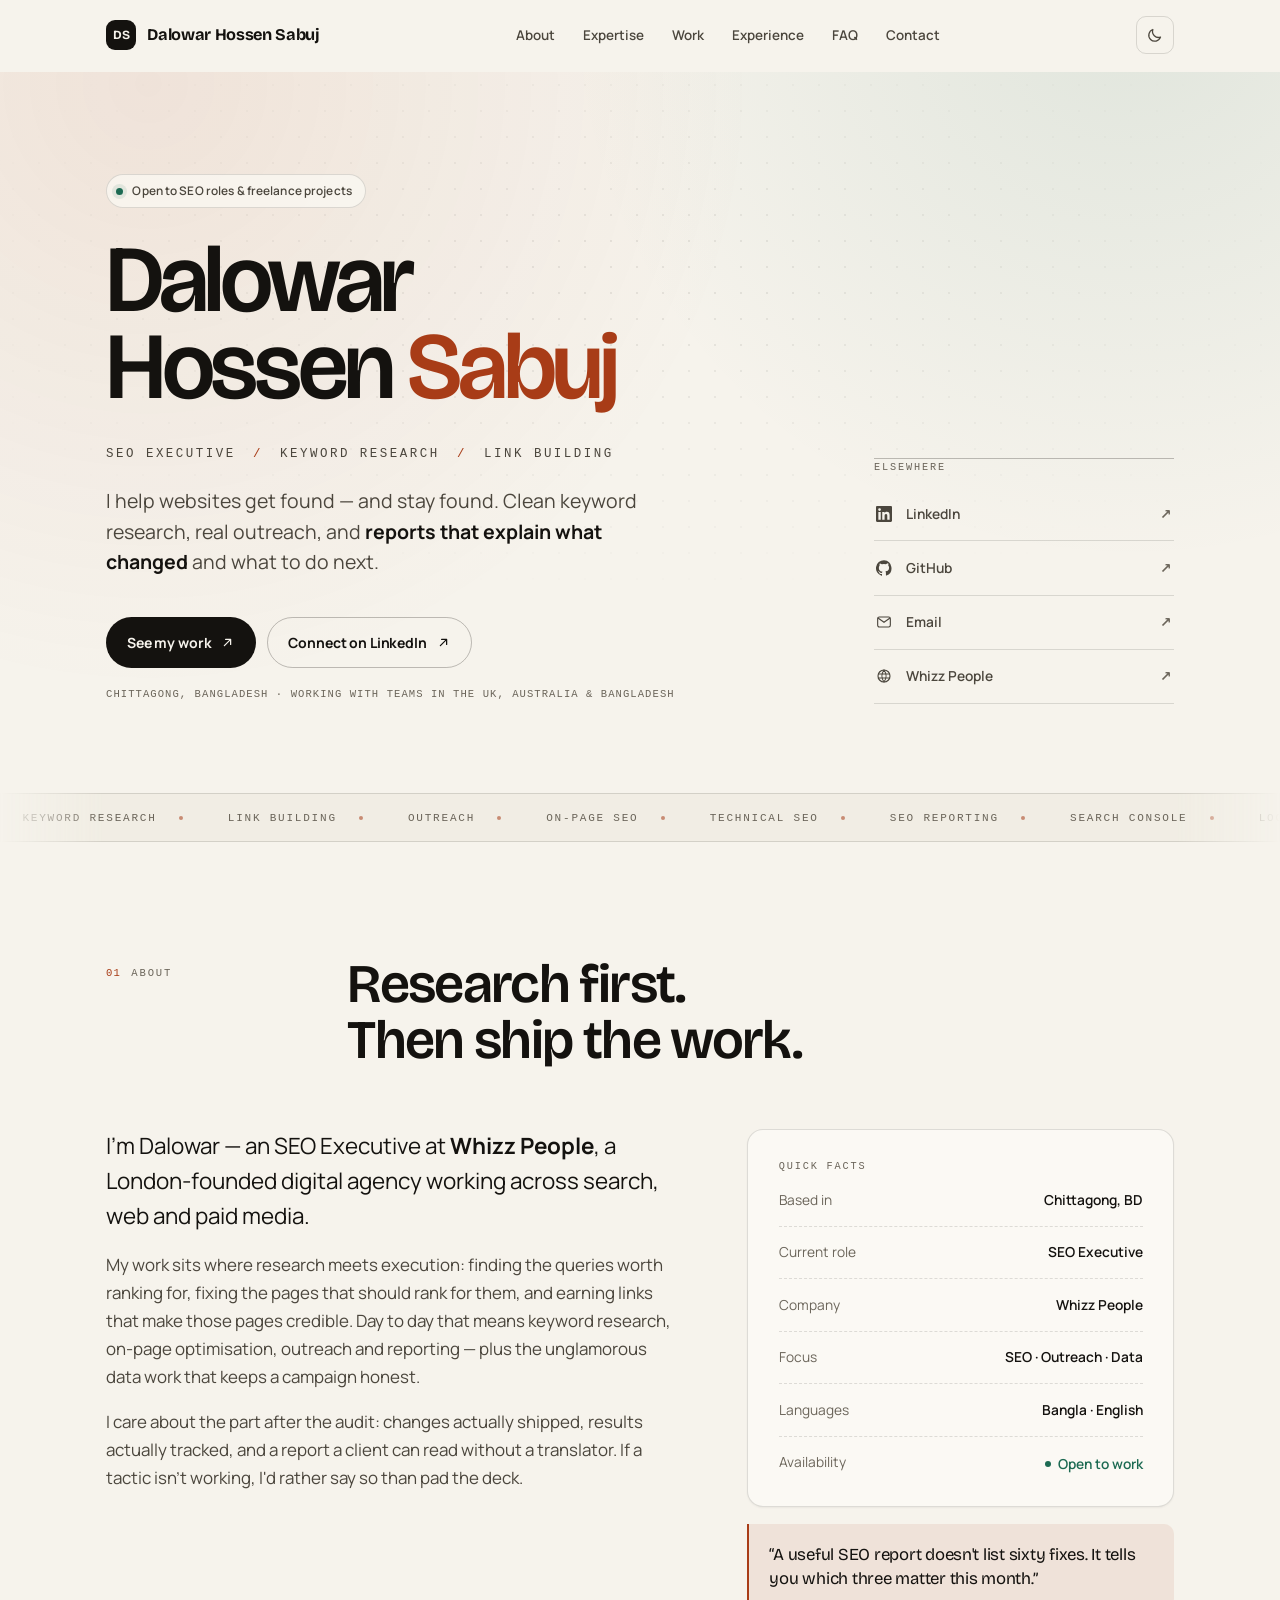
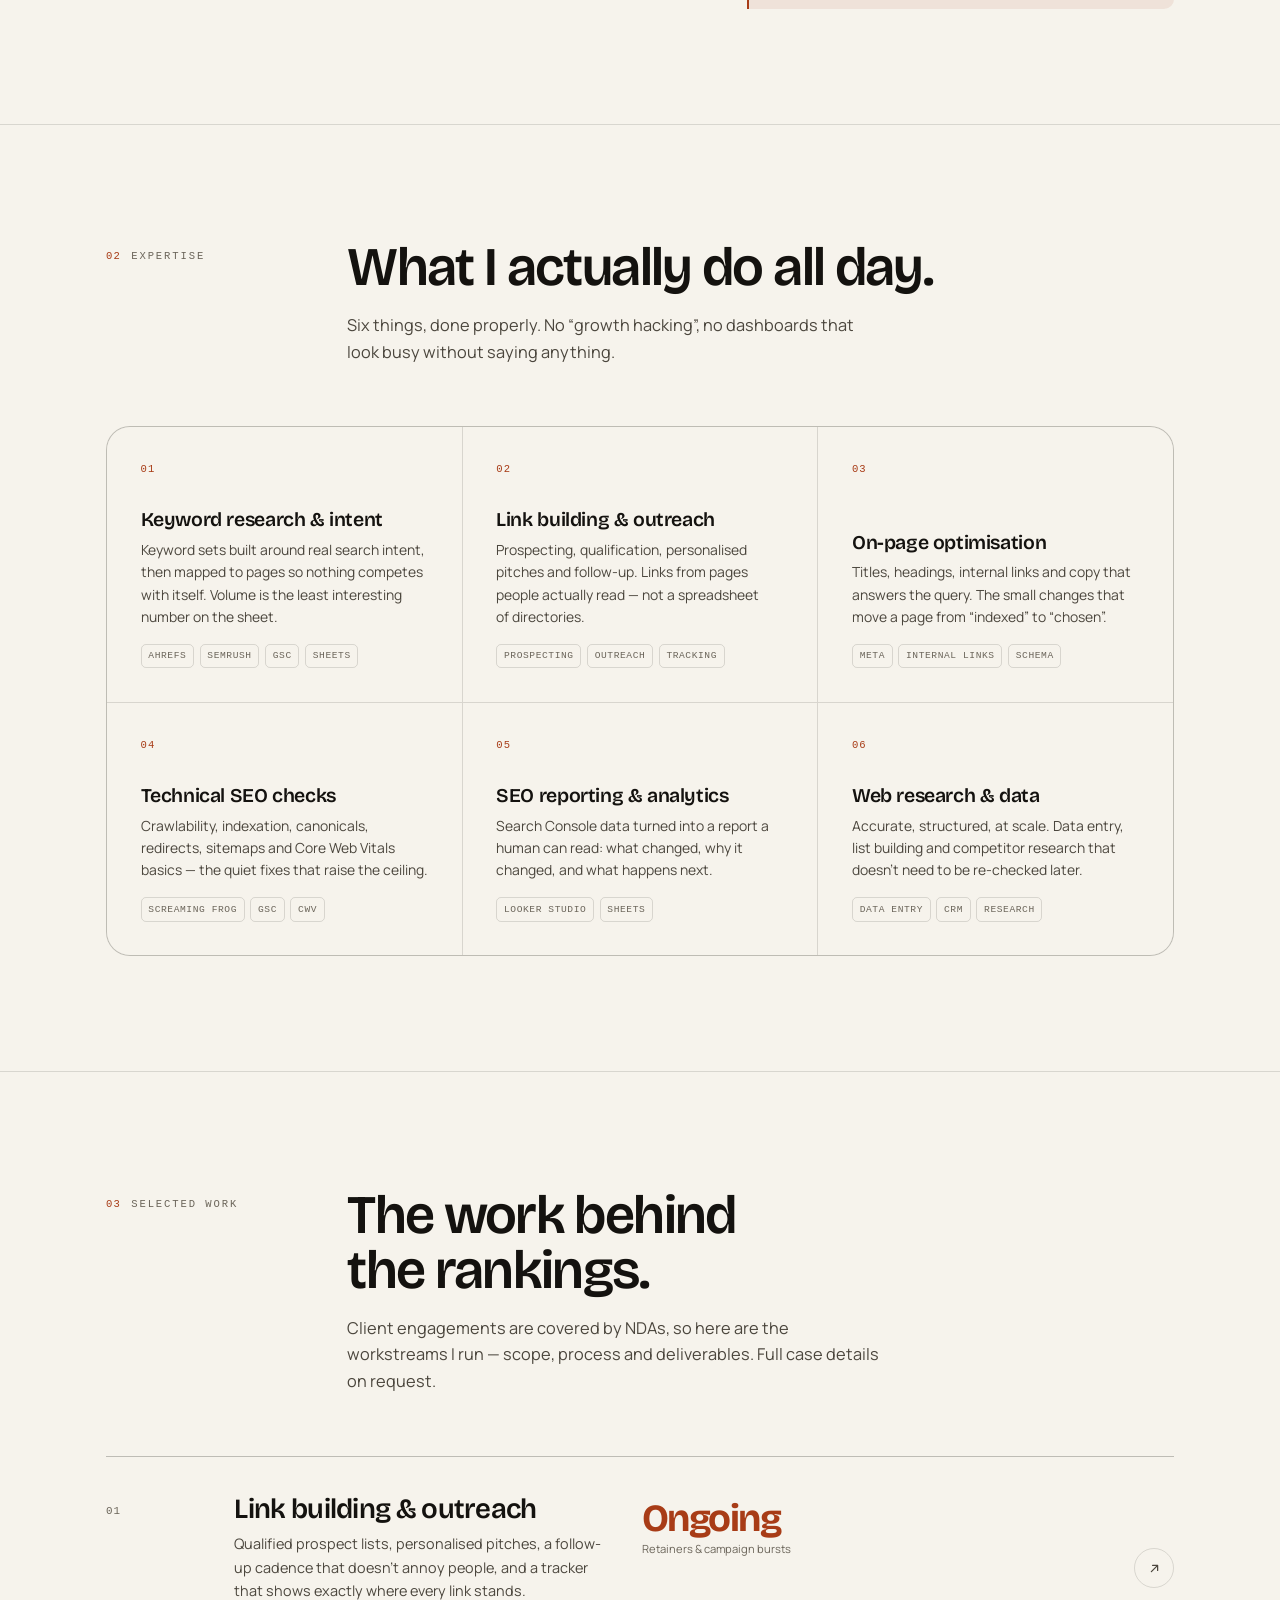
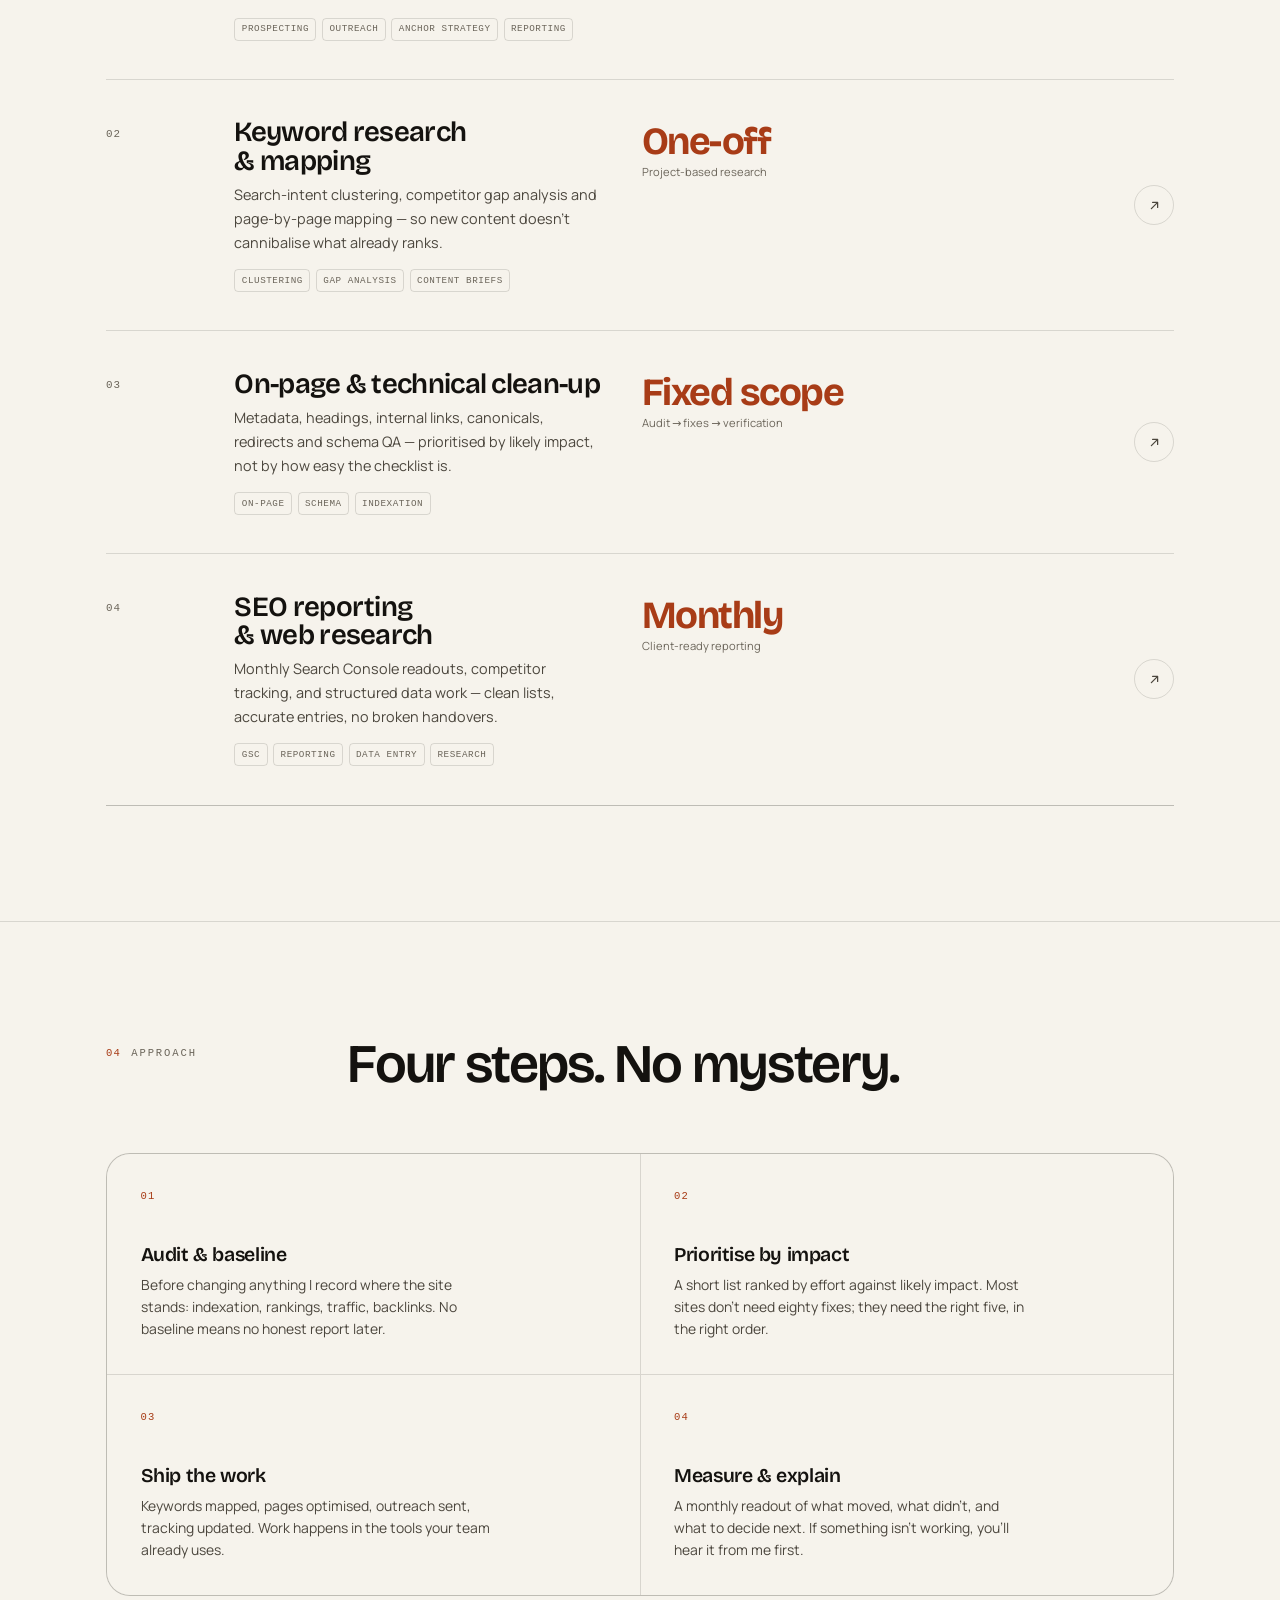
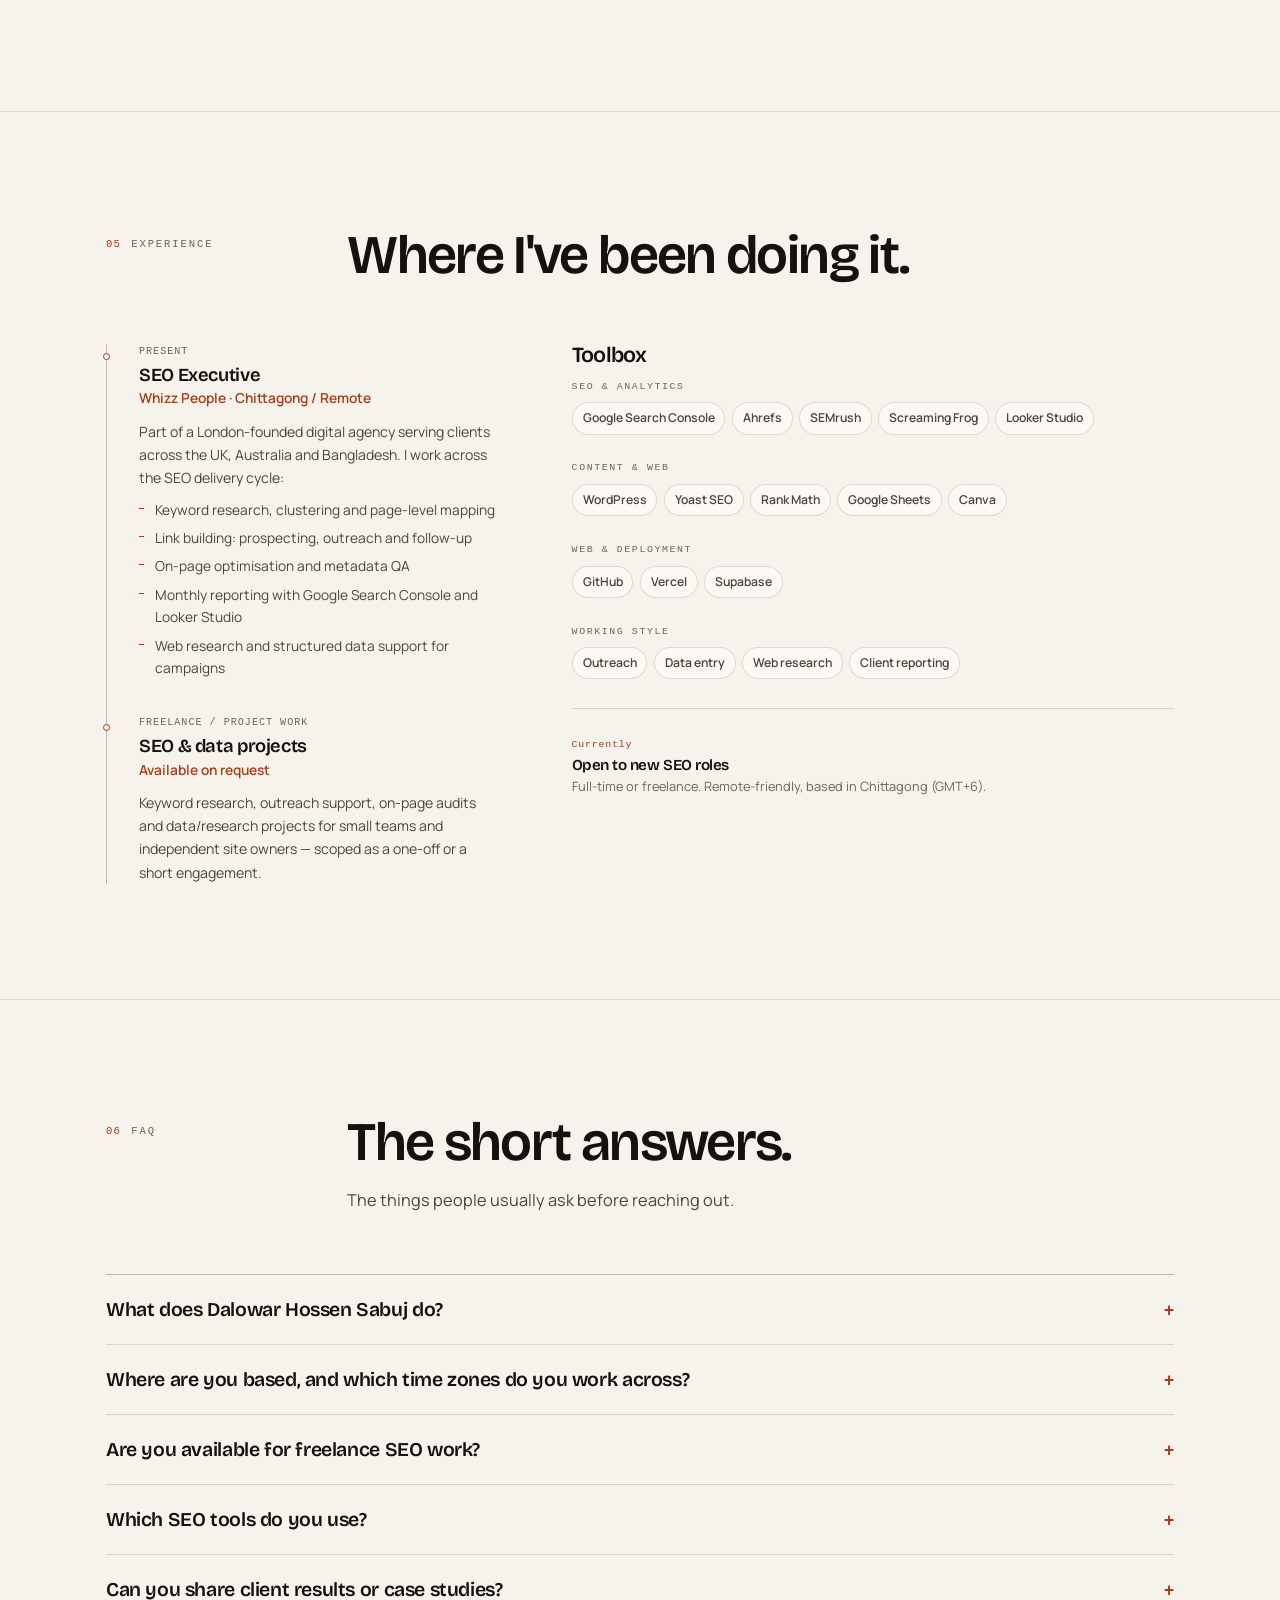
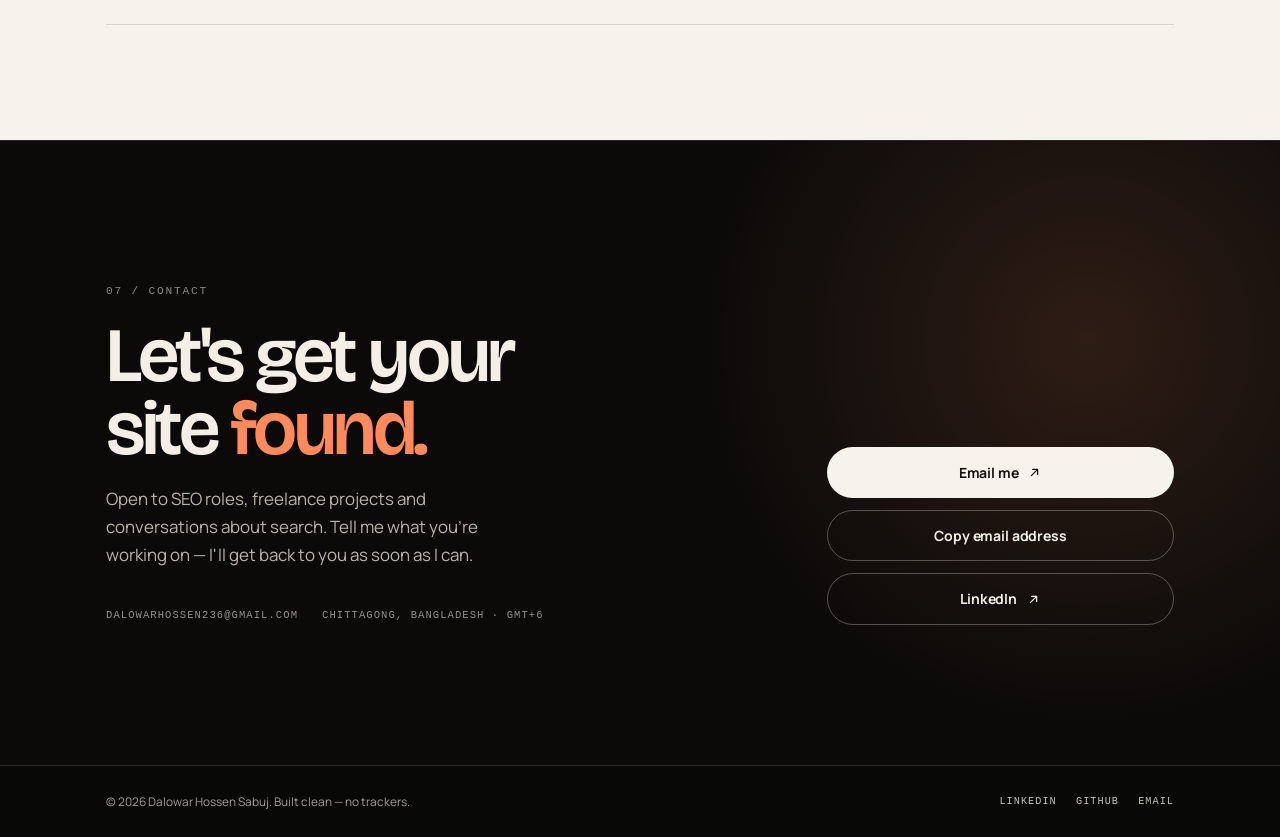
==== index.html @ e2a3232a "Use full name in header brand" ====
<!doctype html>
<html lang="en" data-theme="light">
  <head>
    <meta charset="utf-8" />
    <meta name="viewport" content="width=device-width, initial-scale=1" />

    <title>Dalowar Hossen Sabuj — SEO Executive</title>
    <meta
      name="description"
      content="Dalowar Hossen Sabuj — SEO Executive at Whizz People. Keyword research, link building, on-page SEO and reporting. Based in Chittagong, Bangladesh."
    />
    <meta name="author" content="Dalowar Hossen Sabuj" />
    <meta name="robots" content="index, follow, max-image-preview:large, max-snippet:-1" />
    <link rel="canonical" href="https://dalowarhossen.github.io/" />

    <!-- Google Search Console verification -->
    <!-- Paste the meta tag from Search Console here, then re-upload index.html. -->

    <!-- Icons & manifest -->
    <link rel="icon" href="assets/img/favicon.svg" type="image/svg+xml" />
    <link rel="icon" href="assets/img/favicon-32.png" sizes="32x32" type="image/png" />
    <link rel="apple-touch-icon" href="assets/img/apple-touch-icon.png" />
    <link rel="manifest" href="site.webmanifest" />
    <meta name="theme-color" content="#f6f3ec" />
    <meta name="color-scheme" content="light dark" />
    <link rel="alternate" type="text/plain" href="/llms.txt" title="llms.txt" />
    <link rel="sitemap" type="application/xml" href="/sitemap.xml" />

    <!-- Open Graph -->
    <meta property="og:type" content="profile" />
    <meta property="og:site_name" content="Dalowar Hossen Sabuj" />
    <meta property="og:title" content="Dalowar Hossen Sabuj — SEO Executive" />
    <meta
      property="og:description"
      content="SEO Executive at Whizz People. Keyword research, link building, on-page optimisation and reporting that explains what changed."
    />
    <meta property="og:url" content="https://dalowarhossen.github.io/" />
    <meta property="og:image" content="https://dalowarhossen.github.io/assets/img/og-image.png" />
    <meta property="og:image:width" content="1200" />
    <meta property="og:image:height" content="630" />
    <meta property="og:image:type" content="image/png" />
    <meta property="og:image:alt" content="Dalowar Hossen Sabuj, SEO Executive" />
    <meta property="og:locale" content="en_US" />
    <meta property="profile:first_name" content="Dalowar" />
    <meta property="profile:last_name" content="Hossen Sabuj" />
    <meta property="profile:username" content="sabuz236" />

    <!-- Twitter / X -->
    <meta name="twitter:card" content="summary_large_image" />
    <meta name="twitter:title" content="Dalowar Hossen Sabuj — SEO Executive" />
    <meta
      name="twitter:description"
      content="SEO Executive at Whizz People. Keyword research, link building, on-page optimisation and reporting."
    />
    <meta name="twitter:image" content="https://dalowarhossen.github.io/assets/img/og-image.png" />
    <meta name="twitter:image:alt" content="Dalowar Hossen Sabuj, SEO Executive" />

    <!-- Identity links (helps search engines connect the profiles) -->
    <link rel="me" href="https://www.linkedin.com/in/sabuz236/" />
    <link rel="me" href="https://github.com/dalowarhossen" />
    <link rel="me" href="mailto:dalowarhossen236@gmail.com" />

    <!-- Theme is applied before first paint to avoid a flash -->
    <script>
      (function () {
        try {
          var saved = localStorage.getItem("theme");
          var theme =
            saved ||
            (window.matchMedia("(prefers-color-scheme: dark)").matches ? "dark" : "light");
          document.documentElement.dataset.theme = theme;
        } catch (e) {}
      })();
    </script>

    <!-- Fonts -->
    <link
      rel="preload"
      href="assets/fonts/bricolage-latin.woff2"
      as="font"
      type="font/woff2"
      crossorigin
    />
    <link
      rel="preload"
      href="assets/fonts/manrope-latin.woff2"
      as="font"
      type="font/woff2"
      crossorigin
    />
    <link rel="stylesheet" href="assets/css/style.css" />

    <noscript>
      <style>
        .reveal { opacity: 1; transform: none; }
      </style>
    </noscript>

    <!-- Structured data: Person + ProfilePage + WebSite + FAQ -->
    <script type="application/ld+json">
      {
        "@context": "https://schema.org",
        "@graph": [
          {
            "@type": "Person",
            "@id": "https://dalowarhossen.github.io/#person",
            "name": "Dalowar Hossen Sabuj",
            "alternateName": ["Dalowar Hossen", "Sabuj"],
            "jobTitle": "SEO Executive",
            "description": "SEO Executive at Whizz People in Chittagong, Bangladesh, specialising in keyword research, link building, on-page optimisation, SEO reporting and web research.",
            "url": "https://dalowarhossen.github.io/",
            "mainEntityOfPage": "https://dalowarhossen.github.io/",
            "image": "https://dalowarhossen.github.io/assets/img/og-image.png",
            "email": "mailto:dalowarhossen236@gmail.com",
            "worksFor": {
              "@type": "Organization",
              "name": "Whizz People",
              "url": "https://whizzpeople.com/",
              "sameAs": ["https://www.linkedin.com/company/whizz-people/"]
            },
            "address": {
              "@type": "PostalAddress",
              "addressLocality": "Chittagong",
              "addressCountry": "BD"
            },
            "homeLocation": {
              "@type": "Place",
              "name": "Chittagong, Bangladesh"
            },
            "knowsLanguage": ["bn", "en"],
            "knowsAbout": [
              "Search engine optimisation",
              "Keyword research",
              "Link building",
              "Outreach",
              "On-page SEO",
              "Technical SEO",
              "SEO reporting",
              "Google Search Console",
              "Looker Studio",
              "Google Sheets",
              "Web research",
              "Data entry",
              "GitHub",
              "Vercel",
              "Supabase"
            ],
            "hasOccupation": {
              "@type": "Occupation",
              "name": "SEO Executive",
              "occupationLocation": {
                "@type": "City",
                "name": "Chittagong"
              },
              "skills": "Keyword research, link building, outreach, on-page optimisation, SEO reporting, web research"
            },
            "sameAs": [
              "https://www.linkedin.com/in/sabuz236/",
              "https://github.com/dalowarhossen"
            ]
          },
          {
            "@type": "WebSite",
            "@id": "https://dalowarhossen.github.io/#website",
            "url": "https://dalowarhossen.github.io/",
            "name": "Dalowar Hossen Sabuj — Portfolio",
            "inLanguage": "en",
            "publisher": { "@id": "https://dalowarhossen.github.io/#person" }
          },
          {
            "@type": "ProfilePage",
            "@id": "https://dalowarhossen.github.io/#profile",
            "url": "https://dalowarhossen.github.io/",
            "name": "Dalowar Hossen Sabuj — SEO Executive",
            "isPartOf": { "@id": "https://dalowarhossen.github.io/#website" },
            "mainEntity": { "@id": "https://dalowarhossen.github.io/#person" },
            "dateModified": "2026-10-19",
            "inLanguage": "en"
          },
          {
            "@type": "FAQPage",
            "@id": "https://dalowarhossen.github.io/#faq",
            "mainEntity": [
              {
                "@type": "Question",
                "name": "What does Dalowar Hossen Sabuj do?",
                "acceptedAnswer": {
                  "@type": "Answer",
                  "text": "Dalowar Hossen Sabuj is an SEO Executive at Whizz People, a London-founded digital agency. He works on keyword research, link building and outreach, on-page optimisation, SEO reporting with Google Search Console and Looker Studio, and web research."
                }
              },
              {
                "@type": "Question",
                "name": "Where is Dalowar Hossen Sabuj based?",
                "acceptedAnswer": {
                  "@type": "Answer",
                  "text": "He is based in Chittagong, Bangladesh, and works remotely with teams across the UK, Australia and Bangladesh."
                }
              },
              {
                "@type": "Question",
                "name": "Is Dalowar available for freelance SEO work?",
                "acceptedAnswer": {
                  "@type": "Answer",
                  "text": "Yes. He is open to freelance SEO projects and full-time roles covering keyword research, link building, on-page optimisation and reporting. The fastest way to reach him is by email at dalowarhossen236@gmail.com or on LinkedIn."
                }
              },
              {
                "@type": "Question",
                "name": "Which SEO tools does Dalowar use?",
                "acceptedAnswer": {
                  "@type": "Answer",
                  "text": "His day-to-day stack includes Google Search Console, Ahrefs, SEMrush, Screaming Frog, Looker Studio, Google Sheets and WordPress with Yoast or Rank Math. He also uses GitHub, Vercel and Supabase for publishing and small web builds."
                }
              }
            ]
          }
        ]
      }
    </script>
  </head>

  <body>
    <a class="skip-link" href="#main">Skip to content</a>

    <header class="site-header" data-header>
      <div class="wrap header-inner">
        <a class="brand" href="#top" aria-label="Dalowar Hossen Sabuj — home">
          <span class="brand-mark" aria-hidden="true">DS</span>
          <span class="brand-text">Dalowar Hossen Sabuj</span>
        </a>

        <nav class="nav" id="primary-nav" aria-label="Primary">
          <a href="#about">About</a>
          <a href="#expertise">Expertise</a>
          <a href="#work">Work</a>
          <a href="#experience">Experience</a>
          <a href="#faq">FAQ</a>
          <a href="#contact">Contact</a>
        </nav>

        <div class="header-actions">
          <button
            class="icon-btn theme-toggle"
            type="button"
            data-theme-toggle
            aria-label="Switch to dark theme"
            aria-pressed="false"
          >
            <svg class="sun" viewBox="0 0 24 24" fill="none" stroke="currentColor" stroke-width="1.8" stroke-linecap="round" aria-hidden="true">
              <circle cx="12" cy="12" r="4.2" />
              <path d="M12 2.5v2M12 19.5v2M2.5 12h2M19.5 12h2M5.3 5.3l1.4 1.4M17.3 17.3l1.4 1.4M18.7 5.3l-1.4 1.4M6.7 17.3l-1.4 1.4" />
            </svg>
            <svg class="moon" viewBox="0 0 24 24" fill="none" stroke="currentColor" stroke-width="1.8" stroke-linecap="round" stroke-linejoin="round" aria-hidden="true">
              <path d="M20.5 14.3A8.5 8.5 0 0 1 9.7 3.5a8.5 8.5 0 1 0 10.8 10.8Z" />
            </svg>
          </button>

          <button
            class="icon-btn menu-toggle"
            type="button"
            data-menu-toggle
            aria-expanded="false"
            aria-controls="primary-nav"
            aria-label="Toggle navigation"
          >
            <svg viewBox="0 0 24 24" fill="none" stroke="currentColor" stroke-width="1.8" stroke-linecap="round" aria-hidden="true">
              <path d="M4 7h16M4 12h16M4 17h16" />
            </svg>
          </button>
        </div>
      </div>
      <span class="progress" data-progress aria-hidden="true"></span>
    </header>

    <main id="main">
      <!-- ================================================================
           HERO
           ================================================================ -->
      <section class="hero" id="top" aria-labelledby="hero-title">
        <div class="wrap hero-grid">
          <div>
            <p class="eyebrow">
              <span class="dot" aria-hidden="true"></span>
              Open to SEO roles &amp; freelance projects
            </p>

            <h1 id="hero-title">
              <span class="line">Dalowar</span>
              <span class="line">Hossen <em>Sabuj</em></span>
            </h1>

            <p class="hero-role">
              SEO Executive <span class="sep">/</span> Keyword Research
              <span class="sep">/</span> Link Building
            </p>

            <p class="hero-lede">
              I help websites get found — and stay found. Clean keyword research,
              real outreach, and <strong>reports that explain what changed</strong>
              and what to do next.
            </p>

            <div class="hero-cta">
              <a class="btn" href="#work">
                See my work
                <svg viewBox="0 0 24 24" fill="none" stroke="currentColor" stroke-width="2" stroke-linecap="round" stroke-linejoin="round" aria-hidden="true">
                  <path d="M7 17 17 7M9 7h8v8" />
                </svg>
              </a>
              <a class="btn btn--ghost" href="https://www.linkedin.com/in/sabuz236/" rel="me">
                Connect on LinkedIn
                <svg viewBox="0 0 24 24" fill="none" stroke="currentColor" stroke-width="2" stroke-linecap="round" stroke-linejoin="round" aria-hidden="true">
                  <path d="M7 17 17 7M9 7h8v8" />
                </svg>
              </a>
            </div>

            <p class="hero-note">
              Chittagong, Bangladesh · Working with teams in the UK, Australia &amp; Bangladesh
            </p>
          </div>

          <nav class="social-rail" aria-label="Profiles and contact">
            <p class="rail-title">Elsewhere</p>

            <a class="social-link" href="https://www.linkedin.com/in/sabuz236/" rel="me">
              <svg viewBox="0 0 24 24" fill="currentColor" aria-hidden="true">
                <path d="M20.45 20.45h-3.55v-5.57c0-1.33-.03-3.04-1.85-3.04-1.86 0-2.14 1.45-2.14 2.94v5.67H9.35V9h3.41v1.56h.05c.48-.9 1.64-1.85 3.37-1.85 3.6 0 4.27 2.37 4.27 5.46v6.28zM5.34 7.43a2.06 2.06 0 1 1 0-4.12 2.06 2.06 0 0 1 0 4.12zm1.78 13.02H3.55V9h3.57v11.45zM22.22 0H1.77C.79 0 0 .77 0 1.73v20.54C0 23.23.79 24 1.77 24h20.45c.98 0 1.78-.77 1.78-1.73V1.73C24 .77 23.2 0 22.22 0z" />
              </svg>
              <span>LinkedIn</span>
              <span class="arrow" aria-hidden="true">↗</span>
            </a>

            <a class="social-link" href="https://github.com/dalowarhossen" rel="me">
              <svg viewBox="0 0 24 24" fill="currentColor" aria-hidden="true">
                <path d="M12 .3a12 12 0 0 0-3.8 23.4c.6.1.8-.3.8-.6v-2.1c-3.3.7-4-1.6-4-1.6-.6-1.4-1.4-1.8-1.4-1.8-1.1-.7.1-.7.1-.7 1.2.1 1.8 1.2 1.8 1.2 1.1 1.8 2.8 1.3 3.5 1 .1-.8.4-1.3.8-1.6-2.7-.3-5.5-1.3-5.5-5.9 0-1.3.5-2.4 1.2-3.2-.1-.3-.5-1.5.1-3.2 0 0 1-.3 3.3 1.2a11.5 11.5 0 0 1 6 0C17.3 4.7 18.3 5 18.3 5c.6 1.7.2 2.9.1 3.2.8.8 1.2 1.9 1.2 3.2 0 4.6-2.8 5.6-5.5 5.9.4.4.8 1.1.8 2.2v3.3c0 .3.2.7.8.6A12 12 0 0 0 12 .3z" />
              </svg>
              <span>GitHub</span>
              <span class="arrow" aria-hidden="true">↗</span>
            </a>

            <a class="social-link" href="mailto:dalowarhossen236@gmail.com">
              <svg viewBox="0 0 24 24" fill="none" stroke="currentColor" stroke-width="1.7" stroke-linecap="round" stroke-linejoin="round" aria-hidden="true">
                <rect x="2.5" y="4.5" width="19" height="15" rx="2.5" />
                <path d="m3.5 6.5 8.5 6 8.5-6" />
              </svg>
              <span>Email</span>
              <span class="arrow" aria-hidden="true">↗</span>
            </a>

            <a class="social-link" href="https://whizzpeople.com/" rel="noopener">
              <svg viewBox="0 0 24 24" fill="none" stroke="currentColor" stroke-width="1.7" stroke-linecap="round" stroke-linejoin="round" aria-hidden="true">
                <circle cx="12" cy="12" r="9" />
                <path d="M3.5 9h17M3.5 15h17M12 3a15 15 0 0 1 0 18M12 3a15 15 0 0 0 0 18" />
              </svg>
              <span>Whizz People</span>
              <span class="arrow" aria-hidden="true">↗</span>
            </a>
          </nav>
        </div>
      </section>

      <!-- ================================================================
           MARQUEE
           ================================================================ -->
      <div class="marquee" aria-hidden="true">
        <div class="marquee-track">
          <div class="marquee-group">
            <span>Keyword research</span><span>Link building</span><span>Outreach</span>
            <span>On-page SEO</span><span>Technical SEO</span><span>SEO reporting</span>
            <span>Search Console</span><span>Looker Studio</span><span>Content briefs</span>
            <span>Web research</span><span>Data entry</span><span>Local SEO</span>
          </div>
          <div class="marquee-group">
            <span>Keyword research</span><span>Link building</span><span>Outreach</span>
            <span>On-page SEO</span><span>Technical SEO</span><span>SEO reporting</span>
            <span>Search Console</span><span>Looker Studio</span><span>Content briefs</span>
            <span>Web research</span><span>Data entry</span><span>Local SEO</span>
          </div>
        </div>
      </div>

      <!-- ================================================================
           01 — ABOUT
           ================================================================ -->
      <section class="section" id="about" aria-labelledby="about-title">
        <div class="wrap">
          <div class="section-head reveal">
            <p class="label"><span class="num">01</span><span class="txt">About</span></p>
            <div>
              <h2 class="section-title" id="about-title">Research first. Then ship the work.</h2>
            </div>
          </div>

          <div class="about-grid">
            <div class="prose reveal">
              <p>
                I'm Dalowar — an SEO Executive at
                <strong>Whizz People</strong>, a London-founded digital agency
                working across search, web and paid media.
              </p>
              <p>
                My work sits where research meets execution: finding the queries
                worth ranking for, fixing the pages that should rank for them, and
                earning links that make those pages credible. Day to day that means
                keyword research, on-page optimisation, outreach and reporting —
                plus the unglamorous data work that keeps a campaign honest.
              </p>
              <p>
                I care about the part after the audit: changes actually shipped,
                results actually tracked, and a report a client can read without a
                translator. If a tactic isn't working, I'd rather say so than pad
                the deck.
              </p>
            </div>

            <div class="reveal" style="--d: 90ms">
              <div class="fact-card">
                <h3>Quick facts</h3>
                <ul class="facts">
                  <li><span class="k">Based in</span><span class="v">Chittagong, BD</span></li>
                  <li><span class="k">Current role</span><span class="v">SEO Executive</span></li>
                  <li><span class="k">Company</span><span class="v">Whizz People</span></li>
                  <li><span class="k">Focus</span><span class="v">SEO · Outreach · Data</span></li>
                  <li><span class="k">Languages</span><span class="v">Bangla · English</span></li>
                  <li>
                    <span class="k">Availability</span>
                    <span class="v available">Open to work</span>
                  </li>
                </ul>
              </div>

              <blockquote class="pullquote">
                <p>
                  “A useful SEO report doesn't list sixty fixes. It tells you which
                  three matter this month.”
                </p>
              </blockquote>
            </div>
          </div>
        </div>
      </section>

      <!-- ================================================================
           02 — EXPERTISE
           ================================================================ -->
      <section class="section" id="expertise" aria-labelledby="expertise-title">
        <div class="wrap">
          <div class="section-head reveal">
            <p class="label"><span class="num">02</span><span class="txt">Expertise</span></p>
            <div>
              <h2 class="section-title" id="expertise-title">
                What I actually do all day.
              </h2>
              <p class="section-intro">
                Six things, done properly. No “growth hacking”, no dashboards that
                look busy without saying anything.
              </p>
            </div>
          </div>

          <div class="cards">
            <article class="card reveal">
              <span class="num">01</span>
              <h3>Keyword research &amp; intent</h3>
              <p>
                Keyword sets built around real search intent, then mapped to pages
                so nothing competes with itself. Volume is the least interesting
                number on the sheet.
              </p>
              <div class="tags">
                <span>Ahrefs</span><span>SEMrush</span><span>GSC</span><span>Sheets</span>
              </div>
            </article>

            <article class="card reveal" style="--d: 60ms">
              <span class="num">02</span>
              <h3>Link building &amp; outreach</h3>
              <p>
                Prospecting, qualification, personalised pitches and follow-up.
                Links from pages people actually read — not a spreadsheet of
                directories.
              </p>
              <div class="tags">
                <span>Prospecting</span><span>Outreach</span><span>Tracking</span>
              </div>
            </article>

            <article class="card reveal" style="--d: 120ms">
              <span class="num">03</span>
              <h3>On-page optimisation</h3>
              <p>
                Titles, headings, internal links and copy that answers the query.
                The small changes that move a page from “indexed” to “chosen”.
              </p>
              <div class="tags">
                <span>Meta</span><span>Internal links</span><span>Schema</span>
              </div>
            </article>

            <article class="card reveal">
              <span class="num">04</span>
              <h3>Technical SEO checks</h3>
              <p>
                Crawlability, indexation, canonicals, redirects, sitemaps and Core
                Web Vitals basics — the quiet fixes that raise the ceiling.
              </p>
              <div class="tags">
                <span>Screaming Frog</span><span>GSC</span><span>CWV</span>
              </div>
            </article>

            <article class="card reveal" style="--d: 60ms">
              <span class="num">05</span>
              <h3>SEO reporting &amp; analytics</h3>
              <p>
                Search Console data turned into a report a human can read: what
                changed, why it changed, and what happens next.
              </p>
              <div class="tags">
                <span>Looker Studio</span><span>Sheets</span>
              </div>
            </article>

            <article class="card reveal" style="--d: 120ms">
              <span class="num">06</span>
              <h3>Web research &amp; data</h3>
              <p>
                Accurate, structured, at scale. Data entry, list building and
                competitor research that doesn't need to be re-checked later.
              </p>
              <div class="tags">
                <span>Data entry</span><span>CRM</span><span>Research</span>
              </div>
            </article>
          </div>
        </div>
      </section>

      <!-- ================================================================
           03 — WORK
           ================================================================ -->
      <section class="section" id="work" aria-labelledby="work-title">
        <div class="wrap">
          <div class="section-head reveal">
            <p class="label"><span class="num">03</span><span class="txt">Selected work</span></p>
            <div>
              <h2 class="section-title" id="work-title">
                The work behind the rankings.
              </h2>
              <p class="section-intro">
                Client engagements are covered by NDAs, so here are the workstreams
                I run — scope, process and deliverables. Full case details on
                request.
              </p>
            </div>
          </div>

          <div class="work-list">
            <article class="work reveal">
              <span class="index">01</span>
              <div>
                <h3>
                  <a href="#contact">Link building &amp; outreach</a>
                </h3>
                <p class="desc">
                  Qualified prospect lists, personalised pitches, a follow-up
                  cadence that doesn't annoy people, and a tracker that shows
                  exactly where every link stands.
                </p>
                <div class="tags">
                  <span>Prospecting</span><span>Outreach</span><span>Anchor strategy</span><span>Reporting</span>
                </div>
              </div>
              <div class="result">
                <span class="big">Ongoing</span>
                <span class="cap">Retainers &amp; campaign bursts</span>
              </div>
              <span class="go" aria-hidden="true">
                <svg viewBox="0 0 24 24" fill="none" stroke="currentColor" stroke-width="2" stroke-linecap="round" stroke-linejoin="round">
                  <path d="M7 17 17 7M9 7h8v8" />
                </svg>
              </span>
            </article>

            <article class="work reveal">
              <span class="index">02</span>
              <div>
                <h3>
                  <a href="#contact">Keyword research &amp; mapping</a>
                </h3>
                <p class="desc">
                  Search-intent clustering, competitor gap analysis and page-by-page
                  mapping — so new content doesn't cannibalise what already ranks.
                </p>
                <div class="tags">
                  <span>Clustering</span><span>Gap analysis</span><span>Content briefs</span>
                </div>
              </div>
              <div class="result">
                <span class="big">One-off</span>
                <span class="cap">Project-based research</span>
              </div>
              <span class="go" aria-hidden="true">
                <svg viewBox="0 0 24 24" fill="none" stroke="currentColor" stroke-width="2" stroke-linecap="round" stroke-linejoin="round">
                  <path d="M7 17 17 7M9 7h8v8" />
                </svg>
              </span>
            </article>

            <article class="work reveal">
              <span class="index">03</span>
              <div>
                <h3>
                  <a href="#contact">On-page &amp; technical clean-up</a>
                </h3>
                <p class="desc">
                  Metadata, headings, internal links, canonicals, redirects and
                  schema QA — prioritised by likely impact, not by how easy the
                  checklist is.
                </p>
                <div class="tags">
                  <span>On-page</span><span>Schema</span><span>Indexation</span>
                </div>
              </div>
              <div class="result">
                <span class="big">Fixed scope</span>
                <span class="cap">Audit → fixes → verification</span>
              </div>
              <span class="go" aria-hidden="true">
                <svg viewBox="0 0 24 24" fill="none" stroke="currentColor" stroke-width="2" stroke-linecap="round" stroke-linejoin="round">
                  <path d="M7 17 17 7M9 7h8v8" />
                </svg>
              </span>
            </article>

            <article class="work reveal">
              <span class="index">04</span>
              <div>
                <h3>
                  <a href="#contact">SEO reporting &amp; web research</a>
                </h3>
                <p class="desc">
                  Monthly Search Console readouts, competitor tracking, and structured
                  data work — clean lists, accurate entries, no broken handovers.
                </p>
                <div class="tags">
                  <span>GSC</span><span>Reporting</span><span>Data entry</span><span>Research</span>
                </div>
              </div>
              <div class="result">
                <span class="big">Monthly</span>
                <span class="cap">Client-ready reporting</span>
              </div>
              <span class="go" aria-hidden="true">
                <svg viewBox="0 0 24 24" fill="none" stroke="currentColor" stroke-width="2" stroke-linecap="round" stroke-linejoin="round">
                  <path d="M7 17 17 7M9 7h8v8" />
                </svg>
              </span>
            </article>
          </div>
        </div>
      </section>

      <!-- ================================================================
           04 — APPROACH
           ================================================================ -->
      <section class="section" id="approach" aria-labelledby="approach-title">
        <div class="wrap">
          <div class="section-head reveal">
            <p class="label"><span class="num">04</span><span class="txt">Approach</span></p>
            <div>
              <h2 class="section-title" id="approach-title">
                Four steps. No mystery.
              </h2>
            </div>
          </div>

          <div class="cards cards--four">
            <article class="card reveal">
              <span class="num">01</span>
              <h3>Audit &amp; baseline</h3>
              <p>
                Before changing anything I record where the site stands:
                indexation, rankings, traffic, backlinks. No baseline means no
                honest report later.
              </p>
            </article>
            <article class="card reveal" style="--d: 60ms">
              <span class="num">02</span>
              <h3>Prioritise by impact</h3>
              <p>
                A short list ranked by effort against likely impact. Most sites
                don't need eighty fixes; they need the right five, in the right
                order.
              </p>
            </article>
            <article class="card reveal" style="--d: 120ms">
              <span class="num">03</span>
              <h3>Ship the work</h3>
              <p>
                Keywords mapped, pages optimised, outreach sent, tracking updated.
                Work happens in the tools your team already uses.
              </p>
            </article>
            <article class="card reveal" style="--d: 180ms">
              <span class="num">04</span>
              <h3>Measure &amp; explain</h3>
              <p>
                A monthly readout of what moved, what didn't, and what to decide
                next. If something isn't working, you'll hear it from me first.
              </p>
            </article>
          </div>
        </div>
      </section>

      <!-- ================================================================
           05 — EXPERIENCE
           ================================================================ -->
      <section class="section" id="experience" aria-labelledby="experience-title">
        <div class="wrap">
          <div class="section-head reveal">
            <p class="label"><span class="num">05</span><span class="txt">Experience</span></p>
            <div>
              <h2 class="section-title" id="experience-title">
                Where I've been doing it.
              </h2>
            </div>
          </div>

          <div class="exp-grid">
            <div class="reveal">
              <div class="timeline">
                <article class="job">
                  <p class="when">Present</p>
                  <h3>SEO Executive</h3>
                  <p class="at">Whizz People · Chittagong / Remote</p>
                  <p>
                    Part of a London-founded digital agency serving clients across
                    the UK, Australia and Bangladesh. I work across the SEO
                    delivery cycle:
                  </p>
                  <ul>
                    <li>Keyword research, clustering and page-level mapping</li>
                    <li>Link building: prospecting, outreach and follow-up</li>
                    <li>On-page optimisation and metadata QA</li>
                    <li>Monthly reporting with Google Search Console and Looker Studio</li>
                    <li>Web research and structured data support for campaigns</li>
                  </ul>
                </article>

                <article class="job">
                  <p class="when">Freelance / project work</p>
                  <h3>SEO &amp; data projects</h3>
                  <p class="at">Available on request</p>
                  <p>
                    Keyword research, outreach support, on-page audits and
                    data/research projects for small teams and independent site
                    owners — scoped as a one-off or a short engagement.
                  </p>
                </article>
              </div>
            </div>

            <div class="exp-side reveal" style="--d: 90ms">
              <h3>Toolbox</h3>

              <div class="chip-group">
                <h4>SEO &amp; analytics</h4>
                <div class="chips">
                  <span class="chip">Google Search Console</span>
                  <span class="chip">Ahrefs</span>
                  <span class="chip">SEMrush</span>
                  <span class="chip">Screaming Frog</span>
                  <span class="chip">Looker Studio</span>
                </div>
              </div>

              <div class="chip-group">
                <h4>Content &amp; web</h4>
                <div class="chips">
                  <span class="chip">WordPress</span>
                  <span class="chip">Yoast SEO</span>
                  <span class="chip">Rank Math</span>
                  <span class="chip">Google Sheets</span>
                  <span class="chip">Canva</span>
                </div>
              </div>

              <div class="chip-group">
                <h4>Web &amp; deployment</h4>
                <div class="chips">
                  <span class="chip">GitHub</span>
                  <span class="chip">Vercel</span>
                  <span class="chip">Supabase</span>
                </div>
              </div>

              <div class="chip-group">
                <h4>Working style</h4>
                <div class="chips">
                  <span class="chip">Outreach</span>
                  <span class="chip">Data entry</span>
                  <span class="chip">Web research</span>
                  <span class="chip">Client reporting</span>
                </div>
              </div>

              <div class="credential">
                <span class="year">Currently</span>
                <h4>Open to new SEO roles</h4>
                <p>
                  Full-time or freelance. Remote-friendly, based in Chittagong
                  (GMT+6).
                </p>
              </div>
            </div>
          </div>
        </div>
      </section>

      <!-- ================================================================
           06 — FAQ
           ================================================================ -->
      <section class="section" id="faq" aria-labelledby="faq-title">
        <div class="wrap">
          <div class="section-head reveal">
            <p class="label"><span class="num">06</span><span class="txt">FAQ</span></p>
            <div>
              <h2 class="section-title" id="faq-title">The short answers.</h2>
              <p class="section-intro">
                The things people usually ask before reaching out.
              </p>
            </div>
          </div>

          <div class="faq reveal">
            <details>
              <summary>What does Dalowar Hossen Sabuj do?</summary>
              <p>
                I'm an SEO Executive at Whizz People, a London-founded digital
                agency. I work on keyword research, link building and outreach,
                on-page optimisation, SEO reporting with Google Search Console and
                Looker Studio, and web research.
              </p>
            </details>

            <details>
              <summary>Where are you based, and which time zones do you work across?</summary>
              <p>
                Chittagong, Bangladesh (GMT+6). I work remotely with teams in the
                UK, Australia and Bangladesh, so there's usually a useful overlap
                with European mornings and Australian afternoons.
              </p>
            </details>

            <details>
              <summary>Are you available for freelance SEO work?</summary>
              <p>
                Yes — freelance projects and full-time roles. Keyword research,
                link building, on-page work and reporting are the usual starting
                points. Email
                <a href="mailto:dalowarhossen236@gmail.com">dalowarhossen236@gmail.com</a>
                or message me on
                <a href="https://www.linkedin.com/in/sabuz236/">LinkedIn</a>.
              </p>
            </details>

            <details>
              <summary>Which SEO tools do you use?</summary>
              <p>
                Google Search Console, Ahrefs, SEMrush, Screaming Frog, Looker
                Studio, Google Sheets, and WordPress with Yoast or Rank Math. For
                publishing and small web builds I use GitHub, Vercel and Supabase. I
                pick the tool for the job — the report matters more than the logo
                on it.
              </p>
            </details>

            <details>
              <summary>Can you share client results or case studies?</summary>
              <p>
                Some client work is covered by NDAs, so I share specifics on a
                call: the starting baseline, what was changed, and what moved. No
                invented numbers on this site.
              </p>
            </details>
          </div>
        </div>
      </section>

      <!-- ================================================================
           07 — CONTACT
           ================================================================ -->
      <section class="contact" id="contact" aria-labelledby="contact-title">
        <div class="wrap">
          <div class="contact-inner">
            <div class="reveal">
              <p class="mono" style="margin-bottom: 1.2rem">07 / Contact</p>
              <h2 id="contact-title">
                Let's get your<br />site <em>found.</em>
              </h2>
              <p>
                Open to SEO roles, freelance projects and conversations about
                search. Tell me what you're working on — I'll get back to you as
                soon as I can.
              </p>

              <div class="contact-meta">
                <a href="mailto:dalowarhossen236@gmail.com">dalowarhossen236@gmail.com</a>
                <span>Chittagong, Bangladesh · GMT+6</span>
              </div>
            </div>

            <div class="contact-actions reveal" style="--d: 100ms">
              <a class="btn" href="mailto:dalowarhossen236@gmail.com?subject=SEO%20project%20enquiry">
                Email me
                <svg viewBox="0 0 24 24" fill="none" stroke="currentColor" stroke-width="2" stroke-linecap="round" stroke-linejoin="round" aria-hidden="true">
                  <path d="M7 17 17 7M9 7h8v8" />
                </svg>
              </a>
              <button class="btn btn--ghost" type="button" data-copy="dalowarhossen236@gmail.com">
                Copy email address
              </button>
              <a class="btn btn--ghost" href="https://www.linkedin.com/in/sabuz236/">
                LinkedIn
                <svg viewBox="0 0 24 24" fill="none" stroke="currentColor" stroke-width="2" stroke-linecap="round" stroke-linejoin="round" aria-hidden="true">
                  <path d="M7 17 17 7M9 7h8v8" />
                </svg>
              </a>
            </div>
          </div>
        </div>
      </section>
    </main>

    <footer class="site-footer">
      <div class="wrap footer-inner">
        <p>© <span data-year>2026</span> Dalowar Hossen Sabuj. Built clean — no trackers.</p>
        <div class="footer-links">
          <a href="https://www.linkedin.com/in/sabuz236/">LinkedIn</a>
          <a href="https://github.com/dalowarhossen">GitHub</a>
          <a href="mailto:dalowarhossen236@gmail.com">Email</a>
        </div>
      </div>
    </footer>

    <script src="assets/js/main.js" defer></script>
  </body>
</html>
---- assets/css/style.css ----
/* ==========================================================================
   Personal portfolio — design system
   Fonts: Bricolage Grotesque (display) + Manrope (text), self-hosted.
   No frameworks. Everything below is hand-tuned for this site.
   ========================================================================== */

/* ---------- Fonts ---------- */
@font-face {
  font-family: "Bricolage Grotesque";
  src: url("../fonts/bricolage-latin.woff2") format("woff2");
  font-weight: 400 800;
  font-style: normal;
  font-display: swap;
  unicode-range: U+0000-00FF, U+0131, U+0152-0153, U+02BB-02BC, U+02C6, U+02DA,
    U+02DC, U+0304, U+0308, U+0329, U+2000-206F, U+20AC, U+2122, U+2191, U+2193,
    U+2212, U+2215, U+FEFF, U+FFFD;
}
@font-face {
  font-family: "Bricolage Grotesque";
  src: url("../fonts/bricolage-latin-ext.woff2") format("woff2");
  font-weight: 400 800;
  font-style: normal;
  font-display: swap;
  unicode-range: U+0100-02BA, U+02BD-02C5, U+02C7-02CC, U+02CE-02D7, U+02DD-02FF,
    U+0304, U+0308, U+0329, U+1D00-1DBF, U+1E00-1E9F, U+1EF2-1EFF, U+2020,
    U+20A0-20AB, U+20AD-20C4, U+2113, U+2C60-2C7F, U+A720-A7FF;
}
@font-face {
  font-family: "Manrope";
  src: url("../fonts/manrope-latin.woff2") format("woff2");
  font-weight: 400 800;
  font-style: normal;
  font-display: swap;
  unicode-range: U+0000-00FF, U+0131, U+0152-0153, U+02BB-02BC, U+02C6, U+02DA,
    U+02DC, U+0304, U+0308, U+0329, U+2000-206F, U+20AC, U+2122, U+2191, U+2193,
    U+2212, U+2215, U+FEFF, U+FFFD;
}
@font-face {
  font-family: "Manrope";
  src: url("../fonts/manrope-latin-ext.woff2") format("woff2");
  font-weight: 400 800;
  font-style: normal;
  font-display: swap;
  unicode-range: U+0100-02BA, U+02BD-02C5, U+02C7-02CC, U+02CE-02D7, U+02DD-02FF,
    U+0304, U+0308, U+0329, U+1D00-1DBF, U+1E00-1E9F, U+1EF2-1EFF, U+2020,
    U+20A0-20AB, U+20AD-20C4, U+2113, U+2C60-2C7F, U+A720-A7FF;
}

/* ---------- Tokens ---------- */
:root {
  --paper: #f6f3ec;
  --paper-raised: #fbf9f4;
  --paper-sunk: #ece7dc;
  --ink: #14120f;
  --ink-soft: #4b463d;
  --ink-faint: #6b655a;
  --line: rgba(20, 18, 15, 0.13);
  --line-strong: rgba(20, 18, 15, 0.26);
  --accent: #a83c17;
  --accent-ink: #fff8f2;
  --accent-soft: rgba(168, 60, 23, 0.09);
  --good: #1c6a52;
  --good-soft: rgba(28, 106, 82, 0.1);
  --shadow-sm: 0 1px 2px rgba(20, 18, 15, 0.05);
  --shadow-md: 0 18px 40px -24px rgba(20, 18, 15, 0.4);
  --shadow-lg: 0 40px 80px -40px rgba(20, 18, 15, 0.45);

  --font-display: "Bricolage Grotesque", "Segoe UI", system-ui, sans-serif;
  --font-body: "Manrope", "Segoe UI", system-ui, sans-serif;
  --font-mono: ui-monospace, "SFMono-Regular", "Cascadia Mono", Consolas,
    "Liberation Mono", monospace;

  --wrap: 1180px;
  --gutter: clamp(1.25rem, 5vw, 3.5rem);
  --radius-sm: 10px;
  --radius: 16px;
  --radius-lg: 24px;

  --ease: cubic-bezier(0.22, 1, 0.36, 1);
  --dur: 0.55s;

  --header-h: 72px;
  color-scheme: light;
}

html[data-theme="dark"] {
  --paper: #100f0d;
  --paper-raised: #171613;
  --paper-sunk: #0b0a09;
  --ink: #f3efe6;
  --ink-soft: #bdb6a9;
  --ink-faint: #8e8779;
  --line: rgba(243, 239, 230, 0.14);
  --line-strong: rgba(243, 239, 230, 0.28);
  --accent: #ff8a5b;
  --accent-ink: #1a0d06;
  --accent-soft: rgba(255, 138, 91, 0.12);
  --good: #6fd8b0;
  --good-soft: rgba(111, 216, 176, 0.12);
  --shadow-sm: 0 1px 2px rgba(0, 0, 0, 0.4);
  --shadow-md: 0 18px 40px -24px rgba(0, 0, 0, 0.7);
  --shadow-lg: 0 40px 90px -40px rgba(0, 0, 0, 0.85);
  color-scheme: dark;
}

/* ---------- Reset ---------- */
*,
*::before,
*::after {
  box-sizing: border-box;
}
* {
  margin: 0;
}
html {
  -webkit-text-size-adjust: 100%;
  scroll-behavior: smooth;
  scroll-padding-top: calc(var(--header-h) + 24px);
}
body {
  background: var(--paper);
  color: var(--ink);
  font-family: var(--font-body);
  font-size: clamp(0.98rem, 0.94rem + 0.18vw, 1.06rem);
  line-height: 1.65;
  -webkit-font-smoothing: antialiased;
  text-rendering: optimizeLegibility;
  overflow-x: hidden;
  transition: background-color 0.4s var(--ease), color 0.4s var(--ease);
}
img,
svg,
video {
  display: block;
  max-width: 100%;
}
input,
button,
textarea,
select {
  font: inherit;
  color: inherit;
}
button {
  cursor: pointer;
  background: none;
  border: 0;
}
a {
  color: inherit;
  text-decoration: none;
}
ul,
ol {
  list-style: none;
  padding: 0;
}
h1,
h2,
h3,
h4 {
  font-family: var(--font-display);
  font-weight: 600;
  line-height: 1.02;
  letter-spacing: -0.03em;
  text-wrap: balance;
}
p {
  text-wrap: pretty;
}
::selection {
  background: var(--accent);
  color: var(--accent-ink);
}
:focus-visible {
  outline: 2px solid var(--accent);
  outline-offset: 3px;
  border-radius: 4px;
}

/* ---------- Utilities ---------- */
.wrap {
  width: 100%;
  max-width: var(--wrap);
  margin-inline: auto;
  padding-inline: var(--gutter);
}
.skip-link {
  position: absolute;
  left: 1rem;
  top: -100px;
  z-index: 200;
  background: var(--ink);
  color: var(--paper);
  padding: 0.7rem 1.1rem;
  border-radius: 6px;
  font-weight: 700;
  transition: top 0.2s var(--ease);
}
.skip-link:focus {
  top: 1rem;
}
.visually-hidden {
  position: absolute !important;
  width: 1px;
  height: 1px;
  padding: 0;
  margin: -1px;
  overflow: hidden;
  clip: rect(0 0 0 0);
  white-space: nowrap;
  border: 0;
}
.mono {
  font-family: var(--font-mono);
  font-size: 0.7rem;
  letter-spacing: 0.16em;
  text-transform: uppercase;
  color: var(--ink-faint);
}
.accent {
  color: var(--accent);
}

/* ---------- Header ---------- */
.site-header {
  position: sticky;
  top: 0;
  z-index: 100;
  height: var(--header-h);
  display: flex;
  align-items: center;
  border-bottom: 1px solid transparent;
  transition: background-color 0.35s var(--ease), border-color 0.35s var(--ease),
    backdrop-filter 0.35s var(--ease);
}
.site-header.is-stuck {
  background: color-mix(in srgb, var(--paper) 82%, transparent);
  border-bottom-color: var(--line);
  backdrop-filter: saturate(1.5) blur(14px);
  -webkit-backdrop-filter: saturate(1.5) blur(14px);
}
.header-inner {
  display: flex;
  align-items: center;
  justify-content: space-between;
  gap: 1.5rem;
  width: 100%;
}
.brand {
  display: inline-flex;
  align-items: center;
  gap: 0.7rem;
  font-family: var(--font-display);
  font-weight: 700;
  font-size: 1.02rem;
  letter-spacing: -0.02em;
  white-space: nowrap;
}
.brand-mark {
  width: 30px;
  height: 30px;
  flex: 0 0 auto;
  display: grid;
  place-items: center;
  border-radius: 9px;
  background: var(--ink);
  color: var(--paper);
  font-size: 0.78rem;
  font-weight: 700;
  letter-spacing: 0;
}
.brand:hover .brand-mark {
  background: var(--accent);
  color: var(--accent-ink);
  transition: background-color 0.3s var(--ease), color 0.3s var(--ease);
}
.nav {
  display: flex;
  align-items: center;
  gap: 0.25rem;
}
.nav a {
  position: relative;
  padding: 0.5rem 0.75rem;
  font-size: 0.84rem;
  font-weight: 600;
  color: var(--ink-soft);
  border-radius: 8px;
  transition: color 0.2s var(--ease), background-color 0.2s var(--ease);
}
.nav a:hover {
  color: var(--ink);
  background: var(--accent-soft);
}
.nav a[aria-current="true"] {
  color: var(--ink);
}
.nav a[aria-current="true"]::after {
  content: "";
  position: absolute;
  left: 0.75rem;
  right: 0.75rem;
  bottom: 0.18rem;
  height: 1.5px;
  background: var(--accent);
}
.header-actions {
  display: flex;
  align-items: center;
  gap: 0.5rem;
}
.icon-btn {
  width: 38px;
  height: 38px;
  display: grid;
  place-items: center;
  border: 1px solid var(--line);
  border-radius: 10px;
  color: var(--ink-soft);
  transition: border-color 0.2s var(--ease), color 0.2s var(--ease),
    background-color 0.2s var(--ease), transform 0.2s var(--ease);
}
.icon-btn:hover {
  color: var(--ink);
  border-color: var(--line-strong);
  background: var(--paper-raised);
}
.icon-btn:active {
  transform: scale(0.95);
}
.icon-btn svg {
  width: 17px;
  height: 17px;
}
.theme-toggle .sun {
  display: none;
}
html[data-theme="dark"] .theme-toggle .sun {
  display: block;
}
html[data-theme="dark"] .theme-toggle .moon {
  display: none;
}
.menu-toggle {
  display: none;
}

/* ---------- Buttons ---------- */
.btn {
  --btn-bg: var(--ink);
  --btn-fg: var(--paper);
  display: inline-flex;
  align-items: center;
  justify-content: center;
  gap: 0.55rem;
  padding: 0.82rem 1.25rem;
  border-radius: 999px;
  border: 1px solid transparent;
  background: var(--btn-bg);
  color: var(--btn-fg);
  font-size: 0.875rem;
  font-weight: 700;
  letter-spacing: -0.01em;
  white-space: nowrap;
  transition: transform 0.25s var(--ease), box-shadow 0.25s var(--ease),
    background-color 0.25s var(--ease), border-color 0.25s var(--ease),
    color 0.25s var(--ease);
}
.btn:hover {
  transform: translateY(-2px);
  box-shadow: var(--shadow-md);
}
.btn:active {
  transform: translateY(0);
}
.btn svg {
  width: 15px;
  height: 15px;
  transition: transform 0.25s var(--ease);
}
.btn:hover svg {
  transform: translate(2px, -2px);
}
.btn--ghost {
  --btn-bg: transparent;
  --btn-fg: var(--ink);
  border-color: var(--line-strong);
}
.btn--ghost:hover {
  --btn-bg: var(--paper-raised);
}
.btn--sm {
  padding: 0.6rem 1rem;
  font-size: 0.8rem;
}

/* ---------- Hero ---------- */
.hero {
  position: relative;
  padding-block: clamp(3rem, 8vw, 6.5rem) clamp(3.5rem, 7vw, 6rem);
  overflow: clip;
}
.hero::before {
  content: "";
  position: absolute;
  inset: -20% -10% auto -10%;
  height: 120%;
  background-image: radial-gradient(
      circle at 18% 18%,
      var(--accent-soft),
      transparent 42%
    ),
    radial-gradient(
      circle at 82% 8%,
      color-mix(in srgb, var(--good) 10%, transparent),
      transparent 38%
    );
  pointer-events: none;
  z-index: -2;
}
.hero::after {
  content: "";
  position: absolute;
  inset: 0;
  background-image: radial-gradient(var(--line) 1px, transparent 1px);
  background-size: 26px 26px;
  mask-image: radial-gradient(ellipse 80% 60% at 50% 30%, #000 10%, transparent 75%);
  -webkit-mask-image: radial-gradient(
    ellipse 80% 60% at 50% 30%,
    #000 10%,
    transparent 75%
  );
  pointer-events: none;
  z-index: -1;
  opacity: 0.6;
}
.hero-grid {
  display: grid;
  grid-template-columns: minmax(0, 1fr) 300px;
  gap: clamp(2rem, 5vw, 4.5rem);
  align-items: end;
}
.eyebrow {
  display: inline-flex;
  align-items: center;
  gap: 0.6rem;
  padding: 0.38rem 0.8rem 0.38rem 0.55rem;
  border: 1px solid var(--line);
  border-radius: 999px;
  background: color-mix(in srgb, var(--paper-raised) 70%, transparent);
  font-size: 0.74rem;
  font-weight: 600;
  color: var(--ink-soft);
  letter-spacing: 0.01em;
  margin-bottom: clamp(1.2rem, 3vw, 1.8rem);
}
.eyebrow .dot {
  width: 7px;
  height: 7px;
  border-radius: 50%;
  background: var(--good);
  box-shadow: 0 0 0 4px var(--good-soft);
  flex: 0 0 auto;
  animation: pulse 2.8s infinite;
}
@keyframes pulse {
  0%,
  100% {
    box-shadow: 0 0 0 3px var(--good-soft);
  }
  50% {
    box-shadow: 0 0 0 7px transparent;
  }
}
.hero h1 {
  font-size: clamp(2.9rem, 7.4vw, 6.4rem);
  font-weight: 600;
  letter-spacing: -0.045em;
  line-height: 0.92;
  margin-bottom: 0.35em;
}
.hero h1 .line {
  display: block;
}
.hero h1 em {
  font-style: normal;
  color: var(--accent);
}
.hero-role {
  font-family: var(--font-mono);
  font-size: clamp(0.66rem, 0.6rem + 0.3vw, 0.78rem);
  letter-spacing: 0.2em;
  text-transform: uppercase;
  color: var(--ink-soft);
  margin-bottom: 1.3rem;
}
.hero-role .sep {
  color: var(--accent);
  padding-inline: 0.45rem;
}
.hero-lede {
  max-width: 46ch;
  font-size: clamp(1.02rem, 0.95rem + 0.35vw, 1.22rem);
  line-height: 1.58;
  color: var(--ink-soft);
}
.hero-lede strong {
  color: var(--ink);
  font-weight: 700;
}
.hero-cta {
  display: flex;
  flex-wrap: wrap;
  align-items: center;
  gap: 0.7rem;
  margin-top: clamp(1.7rem, 4vw, 2.4rem);
}
.hero-note {
  font-family: var(--font-mono);
  font-size: 0.66rem;
  letter-spacing: 0.1em;
  text-transform: uppercase;
  color: var(--ink-faint);
  margin-top: 1.15rem;
}

/* social rail in hero */
.social-rail {
  display: flex;
  flex-direction: column;
  border-top: 1px solid var(--line-strong);
}
.social-link {
  display: flex;
  align-items: center;
  gap: 0.85rem;
  padding: 0.95rem 0.15rem;
  border-bottom: 1px solid var(--line);
  font-size: 0.86rem;
  font-weight: 600;
  color: var(--ink-soft);
  transition: color 0.22s var(--ease), padding-left 0.22s var(--ease);
}
.social-link svg {
  width: 16px;
  height: 16px;
  flex: 0 0 auto;
}
.social-link .arrow {
  margin-left: auto;
  color: var(--ink-faint);
  transition: transform 0.22s var(--ease), color 0.22s var(--ease);
}
.social-link:hover {
  color: var(--ink);
  padding-left: 0.4rem;
}
.social-link:hover .arrow {
  color: var(--accent);
  transform: translate(2px, -2px);
}
.rail-title {
  font-family: var(--font-mono);
  font-size: 0.64rem;
  letter-spacing: 0.18em;
  text-transform: uppercase;
  color: var(--ink-faint);
  margin-bottom: 0.7rem;
}

/* ---------- Marquee ---------- */
.marquee {
  border-block: 1px solid var(--line);
  padding-block: 0.9rem;
  overflow: hidden;
  background: color-mix(in srgb, var(--paper-sunk) 50%, transparent);
  mask-image: linear-gradient(90deg, transparent, #000 8%, #000 92%, transparent);
  -webkit-mask-image: linear-gradient(
    90deg,
    transparent,
    #000 8%,
    #000 92%,
    transparent
  );
}
.marquee-track {
  display: flex;
  width: max-content;
  animation: marquee 42s linear infinite;
}
.marquee:hover .marquee-track {
  animation-play-state: paused;
}
.marquee-group {
  display: flex;
  align-items: center;
  flex: 0 0 auto;
}
.marquee-group span {
  display: inline-flex;
  align-items: center;
  gap: 1.4rem;
  padding-inline: 1.4rem;
  font-family: var(--font-mono);
  font-size: 0.69rem;
  letter-spacing: 0.16em;
  text-transform: uppercase;
  color: var(--ink-faint);
  white-space: nowrap;
}
.marquee-group span::after {
  content: "";
  width: 4px;
  height: 4px;
  border-radius: 50%;
  background: var(--accent);
  opacity: 0.55;
}
@keyframes marquee {
  to {
    transform: translateX(-50%);
  }
}

/* ---------- Sections ---------- */
.section {
  padding-block: clamp(4.5rem, 9vw, 8rem);
  position: relative;
}
.section + .section {
  border-top: 1px solid var(--line);
}
.section-head {
  display: grid;
  grid-template-columns: 190px minmax(0, 1fr);
  gap: clamp(1.5rem, 4vw, 3.5rem);
  margin-bottom: clamp(2.4rem, 5vw, 3.8rem);
  align-items: start;
}
.section-head .label {
  display: flex;
  align-items: baseline;
  gap: 0.65rem;
  padding-top: 0.5rem;
}
.section-head .label .num {
  font-family: var(--font-mono);
  font-size: 0.66rem;
  letter-spacing: 0.1em;
  color: var(--accent);
}
.section-head .label .txt {
  font-family: var(--font-mono);
  font-size: 0.66rem;
  letter-spacing: 0.18em;
  text-transform: uppercase;
  color: var(--ink-faint);
}
.section-title {
  font-size: clamp(2rem, 1.4rem + 2.6vw, 3.4rem);
  font-weight: 600;
  max-width: 18ch;
}
.section-intro {
  max-width: 54ch;
  margin-top: 1rem;
  color: var(--ink-soft);
  font-size: 1.02rem;
}

/* ---------- About ---------- */
.about-grid {
  display: grid;
  grid-template-columns: minmax(0, 1.15fr) minmax(0, 0.85fr);
  gap: clamp(2rem, 5vw, 4.5rem);
  align-items: start;
}
.prose p {
  color: var(--ink-soft);
  margin-bottom: 1.1rem;
  max-width: 60ch;
}
.prose p:first-child {
  font-size: clamp(1.12rem, 1rem + 0.5vw, 1.4rem);
  line-height: 1.55;
  color: var(--ink);
}
.prose p:last-child {
  margin-bottom: 0;
}
.prose strong {
  color: var(--ink);
}
.fact-card {
  border: 1px solid var(--line);
  border-radius: var(--radius);
  background: var(--paper-raised);
  padding: clamp(1.4rem, 3vw, 1.9rem);
  box-shadow: var(--shadow-sm);
}
.fact-card h3 {
  font-family: var(--font-mono);
  font-size: 0.64rem;
  letter-spacing: 0.18em;
  text-transform: uppercase;
  color: var(--ink-faint);
  font-weight: 500;
  margin-bottom: 1.1rem;
}
.facts {
  display: grid;
  gap: 0.9rem;
}
.facts li {
  display: flex;
  justify-content: space-between;
  align-items: baseline;
  gap: 1rem;
  padding-bottom: 0.9rem;
  border-bottom: 1px dashed var(--line);
  font-size: 0.86rem;
}
.facts li:last-child {
  border-bottom: 0;
  padding-bottom: 0;
}
.facts .k {
  color: var(--ink-faint);
  flex: 0 0 auto;
}
.facts .v {
  text-align: right;
  font-weight: 600;
}
.facts .v.available {
  color: var(--good);
  display: inline-flex;
  align-items: center;
  gap: 0.4rem;
}
.facts .v.available::before {
  content: "";
  width: 6px;
  height: 6px;
  border-radius: 50%;
  background: currentColor;
}
.stat-row {
  display: grid;
  grid-template-columns: repeat(3, minmax(0, 1fr));
  gap: 1px;
  margin-top: 1.5rem;
  background: var(--line);
  border: 1px solid var(--line);
  border-radius: var(--radius);
  overflow: hidden;
}
.stat {
  background: var(--paper-raised);
  padding: 1.1rem 1rem;
}
.stat .n {
  display: block;
  font-family: var(--font-display);
  font-size: clamp(1.5rem, 1.1rem + 1.2vw, 2rem);
  font-weight: 700;
  letter-spacing: -0.03em;
  line-height: 1;
  margin-bottom: 0.35rem;
}
.stat .l {
  font-size: 0.68rem;
  line-height: 1.35;
  color: var(--ink-faint);
  letter-spacing: 0.02em;
}

/* ---------- Pull quote ---------- */
.pullquote {
  margin-top: 1.1rem;
  padding: 1.15rem 1.25rem;
  border-left: 2px solid var(--accent);
  background: var(--accent-soft);
  border-radius: 0 var(--radius-sm) var(--radius-sm) 0;
}
.pullquote p {
  font-family: var(--font-display);
  font-size: 1.05rem;
  line-height: 1.42;
  letter-spacing: -0.015em;
  color: var(--ink);
  text-wrap: pretty;
}

/* ---------- Expertise ---------- */
.cards {
  display: grid;
  grid-template-columns: repeat(3, minmax(0, 1fr));
  gap: 1px;
  background: var(--line);
  border: 1px solid var(--line);
  border-radius: var(--radius-lg);
  overflow: hidden;
}
.cards--four {
  grid-template-columns: repeat(2, minmax(0, 1fr));
}
.cards--four .card p {
  max-width: 44ch;
}
.card {
  position: relative;
  background: var(--paper);
  padding: clamp(1.5rem, 3vw, 2.1rem);
  min-height: 220px;
  display: flex;
  flex-direction: column;
  transition: background-color 0.35s var(--ease);
  overflow: hidden;
}
.card::after {
  content: "";
  position: absolute;
  inset: auto auto -60% -20%;
  width: 70%;
  aspect-ratio: 1;
  border-radius: 50%;
  background: var(--accent-soft);
  filter: blur(30px);
  opacity: 0;
  transition: opacity 0.45s var(--ease);
  pointer-events: none;
}
.card:hover {
  background: var(--paper-raised);
}
.card:hover::after {
  opacity: 1;
}
.card .num {
  font-family: var(--font-mono);
  font-size: 0.66rem;
  color: var(--accent);
  letter-spacing: 0.1em;
  margin-bottom: auto;
  padding-bottom: 2rem;
}
.card h3 {
  font-size: 1.22rem;
  font-weight: 600;
  letter-spacing: -0.02em;
  margin-bottom: 0.55rem;
}
.card p {
  font-size: 0.87rem;
  color: var(--ink-soft);
  line-height: 1.6;
}
.card .tags {
  display: flex;
  flex-wrap: wrap;
  gap: 0.35rem;
  margin-top: 1rem;
}
.card .tags span {
  font-family: var(--font-mono);
  font-size: 0.6rem;
  letter-spacing: 0.06em;
  text-transform: uppercase;
  color: var(--ink-faint);
  border: 1px solid var(--line);
  border-radius: 5px;
  padding: 0.2rem 0.42rem;
}

/* ---------- Work / case studies ---------- */
.work-list {
  display: grid;
  gap: 1px;
  background: var(--line);
  border-block: 1px solid var(--line);
}
.work {
  display: grid;
  grid-template-columns: 90px minmax(0, 1fr) minmax(0, 0.85fr) 180px;
  gap: clamp(1rem, 3vw, 2.5rem);
  align-items: start;
  padding-block: clamp(1.6rem, 3.5vw, 2.4rem);
  background: var(--paper);
  transition: background-color 0.3s var(--ease);
  position: relative;
}
.work:hover {
  background: var(--paper-raised);
}
.work .index {
  font-family: var(--font-mono);
  font-size: 0.68rem;
  letter-spacing: 0.1em;
  color: var(--ink-faint);
  padding-top: 0.45rem;
}
.work h3 {
  font-size: clamp(1.35rem, 1.1rem + 0.8vw, 1.8rem);
  letter-spacing: -0.025em;
  margin-bottom: 0.5rem;
}
.work h3 a::after {
  content: "";
  position: absolute;
  inset: 0;
}
.work .desc {
  font-size: 0.9rem;
  color: var(--ink-soft);
  max-width: 42ch;
}
.work .tags {
  display: flex;
  flex-wrap: wrap;
  gap: 0.35rem;
  margin-top: 0.9rem;
}
.work .tags span {
  font-family: var(--font-mono);
  font-size: 0.58rem;
  letter-spacing: 0.06em;
  text-transform: uppercase;
  color: var(--ink-faint);
  border: 1px solid var(--line);
  border-radius: 4px;
  padding: 0.18rem 0.4rem;
}
.work .result {
  display: flex;
  flex-direction: column;
  gap: 0.25rem;
  padding-top: 0.2rem;
}
.work .result .big {
  font-family: var(--font-display);
  font-size: clamp(1.7rem, 1.3rem + 1.4vw, 2.4rem);
  font-weight: 700;
  letter-spacing: -0.04em;
  line-height: 1;
  color: var(--accent);
}
.work .result .cap {
  font-size: 0.7rem;
  line-height: 1.4;
  color: var(--ink-faint);
  max-width: 22ch;
}
.work .go {
  justify-self: end;
  align-self: center;
  width: 40px;
  height: 40px;
  border: 1px solid var(--line);
  border-radius: 50%;
  display: grid;
  place-items: center;
  color: var(--ink-soft);
  transition: background-color 0.25s var(--ease), color 0.25s var(--ease),
    border-color 0.25s var(--ease), transform 0.25s var(--ease);
}
.work:hover .go {
  background: var(--ink);
  color: var(--paper);
  border-color: var(--ink);
  transform: rotate(45deg);
}
.work .go svg {
  width: 15px;
  height: 15px;
}

/* ---------- Experience ---------- */
.exp-grid {
  display: grid;
  grid-template-columns: minmax(0, 0.8fr) minmax(0, 1.2fr);
  gap: clamp(2rem, 5vw, 4.5rem);
  align-items: start;
}
.timeline {
  border-left: 1px solid var(--line-strong);
  padding-left: clamp(1.3rem, 3vw, 2rem);
  display: grid;
  gap: 2.2rem;
}
.job {
  position: relative;
}
.job::before {
  content: "";
  position: absolute;
  left: calc(-1 * clamp(1.3rem, 3vw, 2rem) - 4px);
  top: 0.55rem;
  width: 7px;
  height: 7px;
  border-radius: 50%;
  background: var(--paper);
  border: 1.5px solid var(--accent);
}
.job .when {
  font-family: var(--font-mono);
  font-size: 0.63rem;
  letter-spacing: 0.1em;
  text-transform: uppercase;
  color: var(--ink-faint);
  margin-bottom: 0.35rem;
}
.job h3 {
  font-size: 1.15rem;
  letter-spacing: -0.02em;
  margin-bottom: 0.15rem;
}
.job .at {
  font-size: 0.86rem;
  color: var(--accent);
  font-weight: 600;
  margin-bottom: 0.6rem;
}
.job p {
  font-size: 0.88rem;
  color: var(--ink-soft);
  max-width: 46ch;
}
.job ul {
  display: grid;
  gap: 0.35rem;
  margin-top: 0.6rem;
}
.job ul li {
  font-size: 0.86rem;
  color: var(--ink-soft);
  padding-left: 1rem;
  position: relative;
}
.job ul li::before {
  content: "";
  position: absolute;
  left: 0;
  top: 0.65em;
  width: 5px;
  height: 1px;
  background: var(--accent);
}
.exp-side h3 {
  font-size: 1.35rem;
  margin-bottom: 1rem;
}
.chip-group {
  margin-bottom: 1.8rem;
}
.chip-group h4 {
  font-family: var(--font-mono);
  font-size: 0.62rem;
  letter-spacing: 0.16em;
  text-transform: uppercase;
  color: var(--ink-faint);
  font-weight: 500;
  margin-bottom: 0.65rem;
}
.chips {
  display: flex;
  flex-wrap: wrap;
  gap: 0.4rem;
}
.chip {
  font-size: 0.76rem;
  font-weight: 600;
  padding: 0.32rem 0.62rem;
  border: 1px solid var(--line);
  border-radius: 999px;
  background: var(--paper-raised);
  color: var(--ink-soft);
  transition: border-color 0.2s var(--ease), color 0.2s var(--ease),
    transform 0.2s var(--ease);
}
.chip:hover {
  border-color: var(--line-strong);
  color: var(--ink);
  transform: translateY(-1px);
}
.credential {
  border-top: 1px solid var(--line);
  padding-top: 1.1rem;
  margin-top: 1.1rem;
}
.credential .year {
  font-family: var(--font-mono);
  font-size: 0.62rem;
  color: var(--accent);
  letter-spacing: 0.08em;
}
.credential h4 {
  font-size: 0.95rem;
  margin: 0.2rem 0 0.15rem;
}
.credential p {
  font-size: 0.8rem;
  color: var(--ink-faint);
}

/* ---------- FAQ ---------- */
.faq {
  border-top: 1px solid var(--line-strong);
}
.faq details {
  border-bottom: 1px solid var(--line);
}
.faq summary {
  display: flex;
  align-items: baseline;
  justify-content: space-between;
  gap: 1.5rem;
  padding-block: 1.15rem;
  cursor: pointer;
  list-style: none;
  font-family: var(--font-display);
  font-size: clamp(1.02rem, 0.95rem + 0.35vw, 1.22rem);
  font-weight: 600;
  letter-spacing: -0.02em;
  transition: color 0.2s var(--ease);
}
.faq summary::-webkit-details-marker {
  display: none;
}
.faq summary::after {
  content: "+";
  font-family: var(--font-mono);
  font-size: 1.1rem;
  line-height: 1;
  color: var(--accent);
  flex: 0 0 auto;
  transition: transform 0.25s var(--ease);
}
.faq details[open] summary::after {
  transform: rotate(45deg);
}
.faq summary:hover {
  color: var(--accent);
}
.faq details > p {
  padding-bottom: 1.25rem;
  max-width: 68ch;
  color: var(--ink-soft);
  font-size: 0.94rem;
}
.faq details a {
  color: var(--ink);
  text-decoration: underline;
  text-decoration-color: var(--accent);
  text-underline-offset: 3px;
}
.faq details a:hover {
  color: var(--accent);
}

/* ---------- Contact ---------- */
.contact {
  position: relative;
  overflow: clip;
  padding-block: clamp(5rem, 11vw, 9rem);
  background: #0b0a09;
  color: #f3efe6;
  border-top: 1px solid rgba(243, 239, 230, 0.12);
}
.contact::before {
  content: "";
  position: absolute;
  inset: -40% -20% auto auto;
  width: 70%;
  aspect-ratio: 1;
  background: radial-gradient(circle, rgba(255, 138, 91, 0.16), transparent 62%);
  opacity: 0.9;
  pointer-events: none;
}
.contact .mono {
  color: rgba(243, 239, 230, 0.55);
}
.contact-inner {
  position: relative;
  display: grid;
  grid-template-columns: minmax(0, 1.3fr) minmax(0, 0.7fr);
  gap: clamp(2rem, 6vw, 5rem);
  align-items: end;
}
.contact h2 {
  font-size: clamp(2.4rem, 1.6rem + 4vw, 5rem);
  font-weight: 600;
  letter-spacing: -0.045em;
  line-height: 0.95;
  margin-bottom: 1.2rem;
}
.contact h2 em {
  font-style: normal;
  color: #ff8a5b;
}
.contact p {
  max-width: 42ch;
  color: rgba(243, 239, 230, 0.74);
}
.contact-actions {
  display: flex;
  flex-direction: column;
  gap: 0.75rem;
}
.contact .btn {
  --btn-bg: #f6f3ec;
  --btn-fg: #14120f;
  width: 100%;
}
.contact .btn--ghost {
  --btn-bg: transparent;
  --btn-fg: #f3efe6;
  border-color: rgba(243, 239, 230, 0.3);
}
.contact .btn--ghost:hover {
  --btn-bg: rgba(243, 239, 230, 0.1);
}
.contact-meta {
  display: flex;
  flex-wrap: wrap;
  gap: 1.5rem;
  margin-top: 2.4rem;
  font-family: var(--font-mono);
  font-size: 0.66rem;
  letter-spacing: 0.1em;
  text-transform: uppercase;
  color: rgba(243, 239, 230, 0.58);
}
.contact-meta a:hover {
  color: #f3efe6;
}

/* ---------- Footer ---------- */
.site-footer {
  background: #080807;
  color: rgba(243, 239, 230, 0.66);
  border-top: 1px solid rgba(243, 239, 230, 0.14);
  padding-block: 1.6rem;
}
.footer-inner {
  display: flex;
  flex-wrap: wrap;
  align-items: center;
  justify-content: space-between;
  gap: 1rem;
  font-size: 0.74rem;
}
.footer-inner a {
  color: rgba(243, 239, 230, 0.8);
}
.footer-inner a:hover {
  color: #ffffff;
}
.footer-links {
  display: flex;
  gap: 1.2rem;
  font-family: var(--font-mono);
  font-size: 0.64rem;
  letter-spacing: 0.1em;
  text-transform: uppercase;
}

/* ---------- Reading progress ---------- */
.progress {
  position: absolute;
  left: 0;
  right: 0;
  bottom: -1px;
  height: 2px;
  background: var(--accent);
  transform: scaleX(0);
  transform-origin: 0 50%;
  opacity: 0;
  transition: opacity 0.3s var(--ease);
  pointer-events: none;
}
.site-header.is-stuck .progress {
  opacity: 1;
}

/* ---------- Toast ---------- */
.toast {
  position: fixed;
  left: 50%;
  bottom: 1.5rem;
  z-index: 300;
  transform: translate(-50%, 12px);
  opacity: 0;
  pointer-events: none;
  background: var(--ink);
  color: var(--paper);
  padding: 0.7rem 1.1rem;
  border-radius: 999px;
  font-size: 0.8rem;
  font-weight: 600;
  box-shadow: var(--shadow-lg);
  transition: opacity 0.25s var(--ease), transform 0.25s var(--ease);
}
.toast.is-visible {
  opacity: 1;
  transform: translate(-50%, 0);
}

/* ---------- Reveal animation ---------- */
.reveal {
  opacity: 0;
  transform: translateY(18px);
  transition: opacity 0.7s var(--ease), transform 0.7s var(--ease);
  transition-delay: var(--d, 0ms);
}
.reveal.is-in {
  opacity: 1;
  transform: none;
}

/* ---------- Responsive ---------- */
@media (max-width: 960px) {
  .cards {
    grid-template-columns: repeat(2, minmax(0, 1fr));
  }
  .hero-grid {
    grid-template-columns: 1fr;
    align-items: start;
  }
  .social-rail {
    display: grid;
    grid-template-columns: 1fr 1fr;
    border-top: 0;
    margin-top: 0.5rem;
  }
  .rail-title {
    grid-column: 1 / -1;
  }
  .social-link {
    border-bottom: 1px solid var(--line);
    border-top: 1px solid var(--line-strong);
  }
  .social-link:nth-child(even) {
    padding-left: 1.2rem;
    border-left: 1px solid var(--line);
  }
  .about-grid,
  .exp-grid,
  .contact-inner {
    grid-template-columns: 1fr;
  }
  .section-head {
    grid-template-columns: 1fr;
    gap: 1rem;
  }
  .work {
    grid-template-columns: 50px minmax(0, 1fr) 140px;
  }
  .work .result {
    grid-column: 2;
    flex-direction: row;
    align-items: baseline;
    gap: 0.6rem;
    margin-top: 0.5rem;
  }
  .work .go {
    grid-row: 1;
    grid-column: 3;
    align-self: start;
  }
  .contact-inner {
    align-items: start;
  }
  .contact-actions {
    max-width: 380px;
  }
}
@media (max-width: 720px) {
  :root {
    --header-h: 64px;
  }
  .cards,
  .cards--four {
    grid-template-columns: 1fr;
  }
  .nav {
    position: fixed;
    inset: var(--header-h) 0 auto 0;
    flex-direction: column;
    align-items: stretch;
    gap: 0;
    padding: 0.6rem var(--gutter) 1.2rem;
    background: var(--paper);
    border-bottom: 1px solid var(--line);
    box-shadow: var(--shadow-md);
    transform: translateY(-8px);
    opacity: 0;
    visibility: hidden;
    transition: opacity 0.25s var(--ease), transform 0.25s var(--ease),
      visibility 0.25s;
  }
  .nav.is-open {
    opacity: 1;
    visibility: visible;
    transform: none;
  }
  .nav a {
    padding: 0.9rem 0.2rem;
    border-bottom: 1px solid var(--line);
    border-radius: 0;
    font-size: 0.95rem;
  }
  .nav a[aria-current="true"]::after {
    display: none;
  }
  .nav a[aria-current="true"] {
    color: var(--accent);
  }
  .menu-toggle {
    display: grid;
  }
  .brand span.brand-text {
    font-size: 0.95rem;
  }
  .work {
    grid-template-columns: minmax(0, 1fr) 44px;
    gap: 0.8rem;
    padding-block: 1.5rem;
  }
  .work .index {
    display: none;
  }
  .work .result {
    grid-column: 1;
    flex-direction: row;
    align-items: baseline;
    gap: 0.6rem;
  }
  .work .go {
    grid-column: 2;
    grid-row: 1;
  }
  .work .desc {
    font-size: 0.86rem;
  }
  .stat-row {
    grid-template-columns: 1fr 1fr;
  }
  .stat:last-child {
    grid-column: 1 / -1;
  }
  .hero h1 {
    font-size: clamp(2.75rem, 12vw, 4.2rem);
  }
  .social-rail {
    grid-template-columns: 1fr;
  }
  .social-link:nth-child(even) {
    padding-left: 0.15rem;
    border-left: 0;
  }
  .footer-inner {
    flex-direction: column;
    align-items: flex-start;
  }
}
@media (max-width: 440px) {
  .hero-cta {
    flex-direction: column;
    align-items: stretch;
  }
  .hero-cta .btn {
    width: 100%;
  }
}

/* ---------- Motion / print ---------- */
@media (prefers-reduced-motion: reduce) {
  html {
    scroll-behavior: auto;
  }
  *,
  *::before,
  *::after {
    animation-duration: 0.001ms !important;
    animation-iteration-count: 1 !important;
    transition-duration: 0.001ms !important;
  }
  .reveal {
    opacity: 1;
    transform: none;
  }
  .marquee-track {
    animation: none;
  }
}
@media print {
  .site-header,
  .marquee,
  .contact-actions,
  .go,
  .theme-toggle {
    display: none !important;
  }
  body {
    background: #fff;
    color: #000;
  }
  .section {
    padding-block: 1.5rem;
  }
  .reveal {
    opacity: 1;
    transform: none;
  }
  .contact {
    background: #fff;
    color: #000;
  }
}
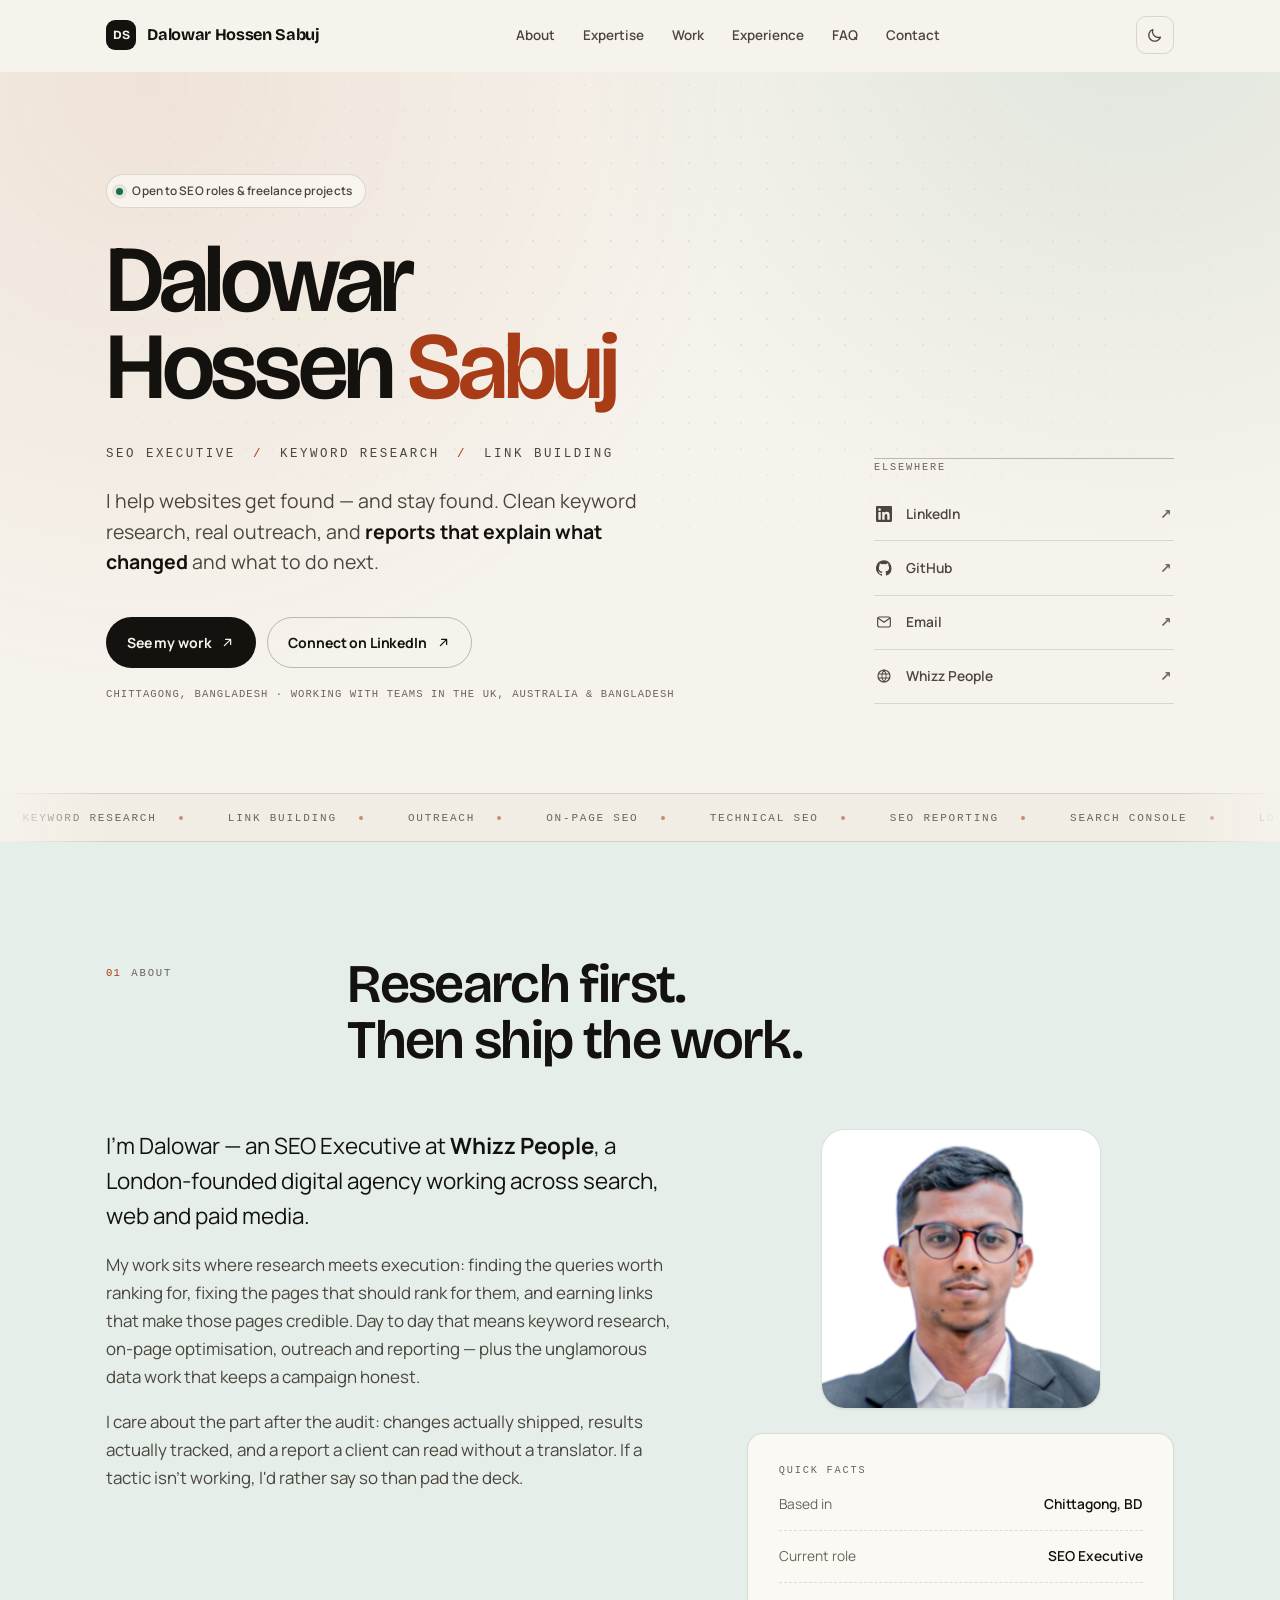
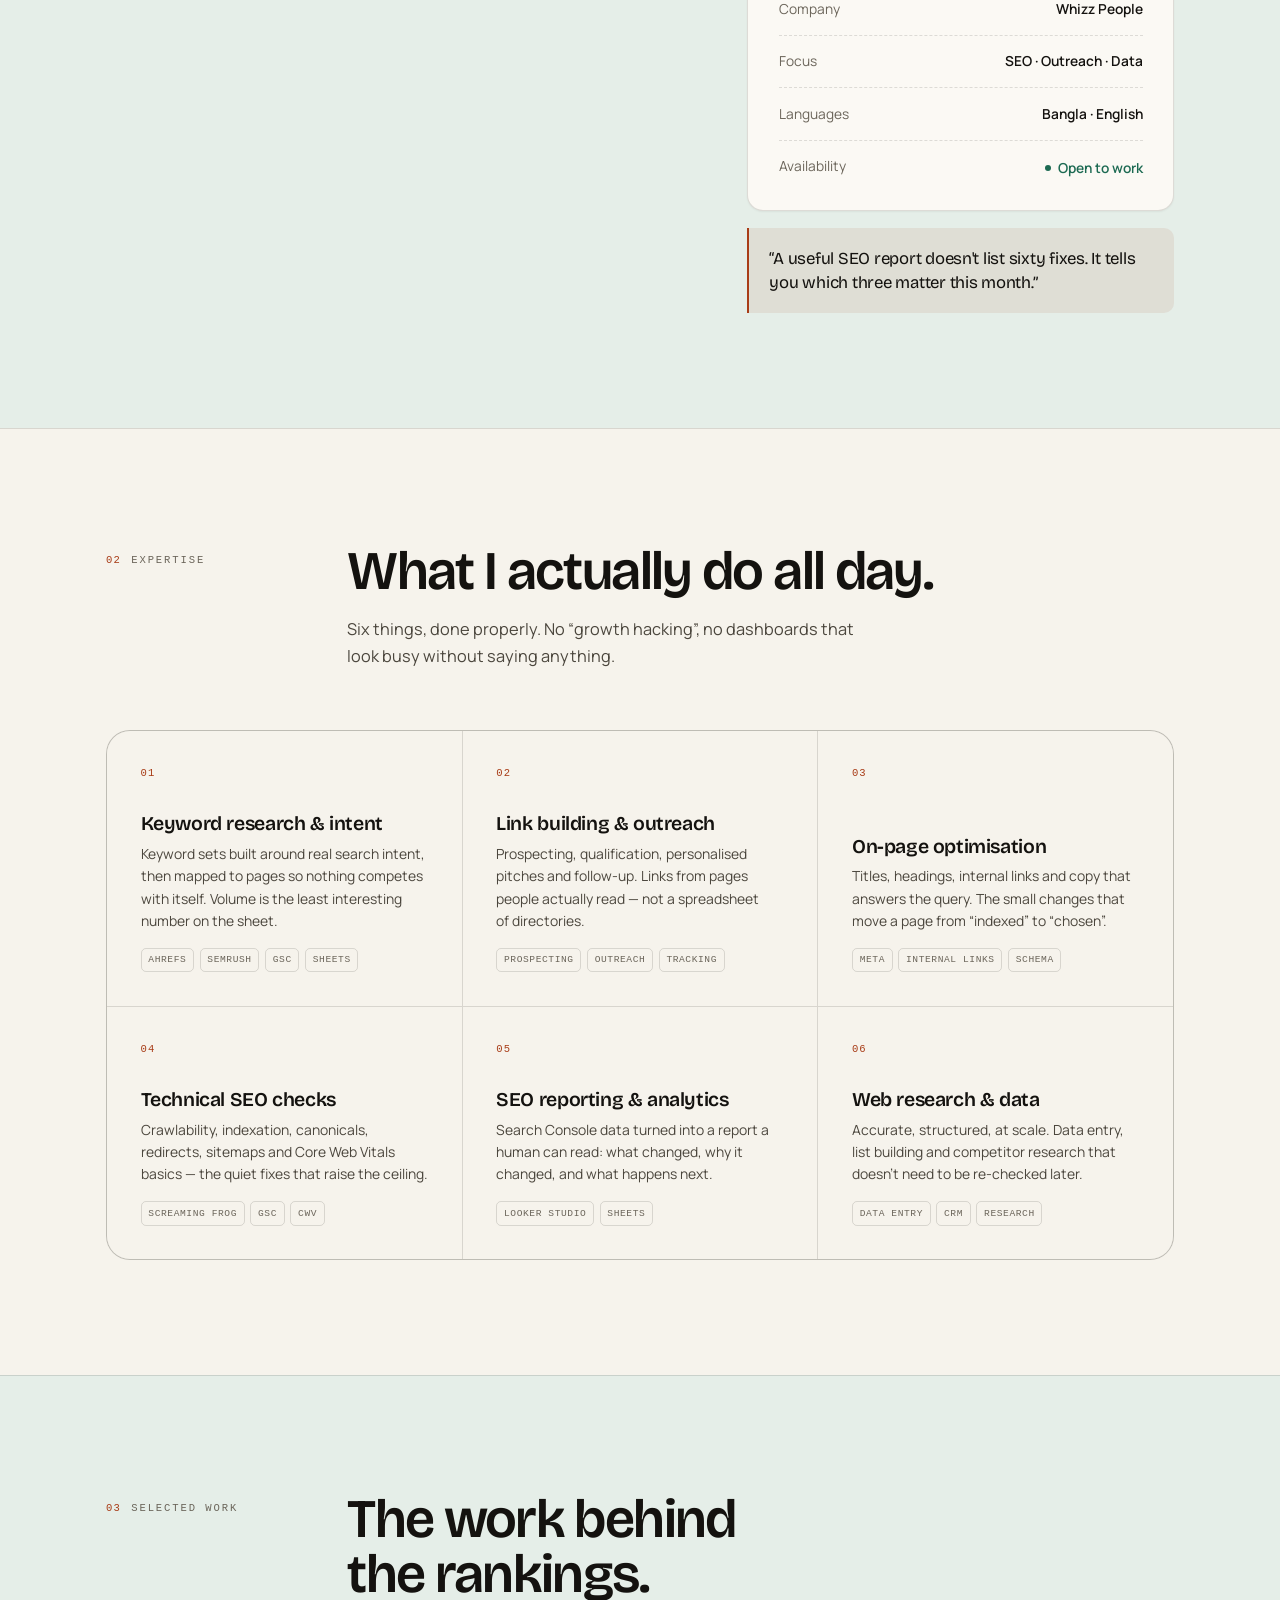
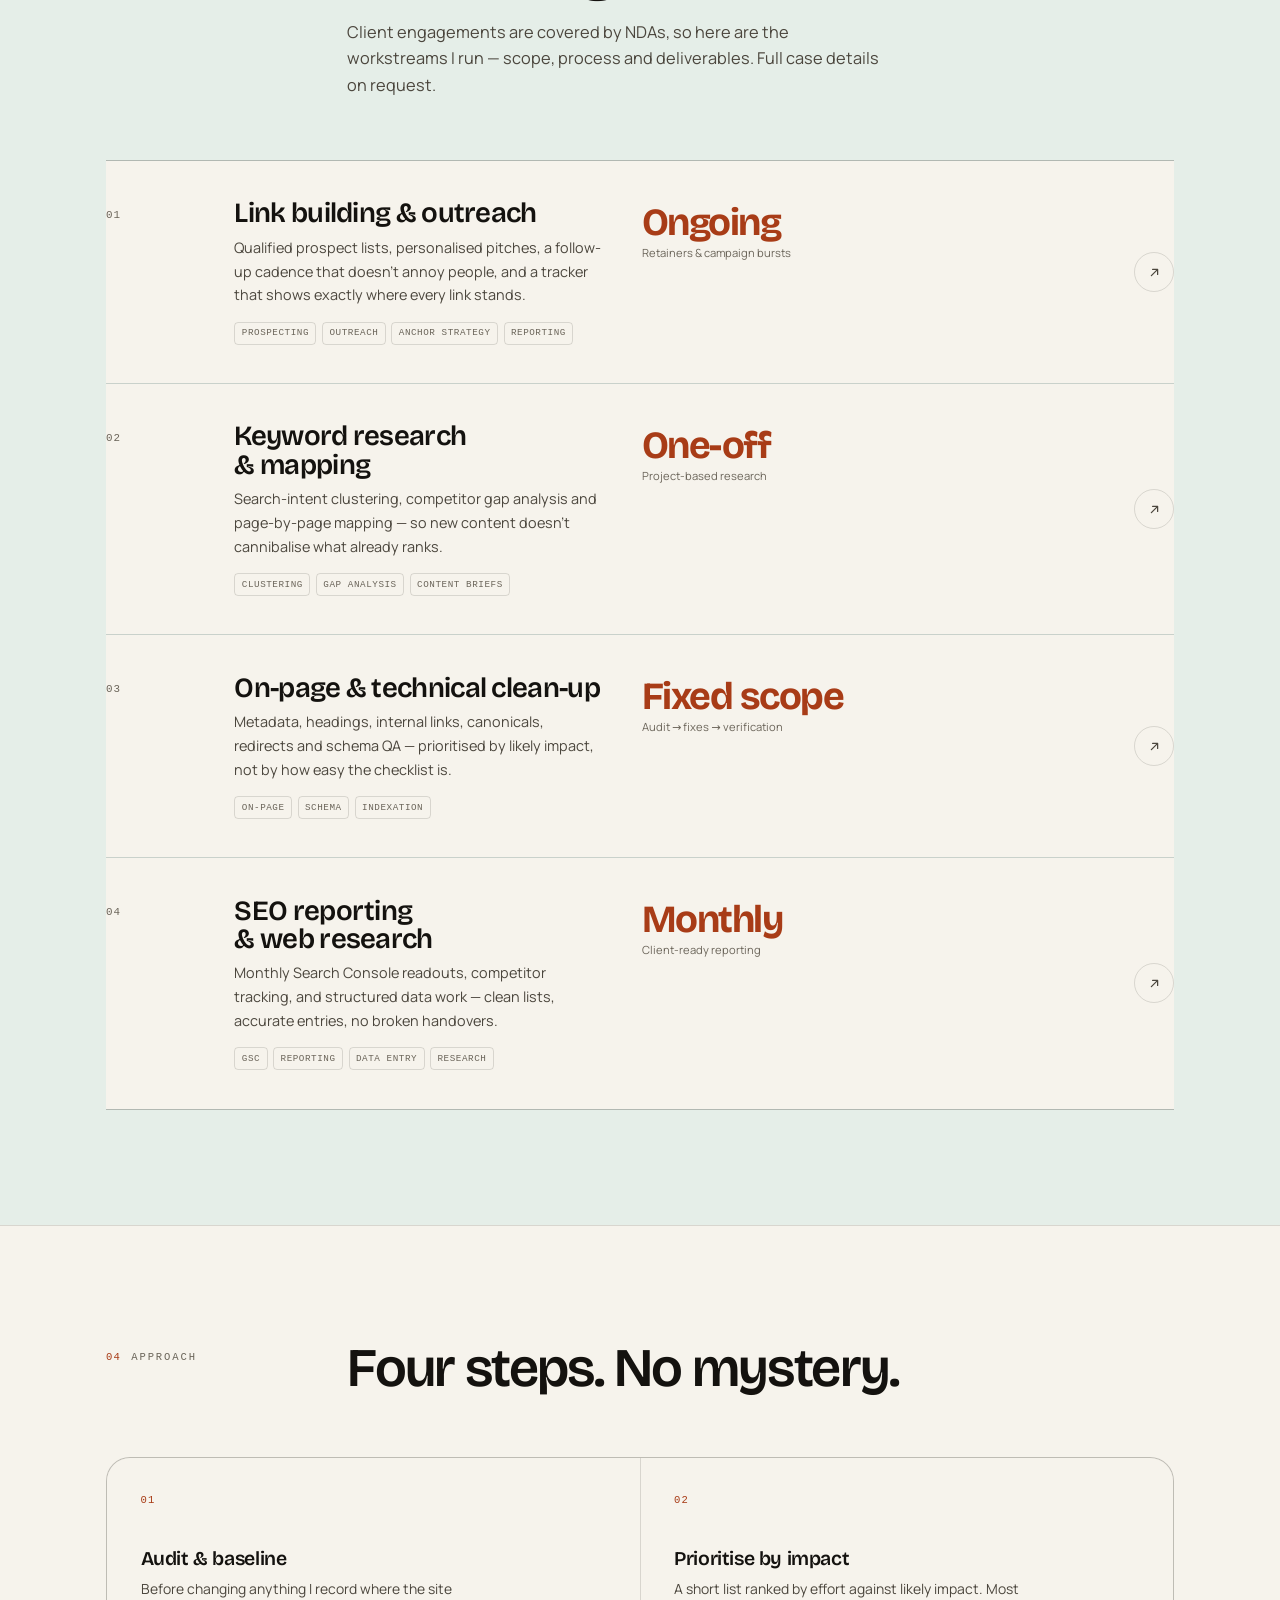
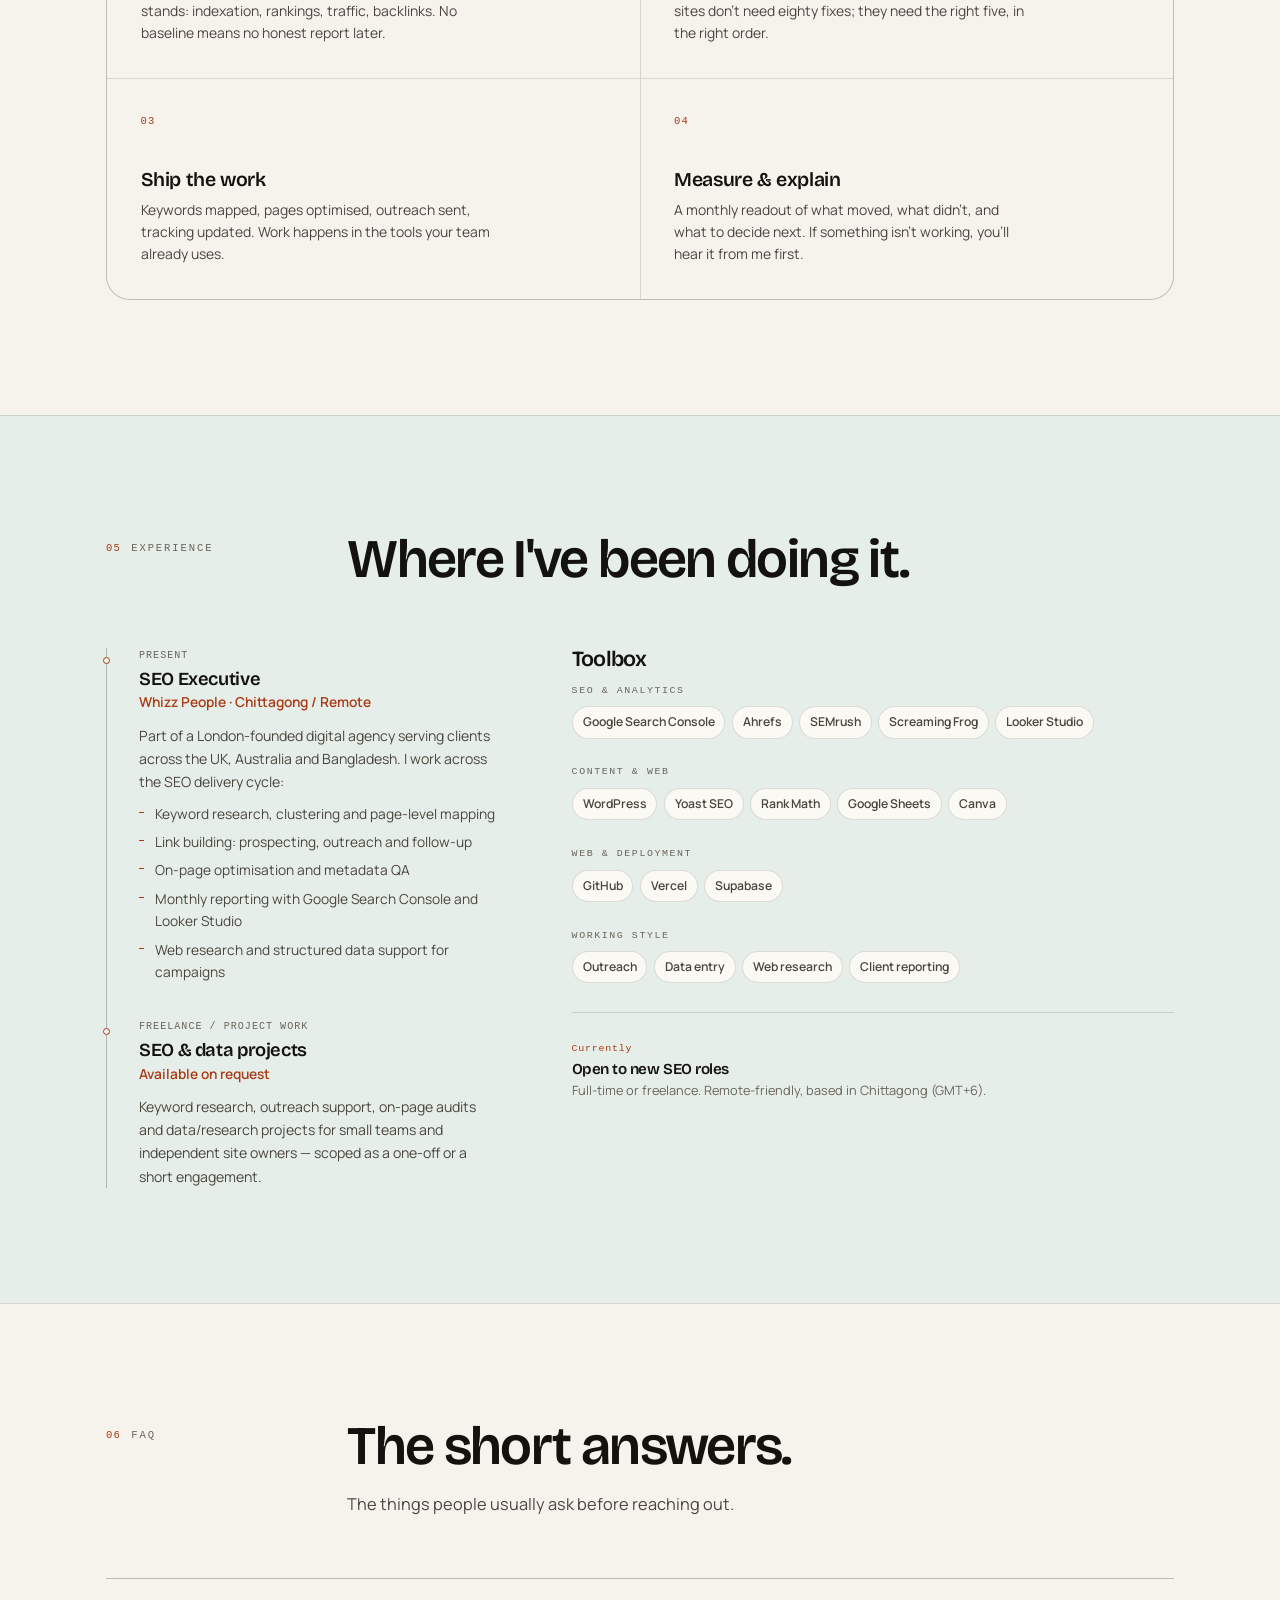
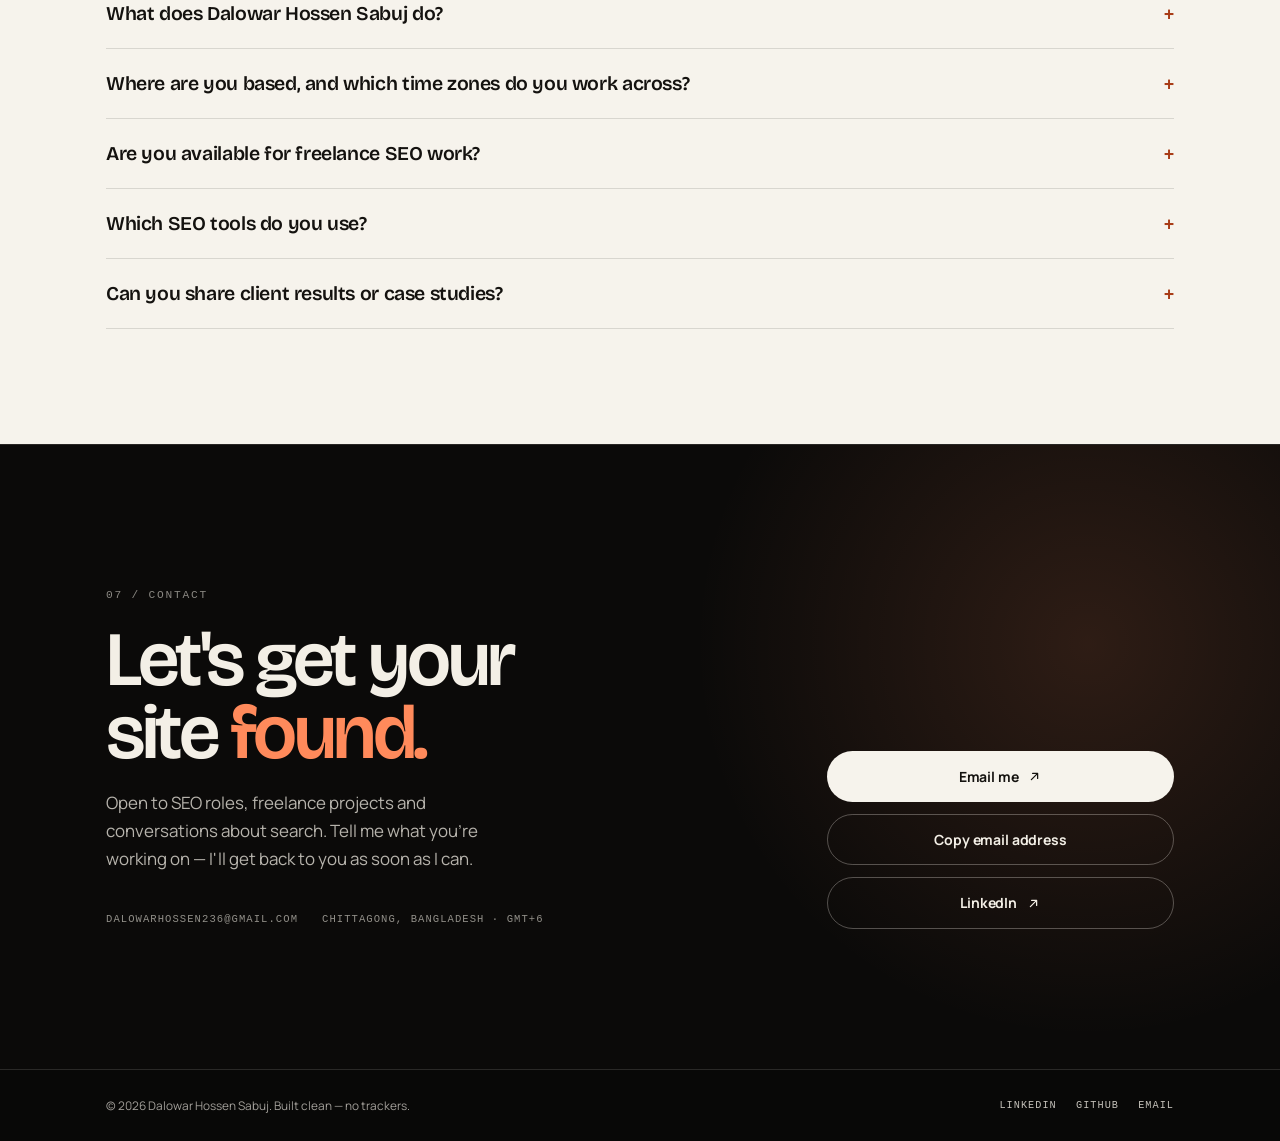
==== commit ef9a6ee4: "Add personal portrait to About section and Person schema" ====
--- a/index.html
+++ b/index.html
@@ -14,7 +14,7 @@
     <link rel="canonical" href="https://dalowarhossen.github.io/" />
 
     <!-- Google Search Console verification -->
-    <!-- Paste the meta tag from Search Console here, then re-upload index.html. -->
+    <meta name="google-site-verification" content="wLKCw7zXf9TpdsUhD0PZDOm4tRBXWDottYUJNYAZXNM" />
 
     <!-- Icons & manifest -->
     <link rel="icon" href="assets/img/favicon.svg" type="image/svg+xml" />
@@ -110,7 +110,7 @@
             "description": "SEO Executive at Whizz People in Chittagong, Bangladesh, specialising in keyword research, link building, on-page optimisation, SEO reporting and web research.",
             "url": "https://dalowarhossen.github.io/",
             "mainEntityOfPage": "https://dalowarhossen.github.io/",
-            "image": "https://dalowarhossen.github.io/assets/img/og-image.png",
+            "image": "https://dalowarhossen.github.io/assets/img/portrait.jpg",
             "email": "mailto:dalowarhossen236@gmail.com",
             "worksFor": {
               "@type": "Organization",
@@ -226,7 +226,7 @@
     <header class="site-header" data-header>
       <div class="wrap header-inner">
         <a class="brand" href="#top" aria-label="Dalowar Hossen Sabuj — home">
-          <span class="brand-mark" aria-hidden="true">DS</span>
+          <span class="brand-mark" aria-hidden="true"></span>
           <span class="brand-text">Dalowar Hossen Sabuj</span>
         </a>
 
@@ -416,6 +416,15 @@
             </div>
 
             <div class="reveal" style="--d: 90ms">
+              <img
+                class="about-portrait"
+                src="assets/img/portrait.jpg"
+                alt="Dalowar Hossen Sabuj"
+                width="600"
+                height="600"
+                loading="lazy"
+                decoding="async"
+              />
               <div class="fact-card">
                 <h3>Quick facts</h3>
                 <ul class="facts">
--- a/assets/css/style.css
+++ b/assets/css/style.css
@@ -51,6 +51,7 @@
   --paper: #f6f3ec;
   --paper-raised: #fbf9f4;
   --paper-sunk: #ece7dc;
+  --panel-alternate: #e5eee8;
   --ink: #14120f;
   --ink-soft: #4b463d;
   --ink-faint: #6b655a;
@@ -87,6 +88,7 @@
   --paper: #100f0d;
   --paper-raised: #171613;
   --paper-sunk: #0b0a09;
+  --panel-alternate: #18251f;
   --ink: #f3efe6;
   --ink-soft: #bdb6a9;
   --ink-faint: #8e8779;
@@ -269,6 +271,9 @@
   font-size: 0.78rem;
   font-weight: 700;
   letter-spacing: 0;
+}
+.brand-mark::before {
+  content: "DS";
 }
 .brand:hover .brand-mark {
   background: var(--accent);
@@ -627,6 +632,13 @@
 .section {
   padding-block: clamp(4.5rem, 9vw, 8rem);
   position: relative;
+  background-color: var(--paper);
+}
+/* Alternate full-width panels to break up the long page in both themes. */
+#about,
+#work,
+#experience {
+  background-color: var(--panel-alternate);
 }
 .section + .section {
   border-top: 1px solid var(--line);
@@ -697,6 +709,18 @@
   border-radius: var(--radius);
   background: var(--paper-raised);
   padding: clamp(1.4rem, 3vw, 1.9rem);
+  box-shadow: var(--shadow-sm);
+}
+.about-portrait {
+  width: 100%;
+  max-width: 280px;
+  height: auto;
+  aspect-ratio: 1;
+  object-fit: cover;
+  margin: 0 auto 1.5rem;
+  border: 1px solid var(--line);
+  border-radius: var(--radius-lg);
+  background: #fff;
   box-shadow: var(--shadow-sm);
 }
 .fact-card h3 {
@@ -1510,6 +1534,12 @@
   .section {
     padding-block: 1.5rem;
   }
+  .section,
+  #about,
+  #work,
+  #experience {
+    background-color: #fff;
+  }
   .reveal {
     opacity: 1;
     transform: none;
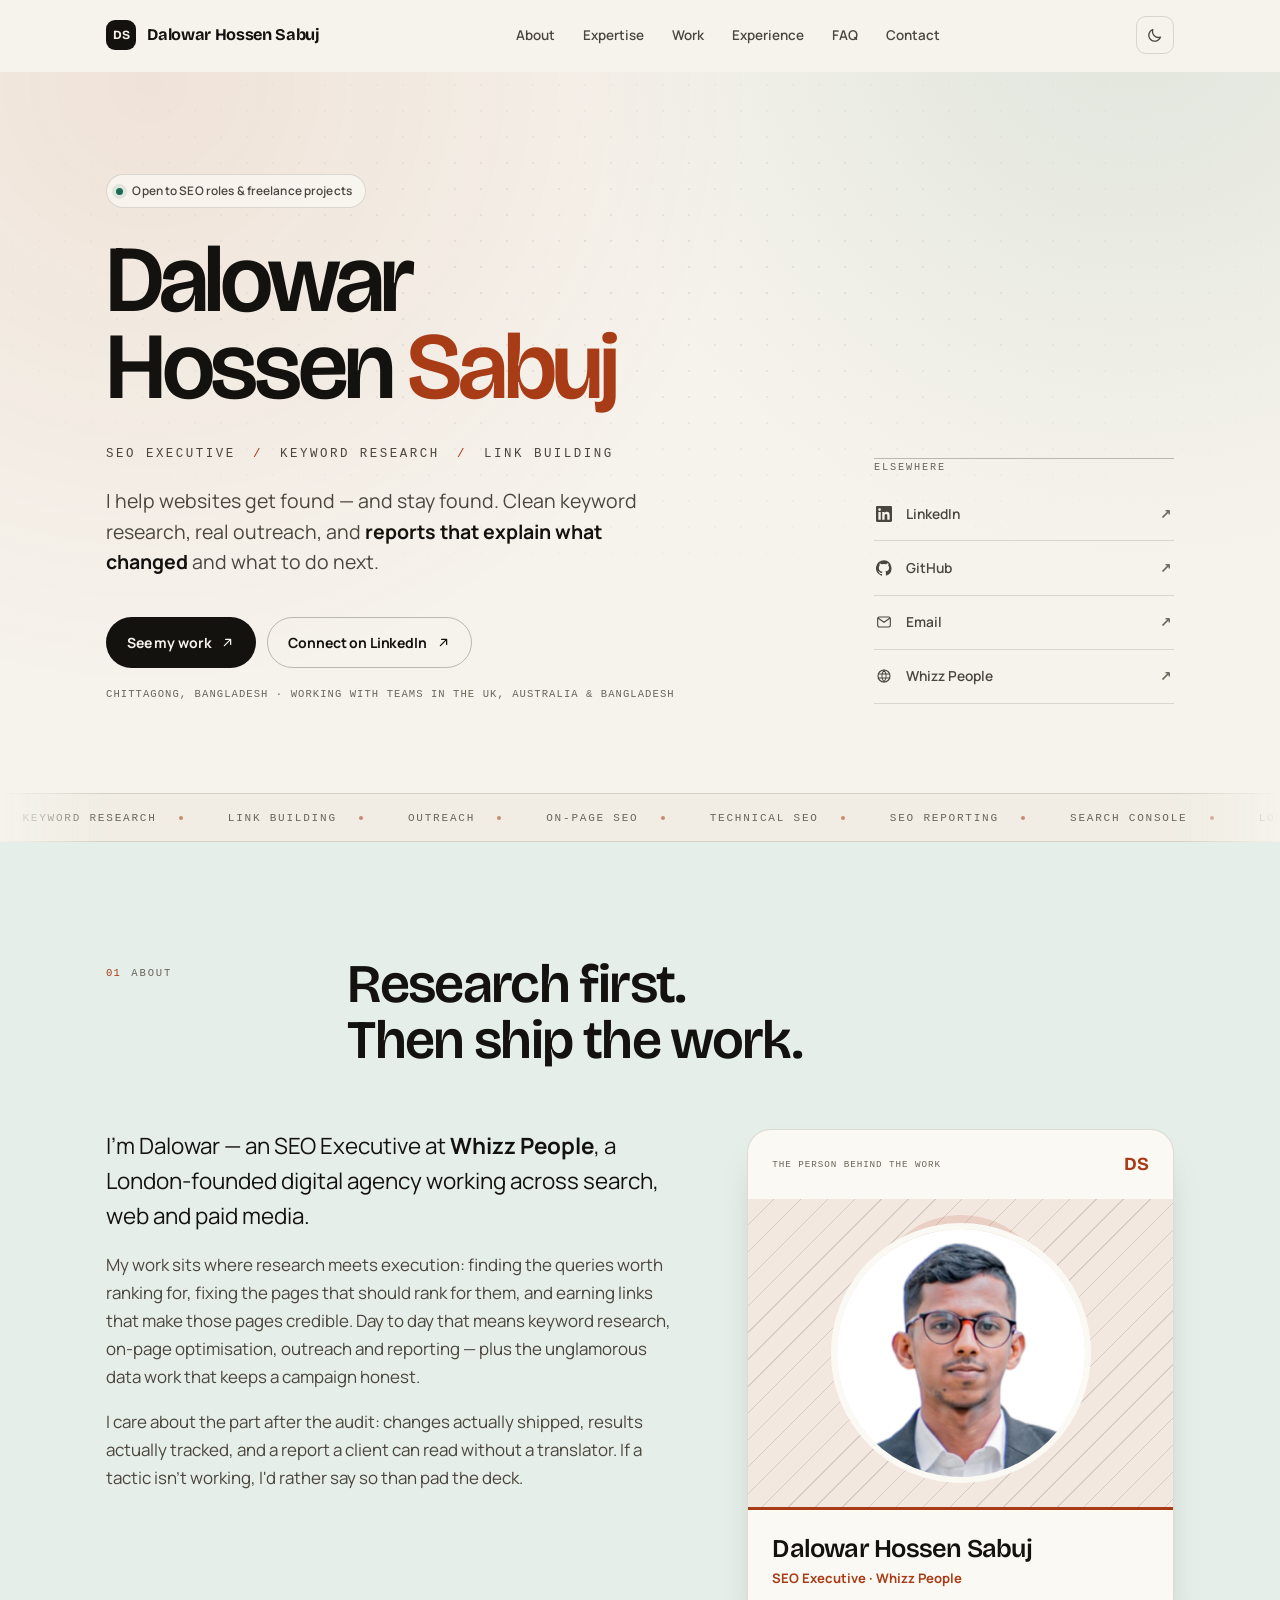
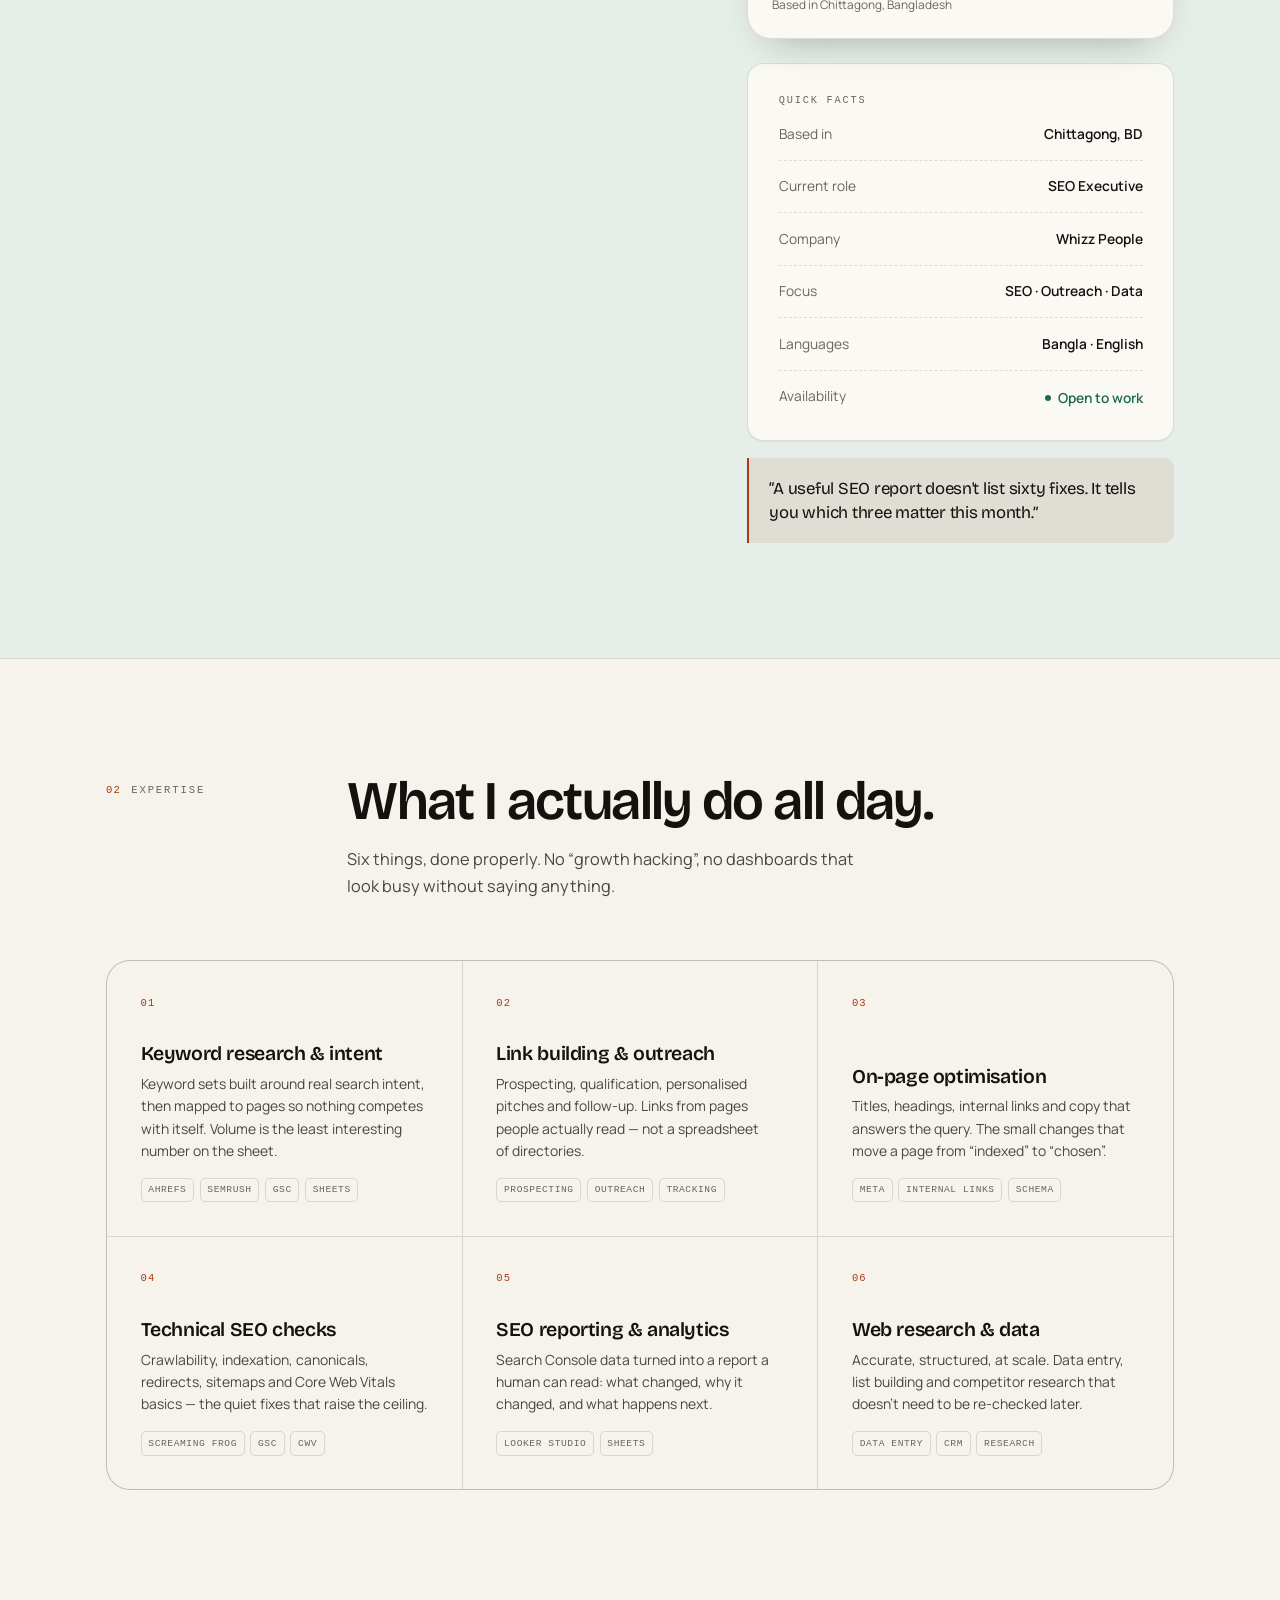
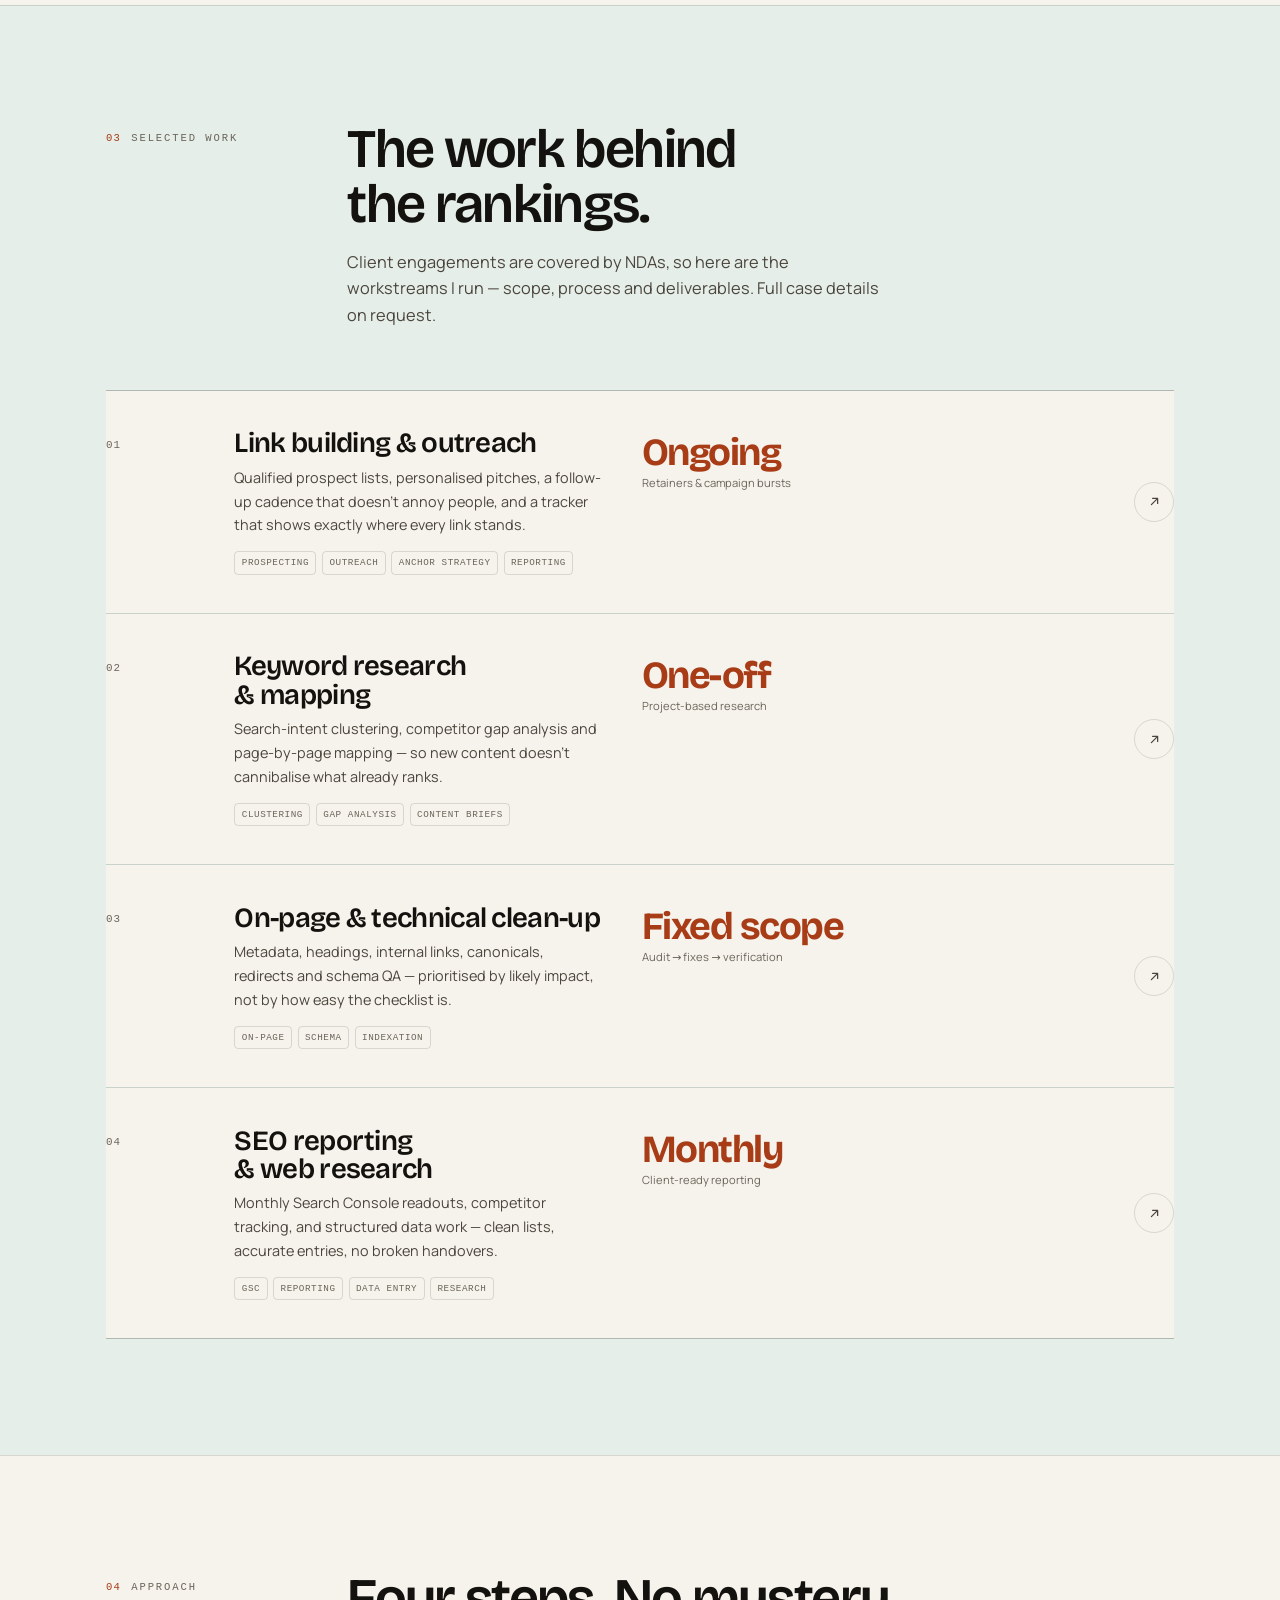
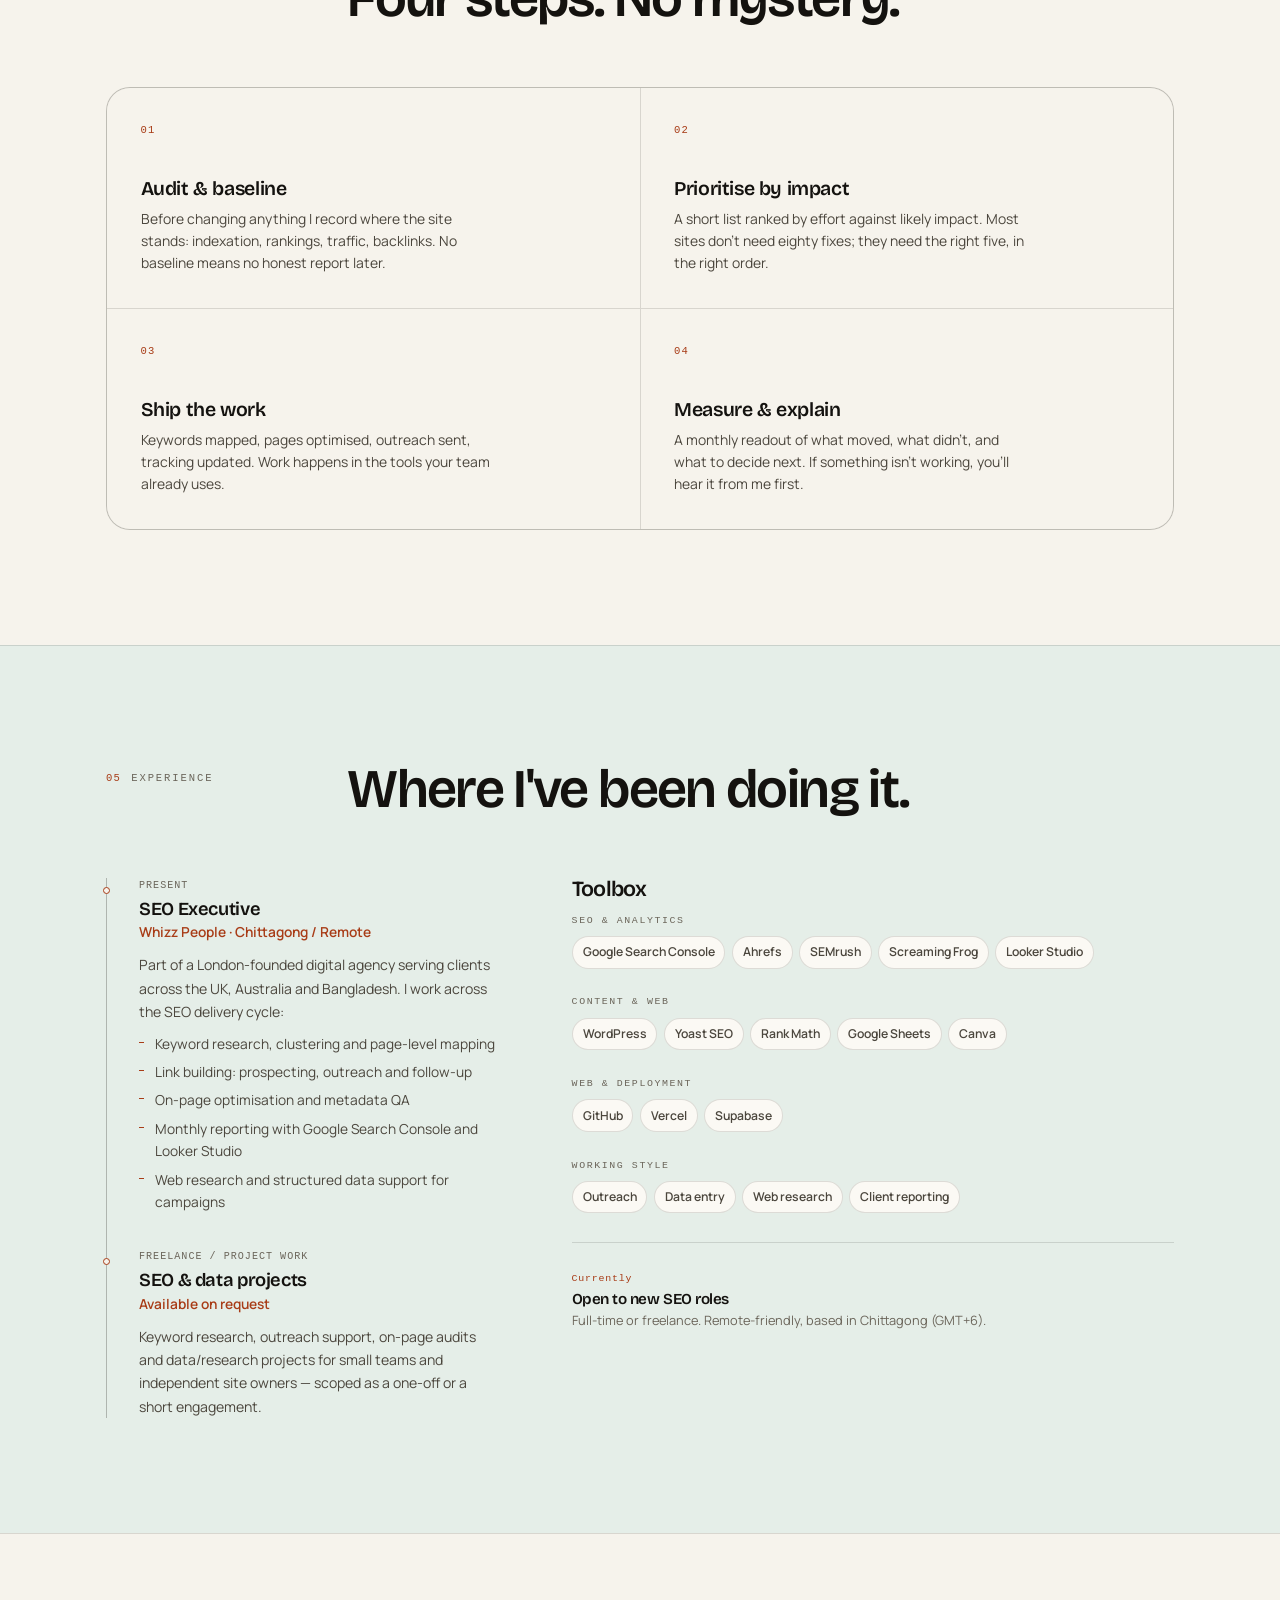
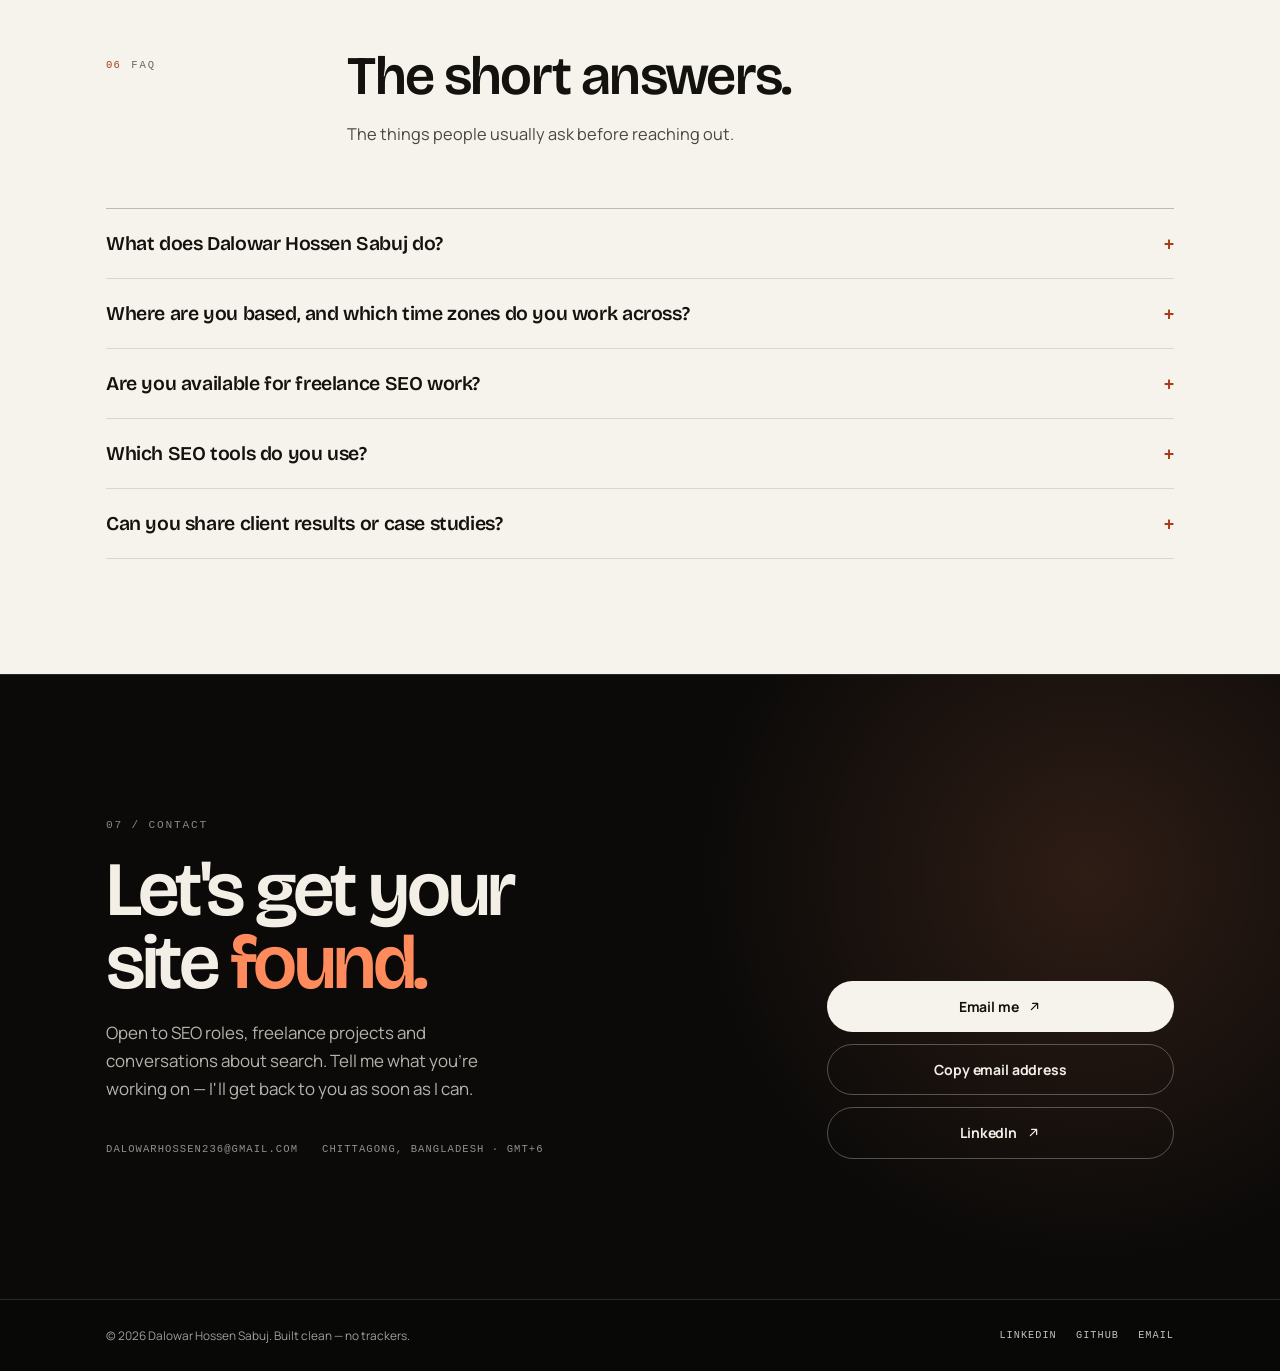
==== commit c4783034: "Style About portrait as circular profile card" ====
--- a/index.html
+++ b/index.html
@@ -416,15 +416,28 @@
             </div>
 
             <div class="reveal" style="--d: 90ms">
-              <img
-                class="about-portrait"
-                src="assets/img/portrait.jpg"
-                alt="Dalowar Hossen Sabuj"
-                width="600"
-                height="600"
-                loading="lazy"
-                decoding="async"
-              />
+              <figure class="profile-card">
+                <div class="profile-card-top">
+                  <span class="mono">The person behind the work</span>
+                  <span class="profile-card-mark" aria-hidden="true">DS</span>
+                </div>
+                <div class="profile-photo-wrap">
+                  <img
+                    class="about-portrait"
+                    src="assets/img/portrait.jpg"
+                    alt="Dalowar Hossen Sabuj"
+                    width="600"
+                    height="600"
+                    loading="lazy"
+                    decoding="async"
+                  />
+                </div>
+                <figcaption class="profile-caption">
+                  <span class="profile-name">Dalowar Hossen Sabuj</span>
+                  <span class="profile-role">SEO Executive · Whizz People</span>
+                  <span class="profile-location">Based in Chittagong, Bangladesh</span>
+                </figcaption>
+              </figure>
               <div class="fact-card">
                 <h3>Quick facts</h3>
                 <ul class="facts">
--- a/assets/css/style.css
+++ b/assets/css/style.css
@@ -711,17 +711,83 @@
   padding: clamp(1.4rem, 3vw, 1.9rem);
   box-shadow: var(--shadow-sm);
 }
+.profile-card {
+  position: relative;
+  overflow: hidden;
+  margin: 0 0 1.5rem;
+  border: 1px solid var(--line);
+  border-radius: var(--radius-lg);
+  background: var(--paper-raised);
+  box-shadow: var(--shadow-md);
+}
+.profile-card-top {
+  display: flex;
+  align-items: center;
+  justify-content: space-between;
+  gap: 1rem;
+  padding: 1.2rem 1.5rem;
+}
+.profile-card-top .mono {
+  font-size: 0.58rem;
+  letter-spacing: 0.1em;
+}
+.profile-card-mark {
+  color: var(--accent);
+  font-family: var(--font-display);
+  font-size: 1.15rem;
+  font-weight: 700;
+}
+.profile-photo-wrap {
+  position: relative;
+  isolation: isolate;
+  padding: 1.5rem 2rem;
+  background: repeating-linear-gradient(135deg, transparent 0 18px, var(--line) 18px 19px),
+    var(--accent-soft);
+}
+.profile-photo-wrap::before {
+  content: "";
+  position: absolute;
+  z-index: -1;
+  width: 180px;
+  height: 180px;
+  inset: 1rem auto auto 50%;
+  transform: translateX(-50%);
+  border-radius: 50%;
+  background: var(--accent);
+  opacity: 0.14;
+}
 .about-portrait {
   width: 100%;
-  max-width: 280px;
+  max-width: 260px;
   height: auto;
   aspect-ratio: 1;
   object-fit: cover;
-  margin: 0 auto 1.5rem;
-  border: 1px solid var(--line);
-  border-radius: var(--radius-lg);
+  margin-inline: auto;
+  border: 6px solid var(--paper-raised);
+  border-radius: 50%;
   background: #fff;
-  box-shadow: var(--shadow-sm);
+}
+.profile-caption {
+  display: grid;
+  gap: 0.3rem;
+  padding: 1.5rem;
+  border-top: 3px solid var(--accent);
+}
+.profile-name {
+  font-family: var(--font-display);
+  font-size: clamp(1.35rem, 2vw, 1.7rem);
+  line-height: 1.15;
+  letter-spacing: -0.03em;
+  font-weight: 600;
+}
+.profile-role {
+  color: var(--accent);
+  font-size: 0.82rem;
+  font-weight: 700;
+}
+.profile-location {
+  color: var(--ink-faint);
+  font-size: 0.74rem;
 }
 .fact-card h3 {
   font-family: var(--font-mono);
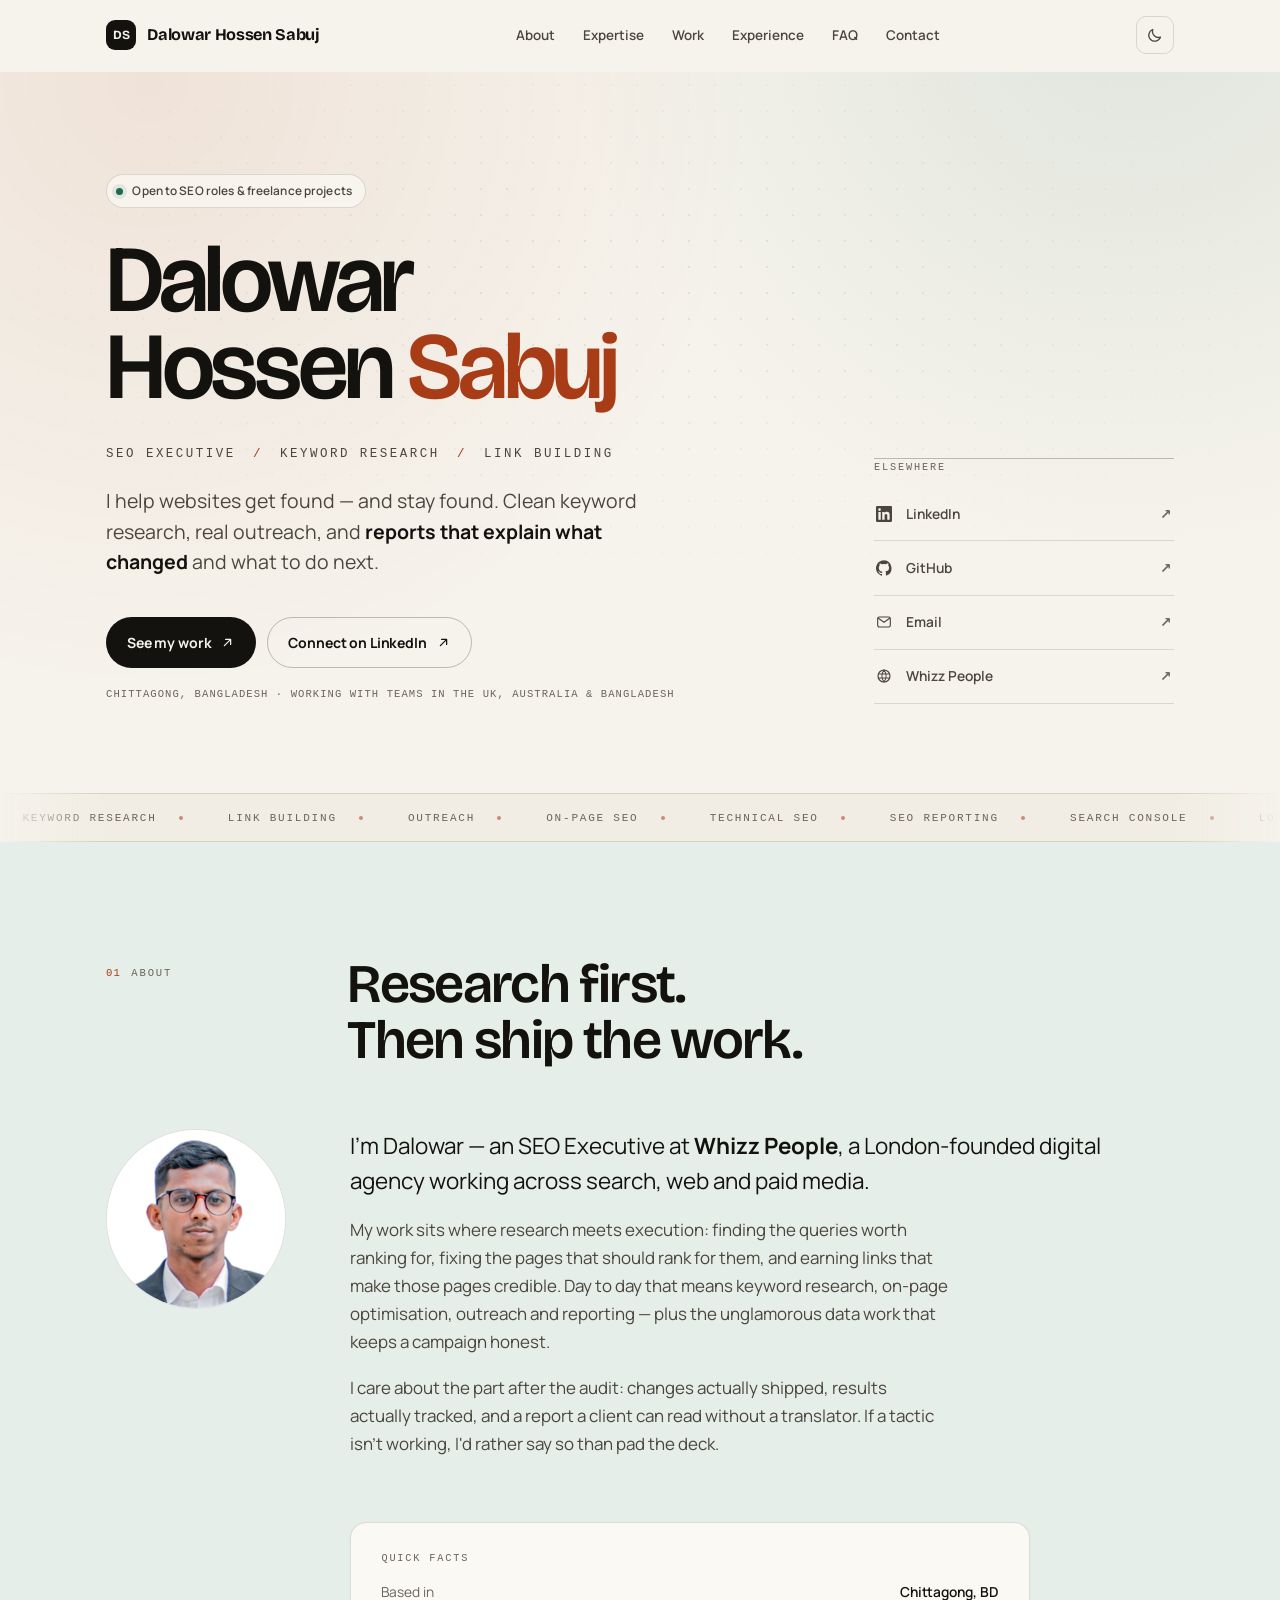
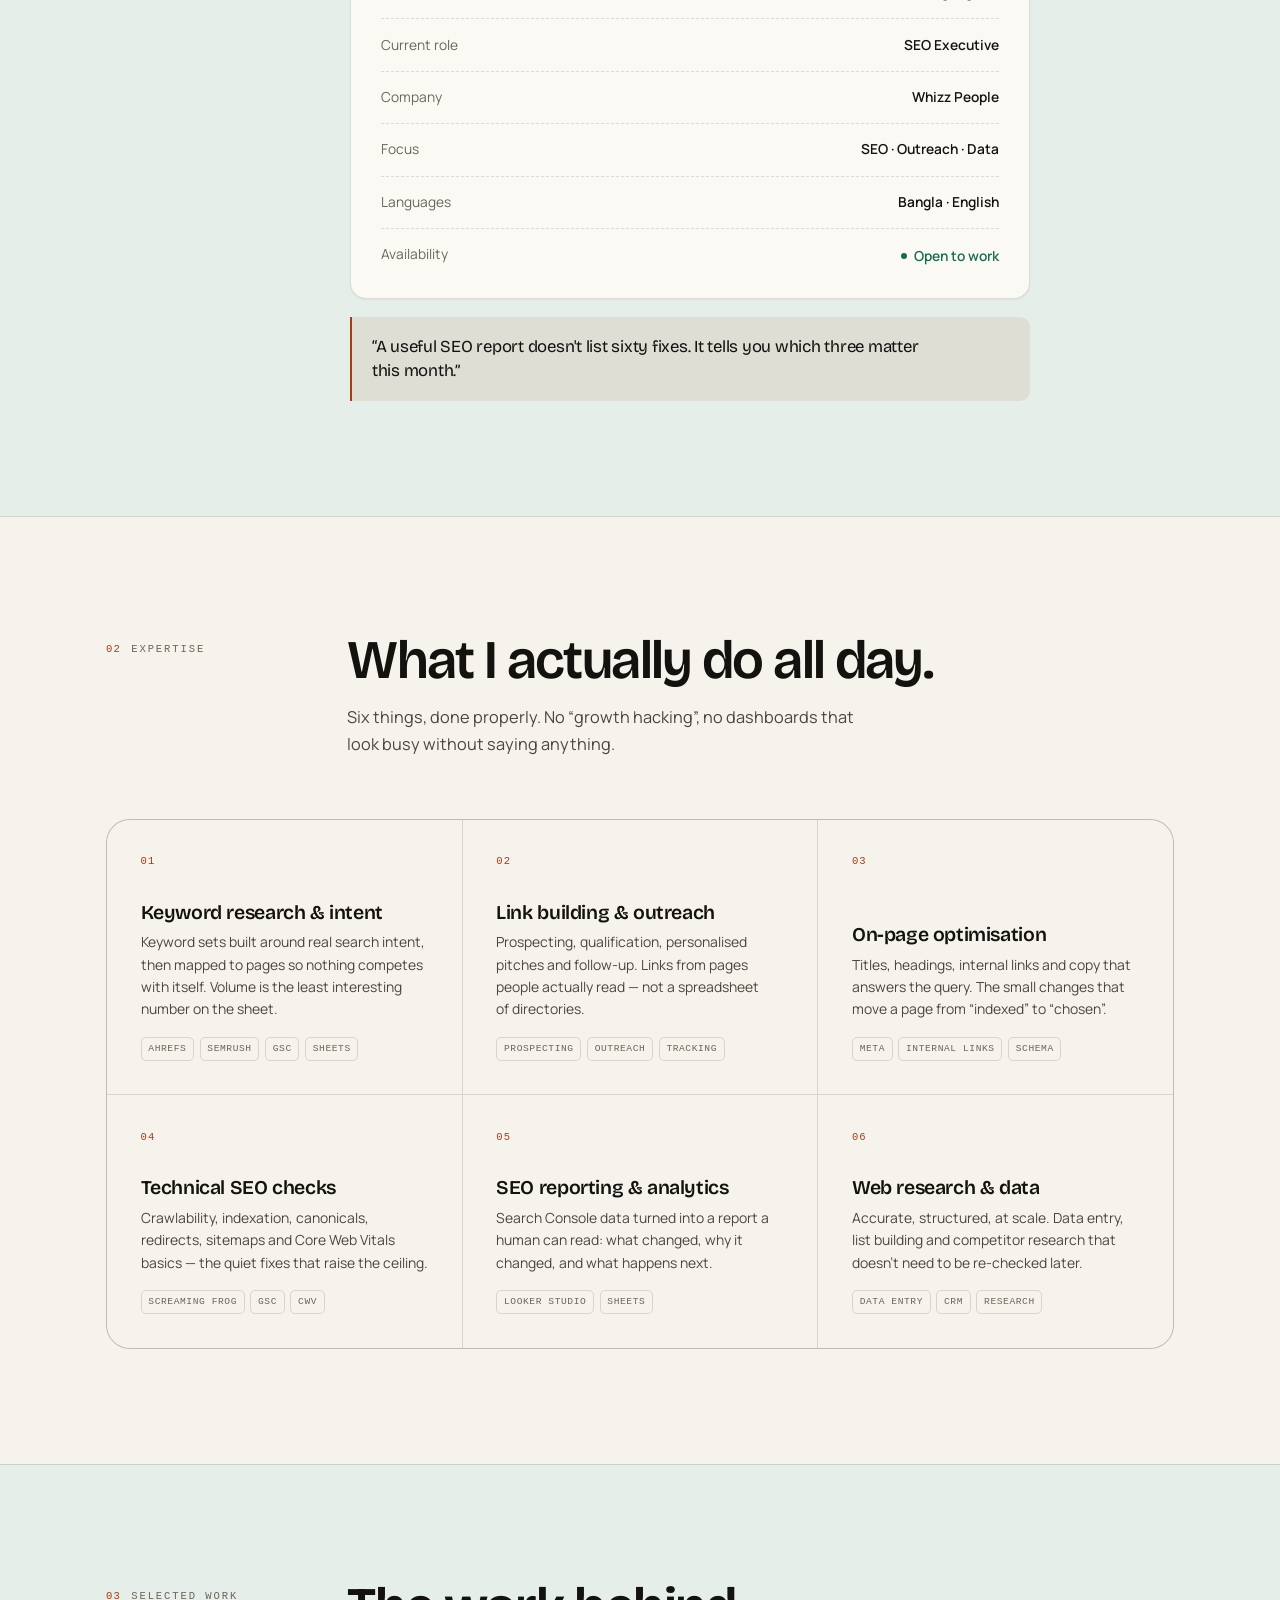
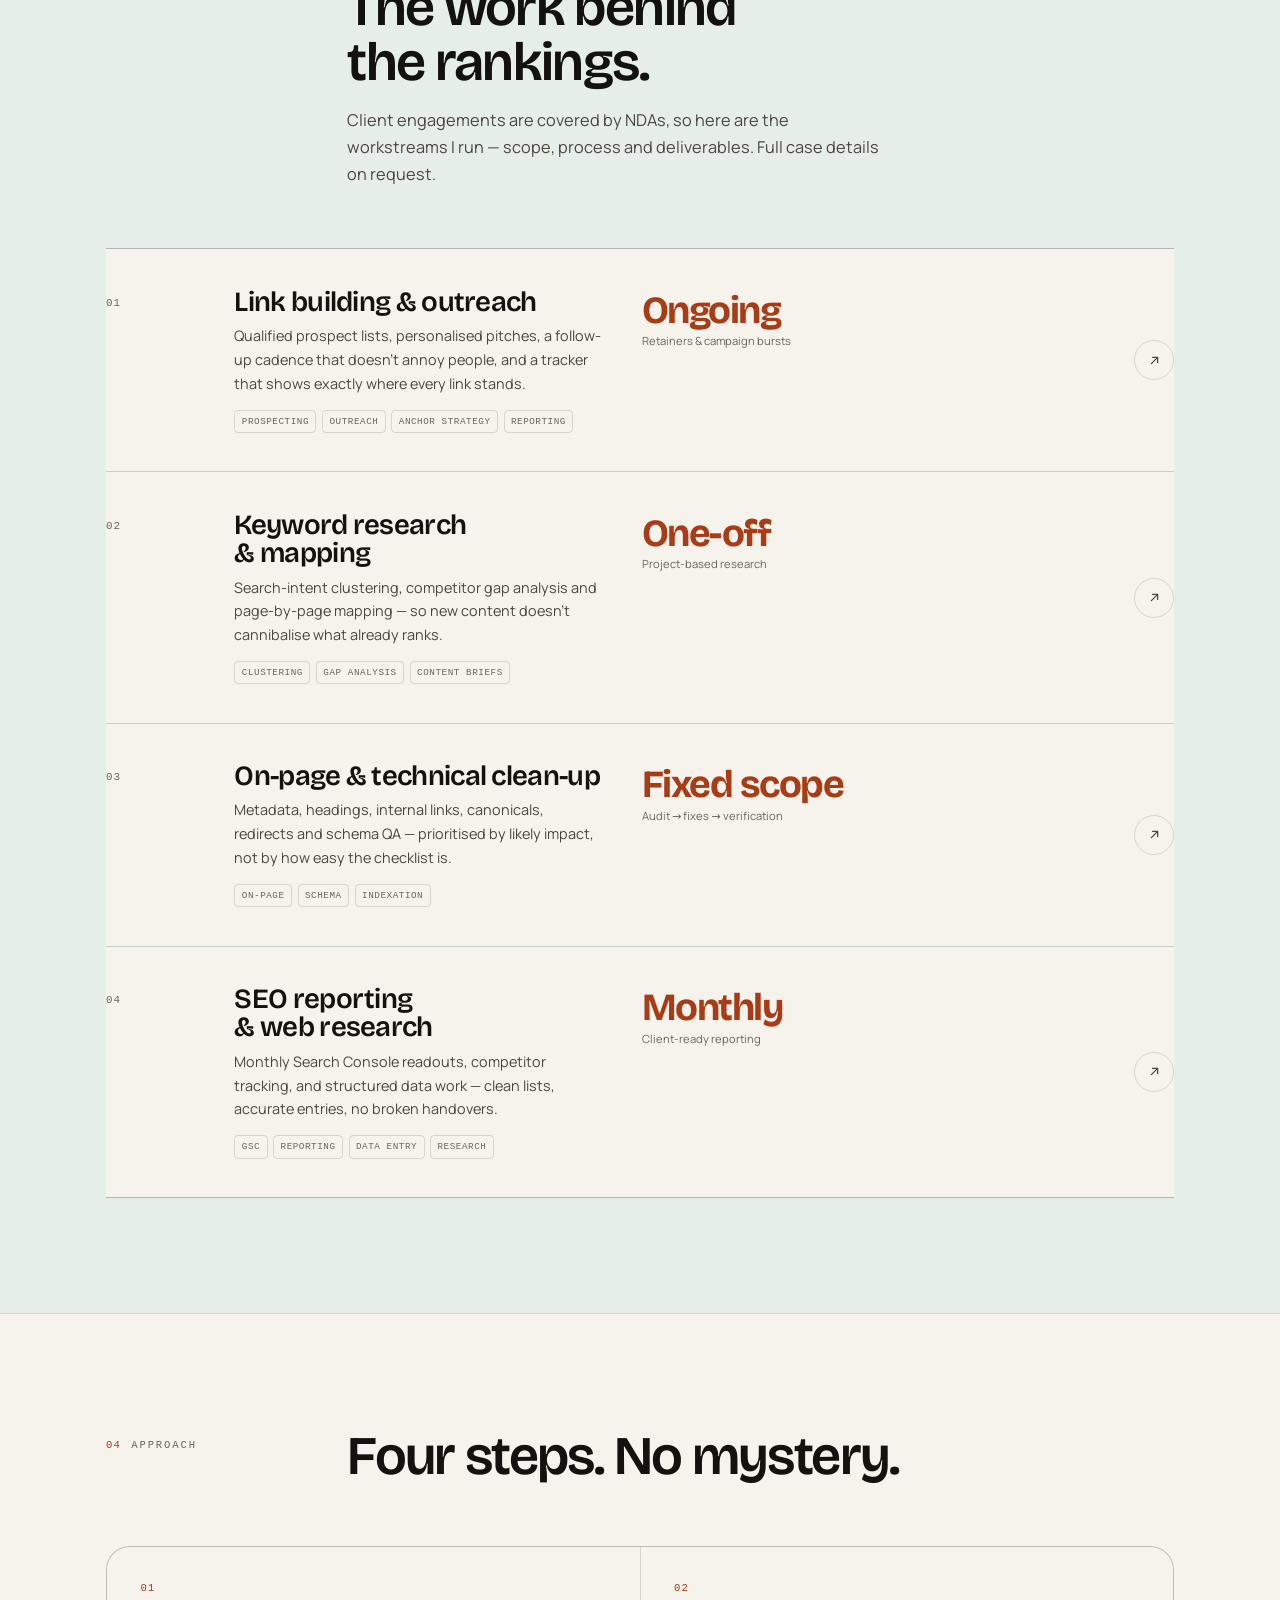
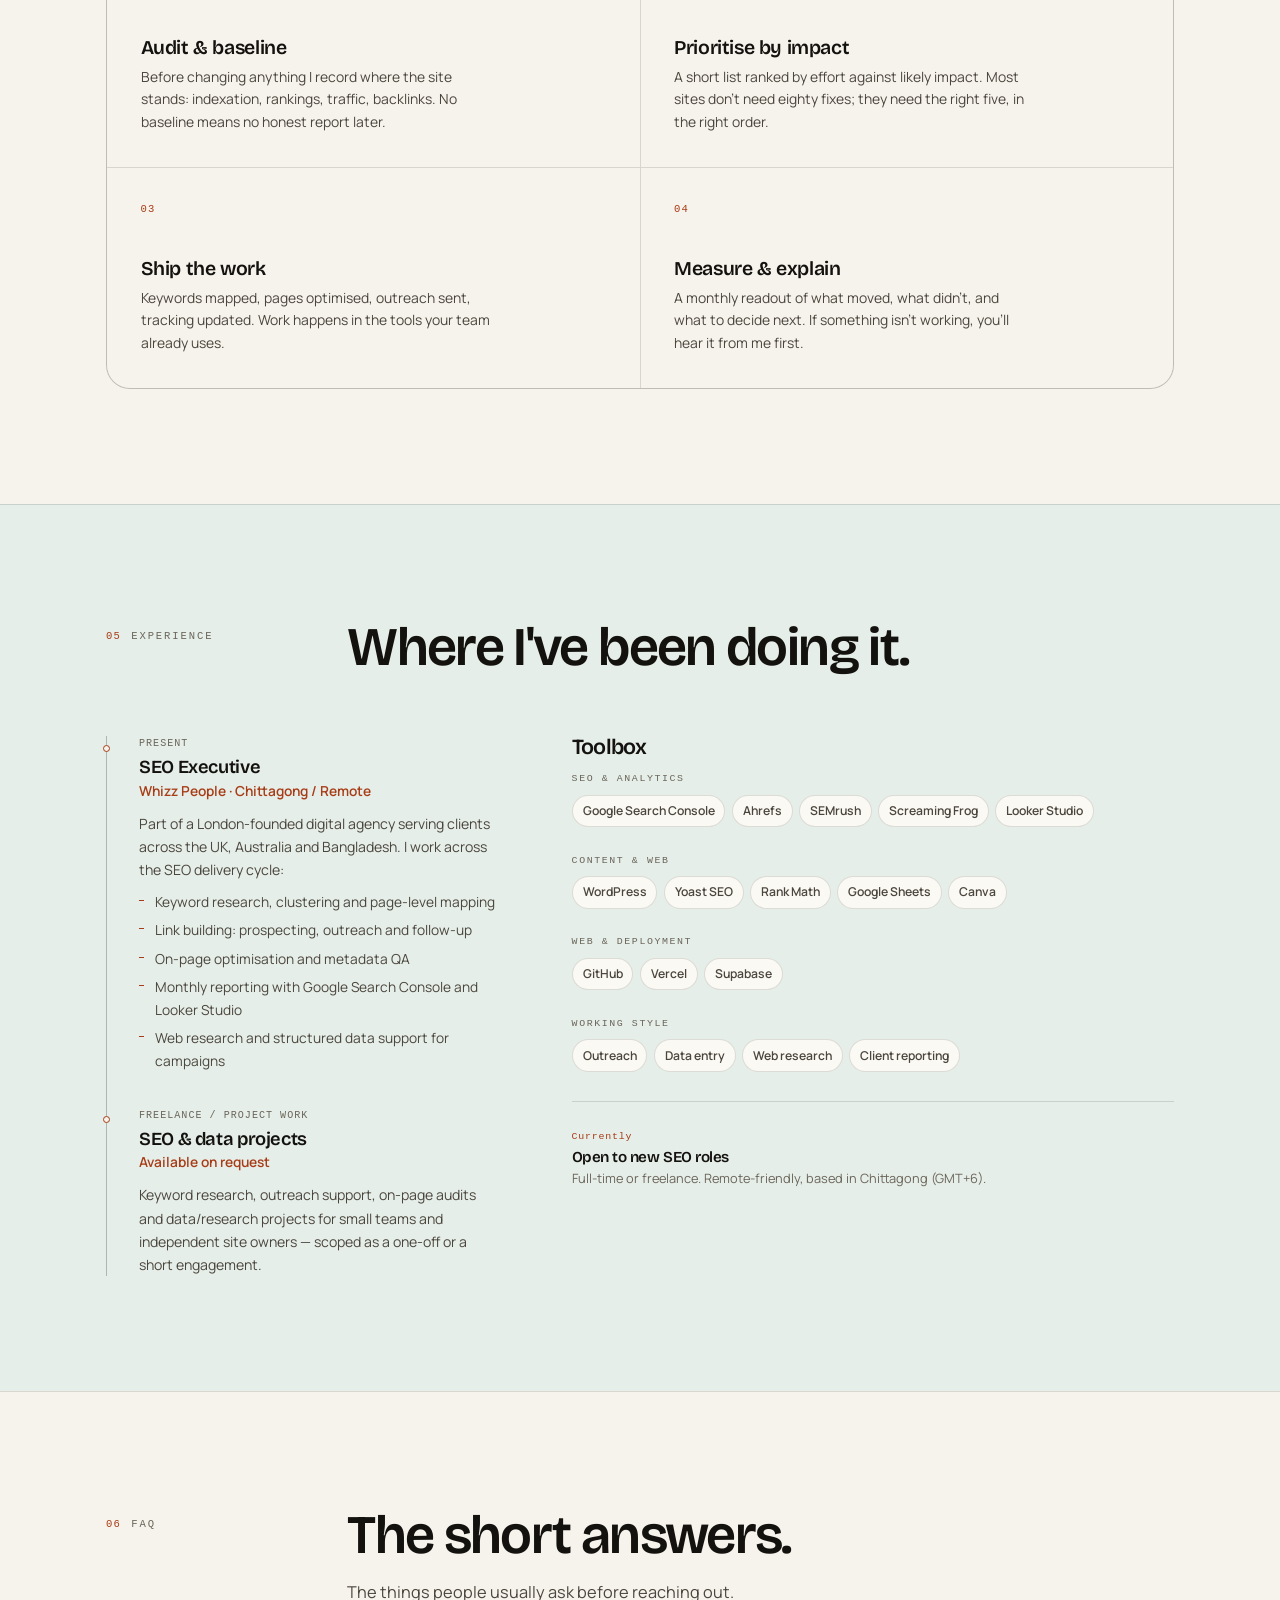
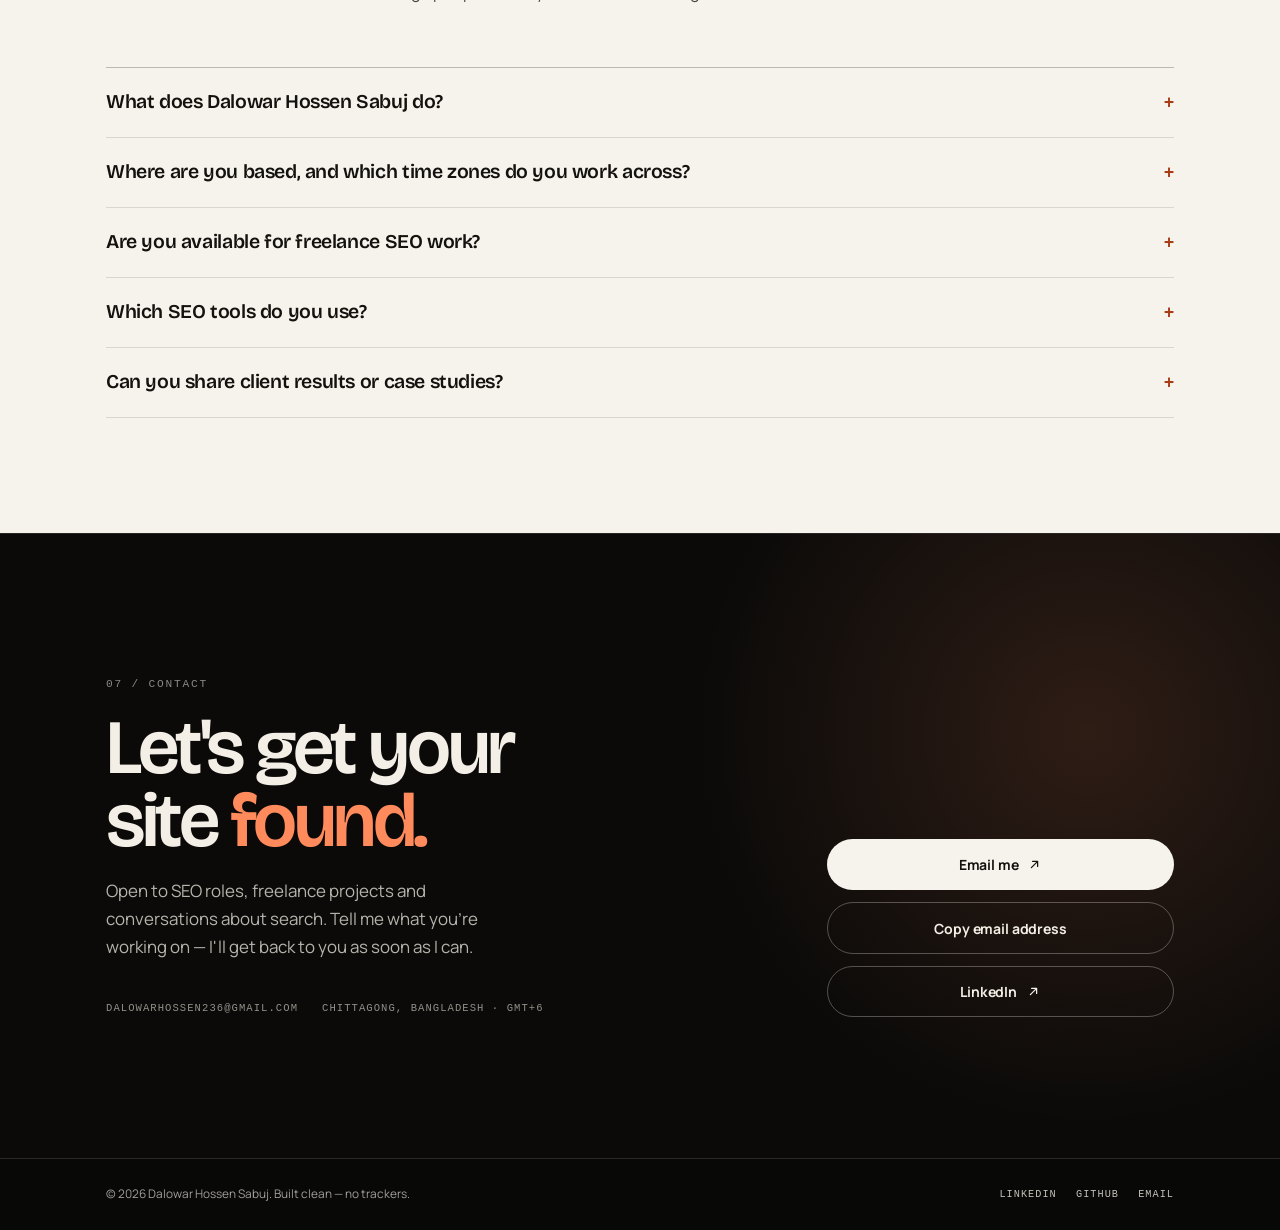
==== commit ad37befa: "Simplify About layout with small circular portrait and clean biography" ====
--- a/index.html
+++ b/index.html
@@ -394,6 +394,15 @@
           </div>
 
           <div class="about-grid">
+            <img
+              class="about-portrait reveal"
+              src="assets/img/portrait.jpg"
+              alt="Dalowar Hossen Sabuj"
+              width="600"
+              height="600"
+              loading="lazy"
+              decoding="async"
+            />
             <div class="prose reveal">
               <p>
                 I'm Dalowar — an SEO Executive at
@@ -415,29 +424,7 @@
               </p>
             </div>
 
-            <div class="reveal" style="--d: 90ms">
-              <figure class="profile-card">
-                <div class="profile-card-top">
-                  <span class="mono">The person behind the work</span>
-                  <span class="profile-card-mark" aria-hidden="true">DS</span>
-                </div>
-                <div class="profile-photo-wrap">
-                  <img
-                    class="about-portrait"
-                    src="assets/img/portrait.jpg"
-                    alt="Dalowar Hossen Sabuj"
-                    width="600"
-                    height="600"
-                    loading="lazy"
-                    decoding="async"
-                  />
-                </div>
-                <figcaption class="profile-caption">
-                  <span class="profile-name">Dalowar Hossen Sabuj</span>
-                  <span class="profile-role">SEO Executive · Whizz People</span>
-                  <span class="profile-location">Based in Chittagong, Bangladesh</span>
-                </figcaption>
-              </figure>
+            <div class="about-details reveal" style="--d: 90ms">
               <div class="fact-card">
                 <h3>Quick facts</h3>
                 <ul class="facts">
--- a/assets/css/style.css
+++ b/assets/css/style.css
@@ -684,7 +684,7 @@
 /* ---------- About ---------- */
 .about-grid {
   display: grid;
-  grid-template-columns: minmax(0, 1.15fr) minmax(0, 0.85fr);
+  grid-template-columns: 180px minmax(0, 1fr);
   gap: clamp(2rem, 5vw, 4.5rem);
   align-items: start;
 }
@@ -711,83 +711,19 @@
   padding: clamp(1.4rem, 3vw, 1.9rem);
   box-shadow: var(--shadow-sm);
 }
-.profile-card {
-  position: relative;
-  overflow: hidden;
-  margin: 0 0 1.5rem;
-  border: 1px solid var(--line);
-  border-radius: var(--radius-lg);
-  background: var(--paper-raised);
-  box-shadow: var(--shadow-md);
-}
-.profile-card-top {
-  display: flex;
-  align-items: center;
-  justify-content: space-between;
-  gap: 1rem;
-  padding: 1.2rem 1.5rem;
-}
-.profile-card-top .mono {
-  font-size: 0.58rem;
-  letter-spacing: 0.1em;
-}
-.profile-card-mark {
-  color: var(--accent);
-  font-family: var(--font-display);
-  font-size: 1.15rem;
-  font-weight: 700;
-}
-.profile-photo-wrap {
-  position: relative;
-  isolation: isolate;
-  padding: 1.5rem 2rem;
-  background: repeating-linear-gradient(135deg, transparent 0 18px, var(--line) 18px 19px),
-    var(--accent-soft);
-}
-.profile-photo-wrap::before {
-  content: "";
-  position: absolute;
-  z-index: -1;
-  width: 180px;
-  height: 180px;
-  inset: 1rem auto auto 50%;
-  transform: translateX(-50%);
-  border-radius: 50%;
-  background: var(--accent);
-  opacity: 0.14;
-}
 .about-portrait {
   width: 100%;
-  max-width: 260px;
+  max-width: 180px;
   height: auto;
   aspect-ratio: 1;
   object-fit: cover;
-  margin-inline: auto;
-  border: 6px solid var(--paper-raised);
+  border: 1px solid var(--line);
   border-radius: 50%;
   background: #fff;
 }
-.profile-caption {
-  display: grid;
-  gap: 0.3rem;
-  padding: 1.5rem;
-  border-top: 3px solid var(--accent);
-}
-.profile-name {
-  font-family: var(--font-display);
-  font-size: clamp(1.35rem, 2vw, 1.7rem);
-  line-height: 1.15;
-  letter-spacing: -0.03em;
-  font-weight: 600;
-}
-.profile-role {
-  color: var(--accent);
-  font-size: 0.82rem;
-  font-weight: 700;
-}
-.profile-location {
-  color: var(--ink-faint);
-  font-size: 0.74rem;
+.about-details {
+  grid-column: 2;
+  max-width: 680px;
 }
 .fact-card h3 {
   font-family: var(--font-mono);
@@ -1440,6 +1376,9 @@
   .contact-inner {
     grid-template-columns: 1fr;
   }
+  .about-details {
+    grid-column: auto;
+  }
   .section-head {
     grid-template-columns: 1fr;
     gap: 1rem;
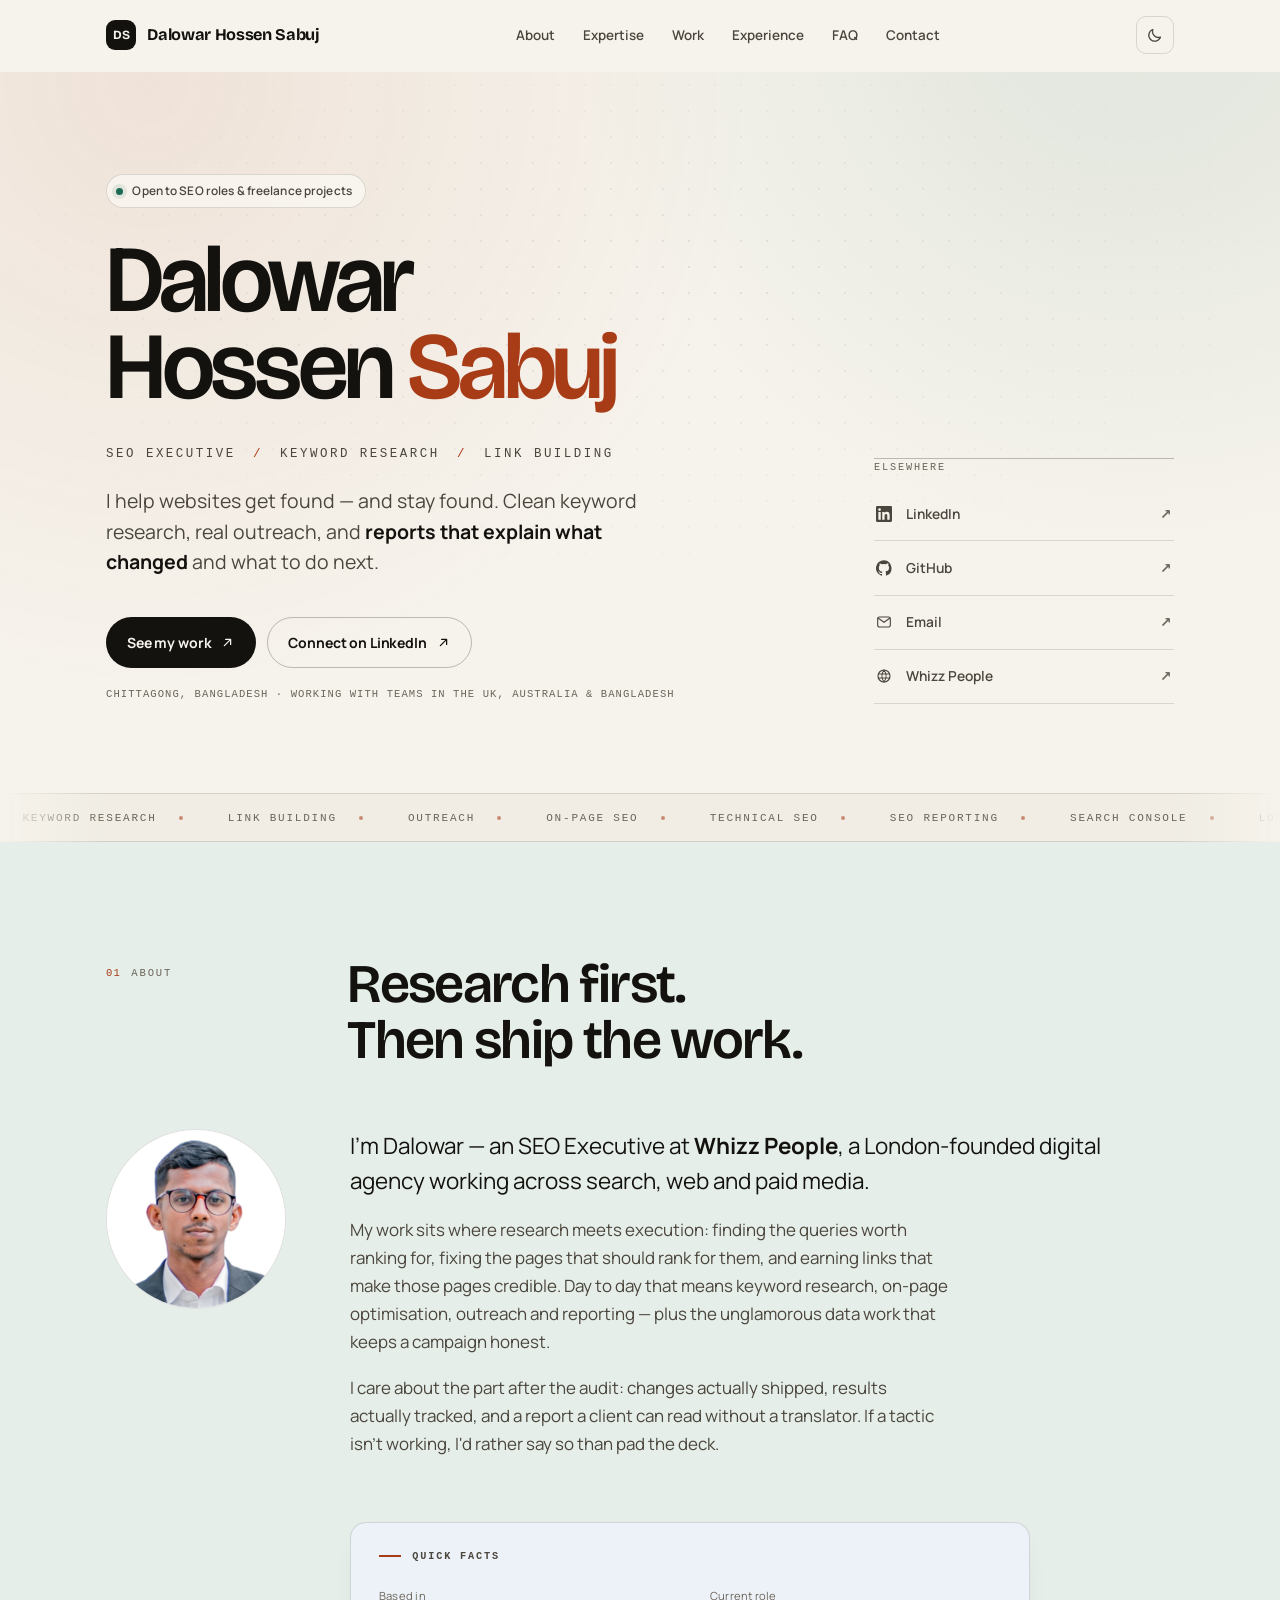
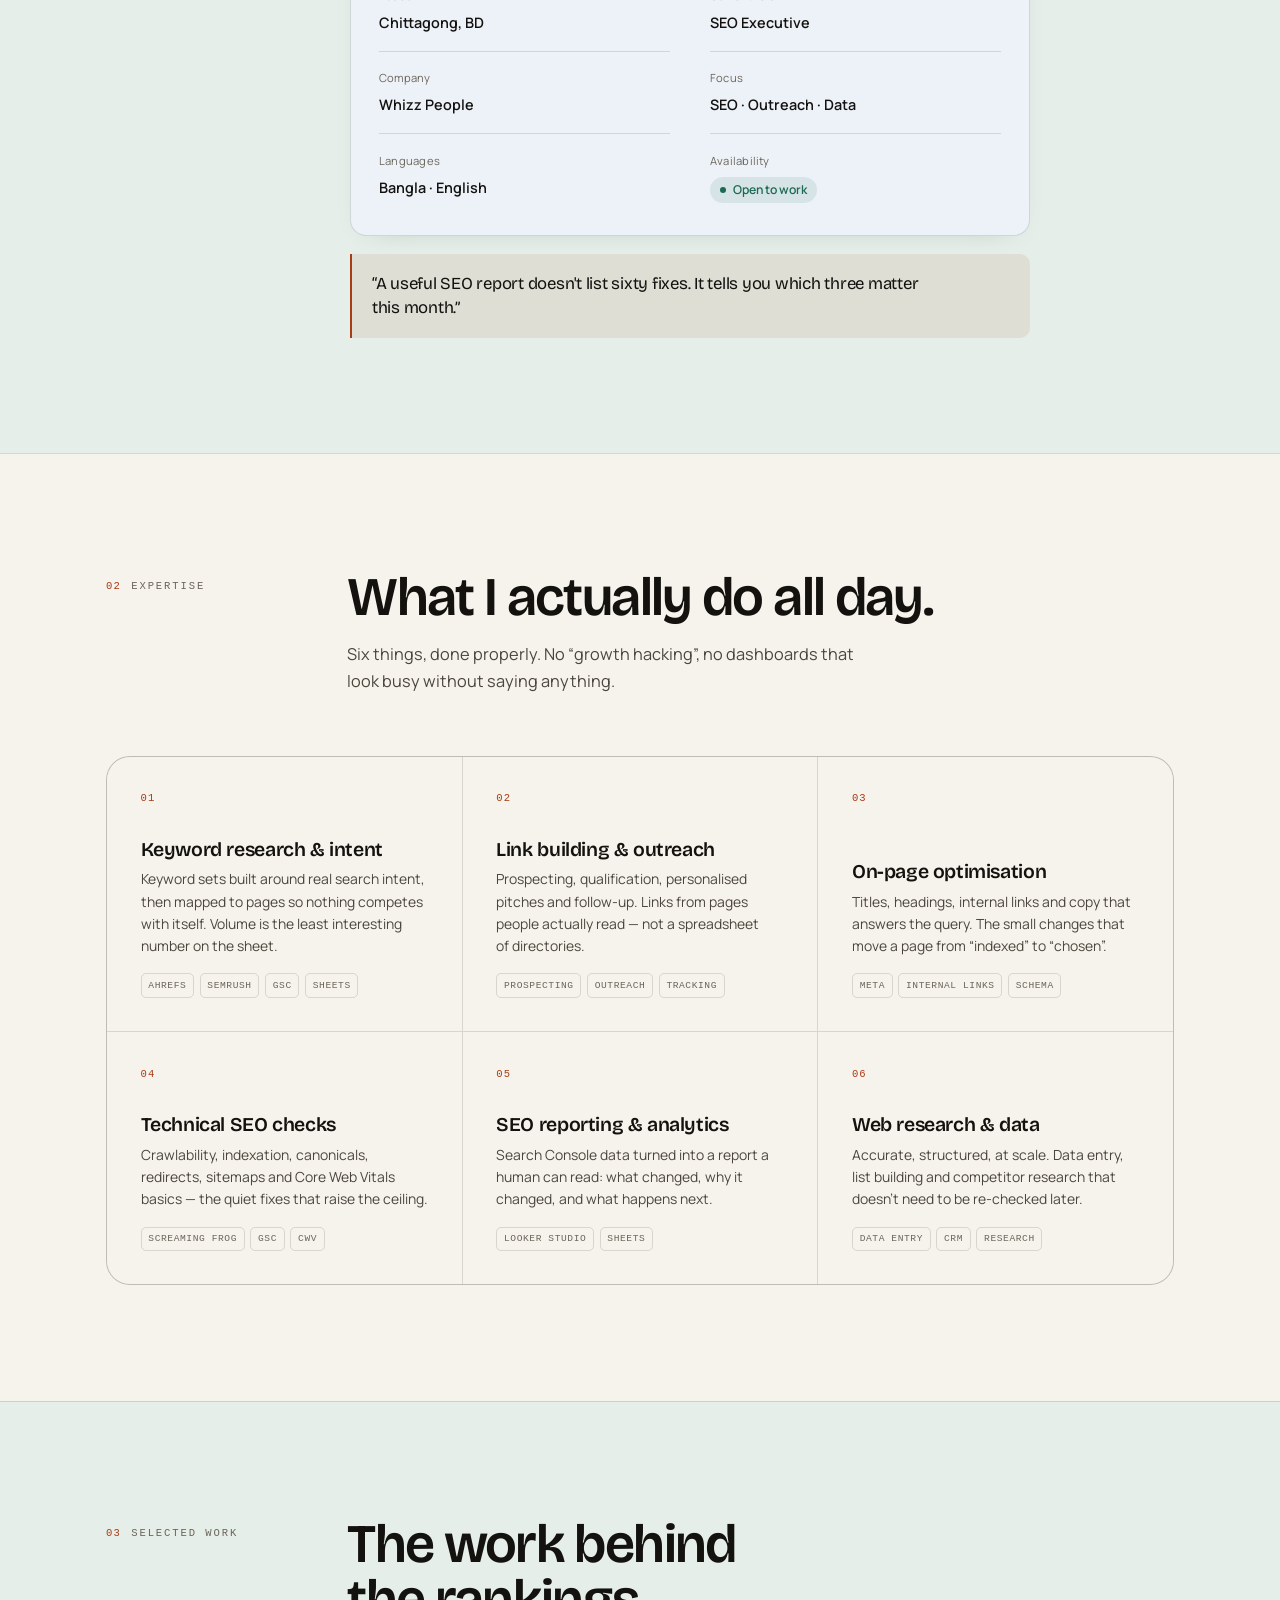
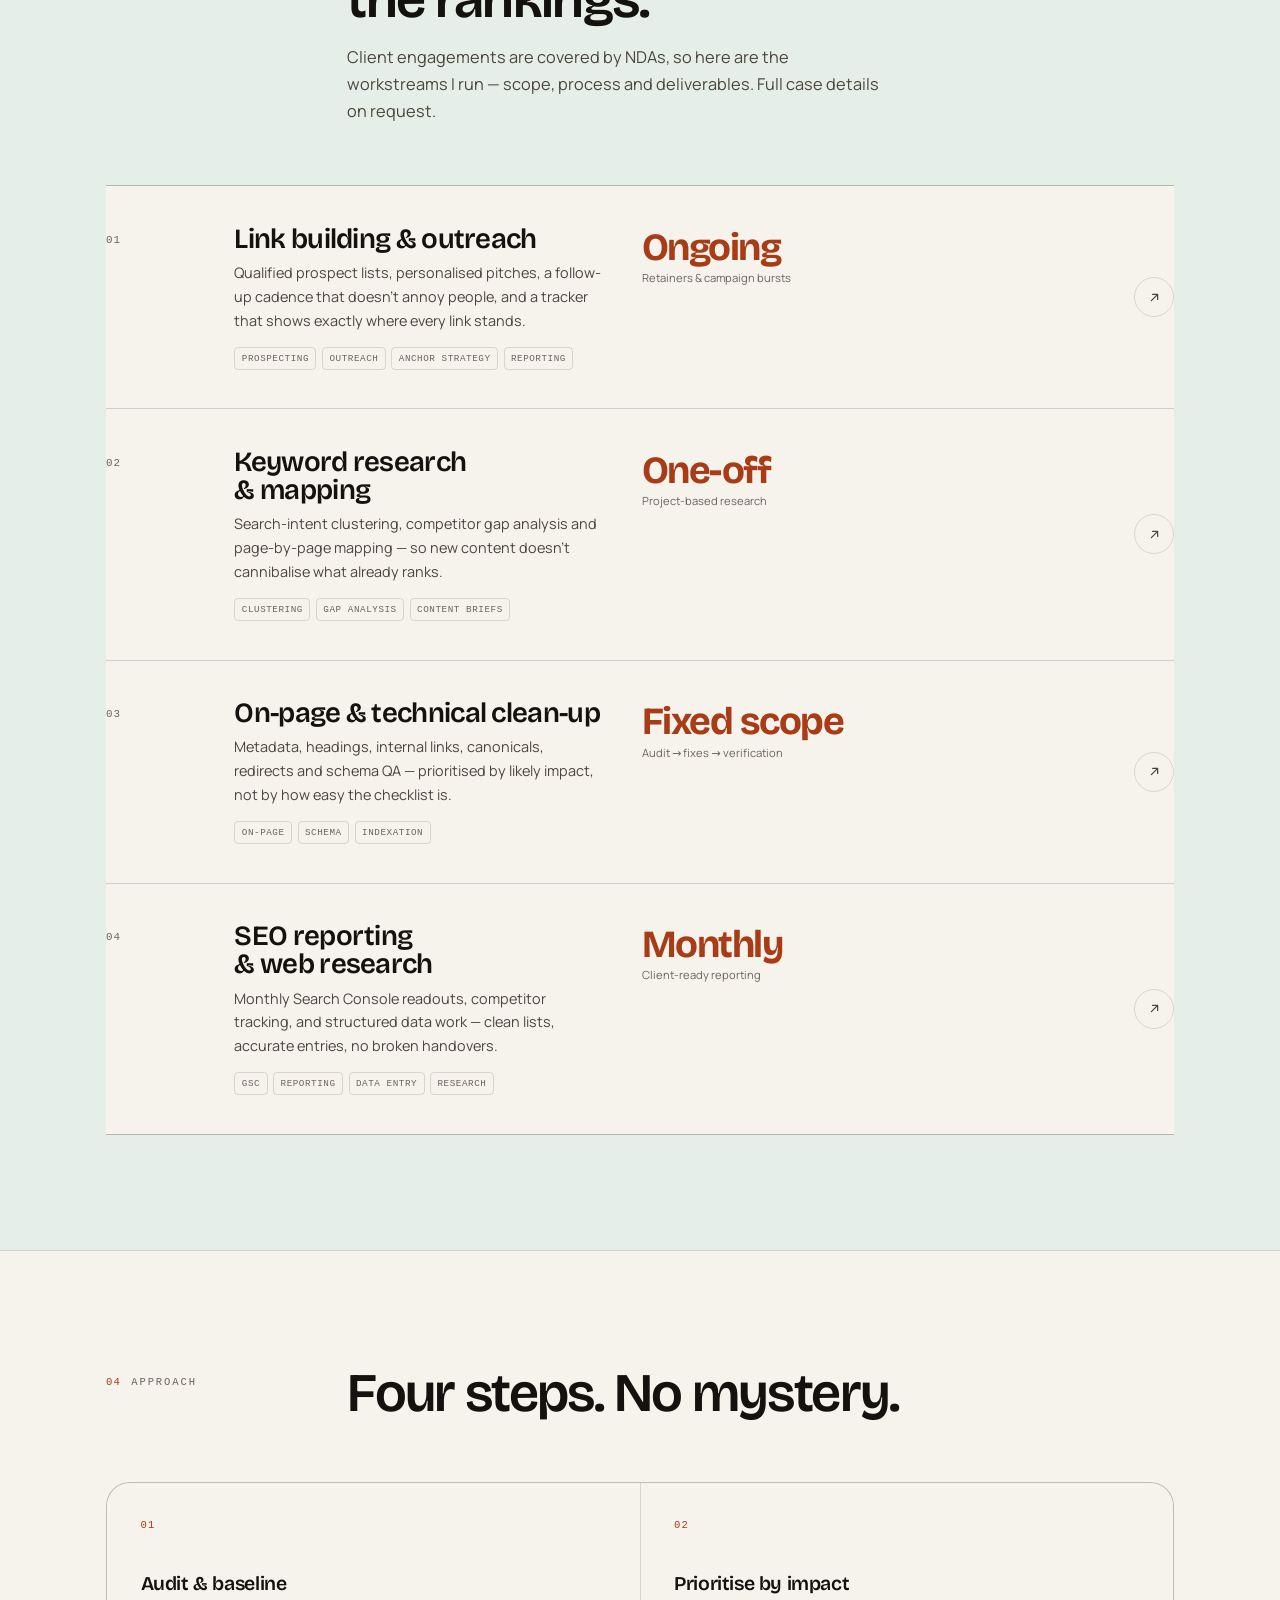
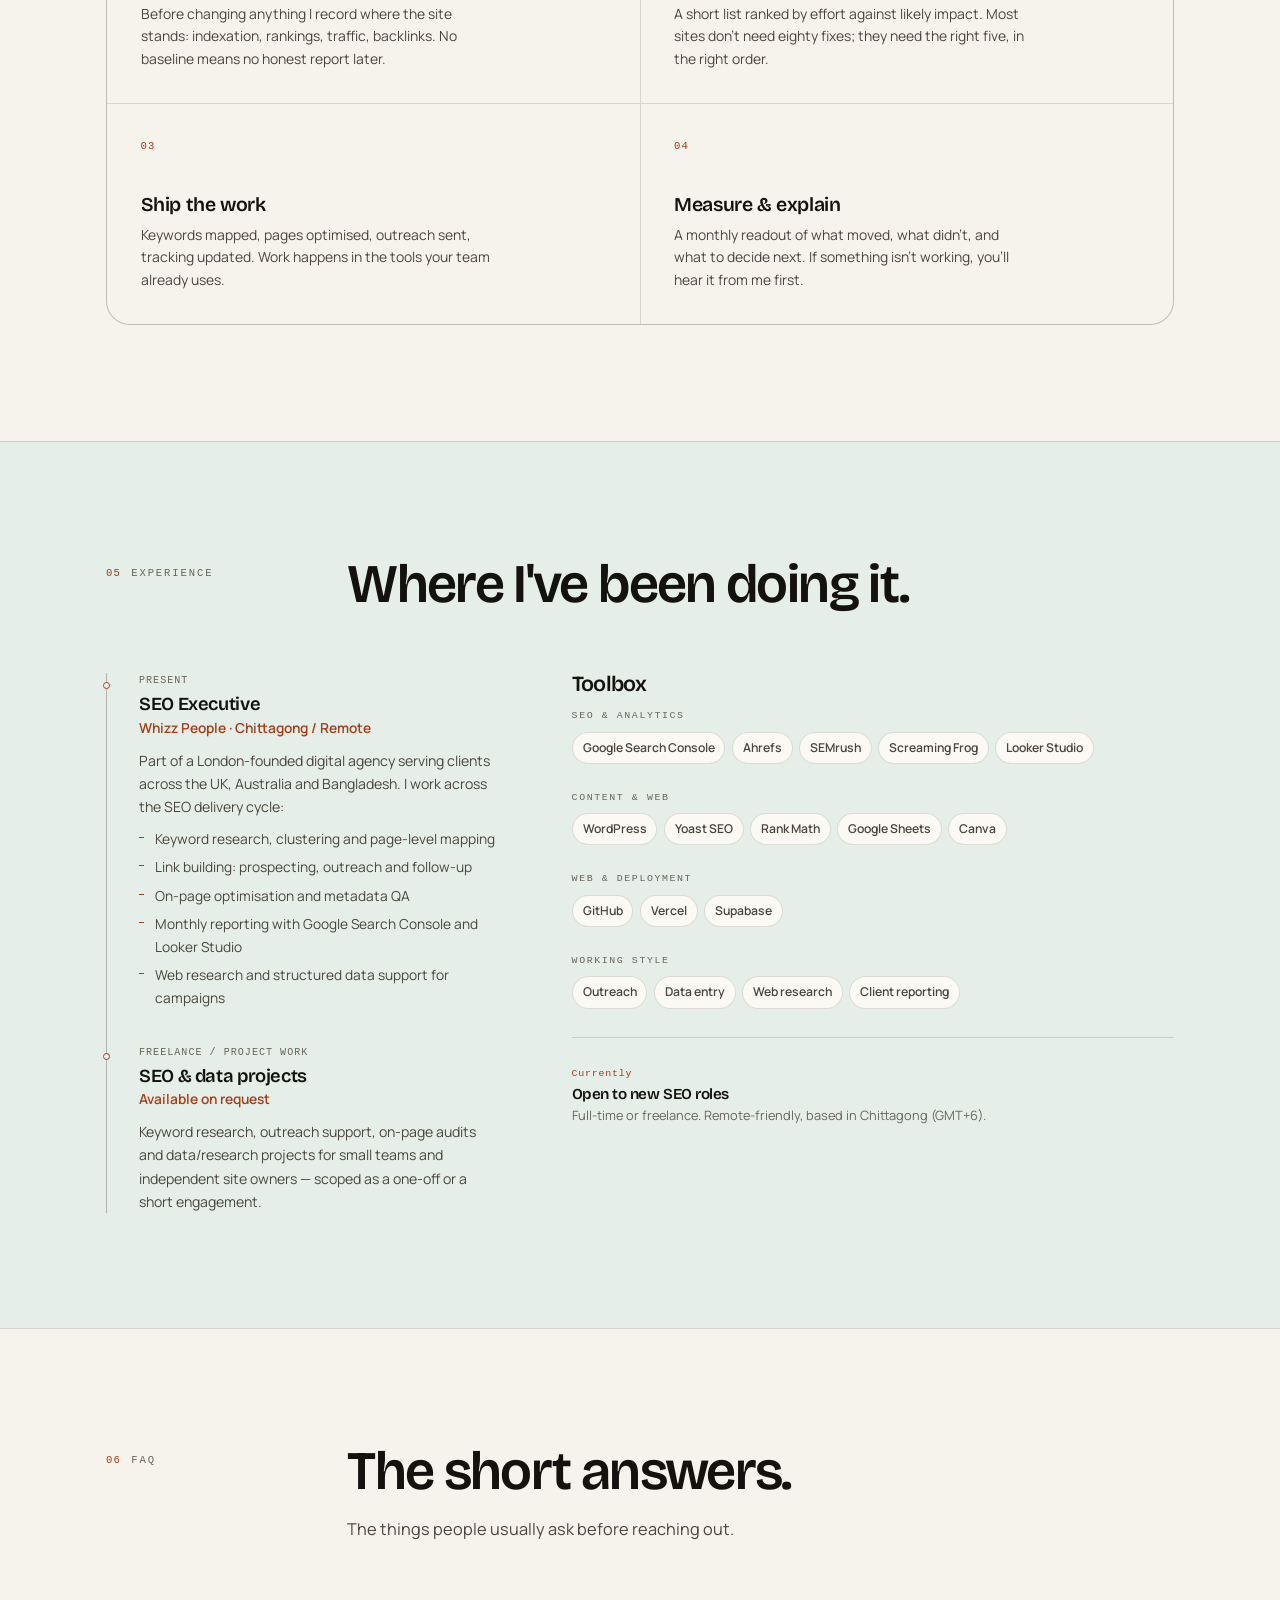
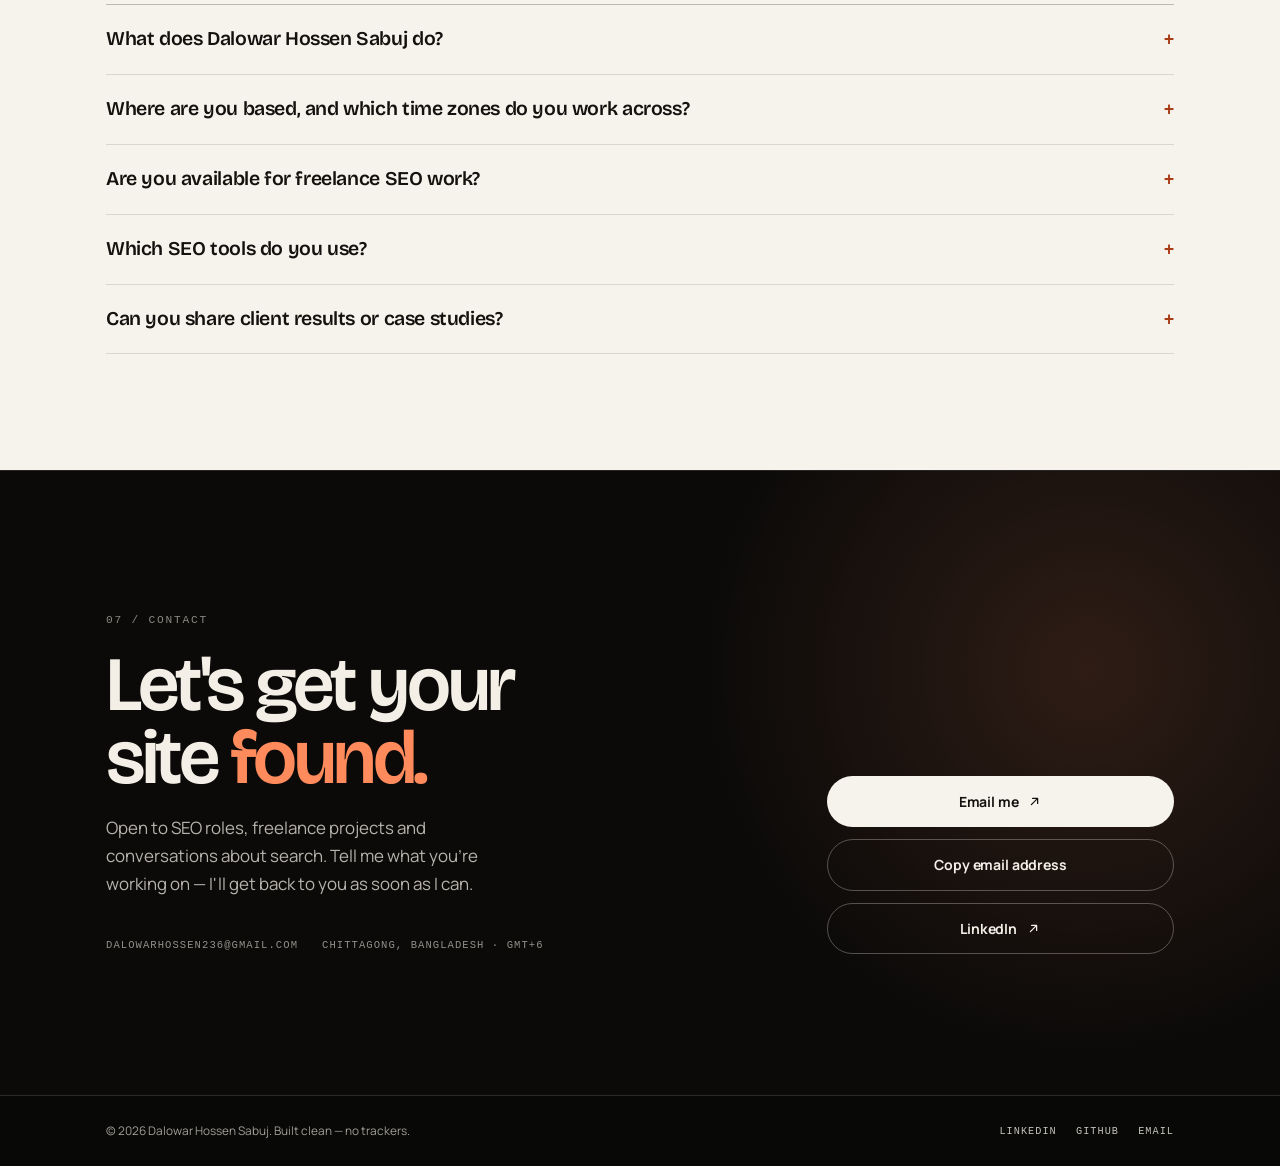
==== commit 4647a2b2: "Refresh stylesheet cache for updated Quick facts design" ====
--- a/index.html
+++ b/index.html
@@ -88,7 +88,7 @@
       type="font/woff2"
       crossorigin
     />
-    <link rel="stylesheet" href="assets/css/style.css" />
+    <link rel="stylesheet" href="assets/css/style.css?v=20261028-facts" />
 
     <noscript>
       <style>
--- a/assets/css/style.css
+++ b/assets/css/style.css
@@ -52,6 +52,7 @@
   --paper-raised: #fbf9f4;
   --paper-sunk: #ece7dc;
   --panel-alternate: #e5eee8;
+  --fact-surface: #edf2f8;
   --ink: #14120f;
   --ink-soft: #4b463d;
   --ink-faint: #6b655a;
@@ -89,6 +90,7 @@
   --paper-raised: #171613;
   --paper-sunk: #0b0a09;
   --panel-alternate: #18251f;
+  --fact-surface: #192330;
   --ink: #f3efe6;
   --ink-soft: #bdb6a9;
   --ink-faint: #8e8779;
@@ -707,9 +709,9 @@
 .fact-card {
   border: 1px solid var(--line);
   border-radius: var(--radius);
-  background: var(--paper-raised);
-  padding: clamp(1.4rem, 3vw, 1.9rem);
-  box-shadow: var(--shadow-sm);
+  background: var(--fact-surface);
+  padding: clamp(1.25rem, 3vw, 1.75rem);
+  box-shadow: 0 8px 28px -20px var(--line-strong);
 }
 .about-portrait {
   width: 100%;
@@ -726,41 +728,59 @@
   max-width: 680px;
 }
 .fact-card h3 {
+  display: flex;
+  align-items: center;
+  gap: 0.7rem;
   font-family: var(--font-mono);
   font-size: 0.64rem;
   letter-spacing: 0.18em;
   text-transform: uppercase;
-  color: var(--ink-faint);
-  font-weight: 500;
-  margin-bottom: 1.1rem;
+  color: var(--ink-soft);
+  font-weight: 600;
+  margin-bottom: 0.5rem;
+}
+.fact-card h3::before {
+  content: "";
+  width: 22px;
+  height: 2px;
+  background: var(--accent);
 }
 .facts {
   display: grid;
-  gap: 0.9rem;
+  grid-template-columns: repeat(2, minmax(0, 1fr));
+  column-gap: clamp(1.25rem, 4vw, 2.5rem);
 }
 .facts li {
   display: flex;
-  justify-content: space-between;
-  align-items: baseline;
-  gap: 1rem;
-  padding-bottom: 0.9rem;
-  border-bottom: 1px dashed var(--line);
-  font-size: 0.86rem;
-}
-.facts li:last-child {
+  flex-direction: column;
+  align-items: flex-start;
+  justify-content: flex-start;
+  gap: 0.4rem;
+  min-width: 0;
+  padding-block: 1.1rem;
+  border-bottom: 1px solid var(--line);
+  font-size: 0.9rem;
+}
+.facts li:nth-last-child(-n + 2) {
   border-bottom: 0;
-  padding-bottom: 0;
+  padding-bottom: 0.25rem;
 }
 .facts .k {
   color: var(--ink-faint);
-  flex: 0 0 auto;
+  font-size: 0.7rem;
+  letter-spacing: 0.02em;
 }
 .facts .v {
-  text-align: right;
+  text-align: left;
   font-weight: 600;
+  line-height: 1.5;
 }
 .facts .v.available {
   color: var(--good);
+  background: var(--good-soft);
+  border-radius: 100px;
+  padding: 0.25rem 0.65rem;
+  font-size: 0.76rem;
   display: inline-flex;
   align-items: center;
   gap: 0.4rem;
@@ -771,6 +791,7 @@
   height: 6px;
   border-radius: 50%;
   background: currentColor;
+  flex-shrink: 0;
 }
 .stat-row {
   display: grid;
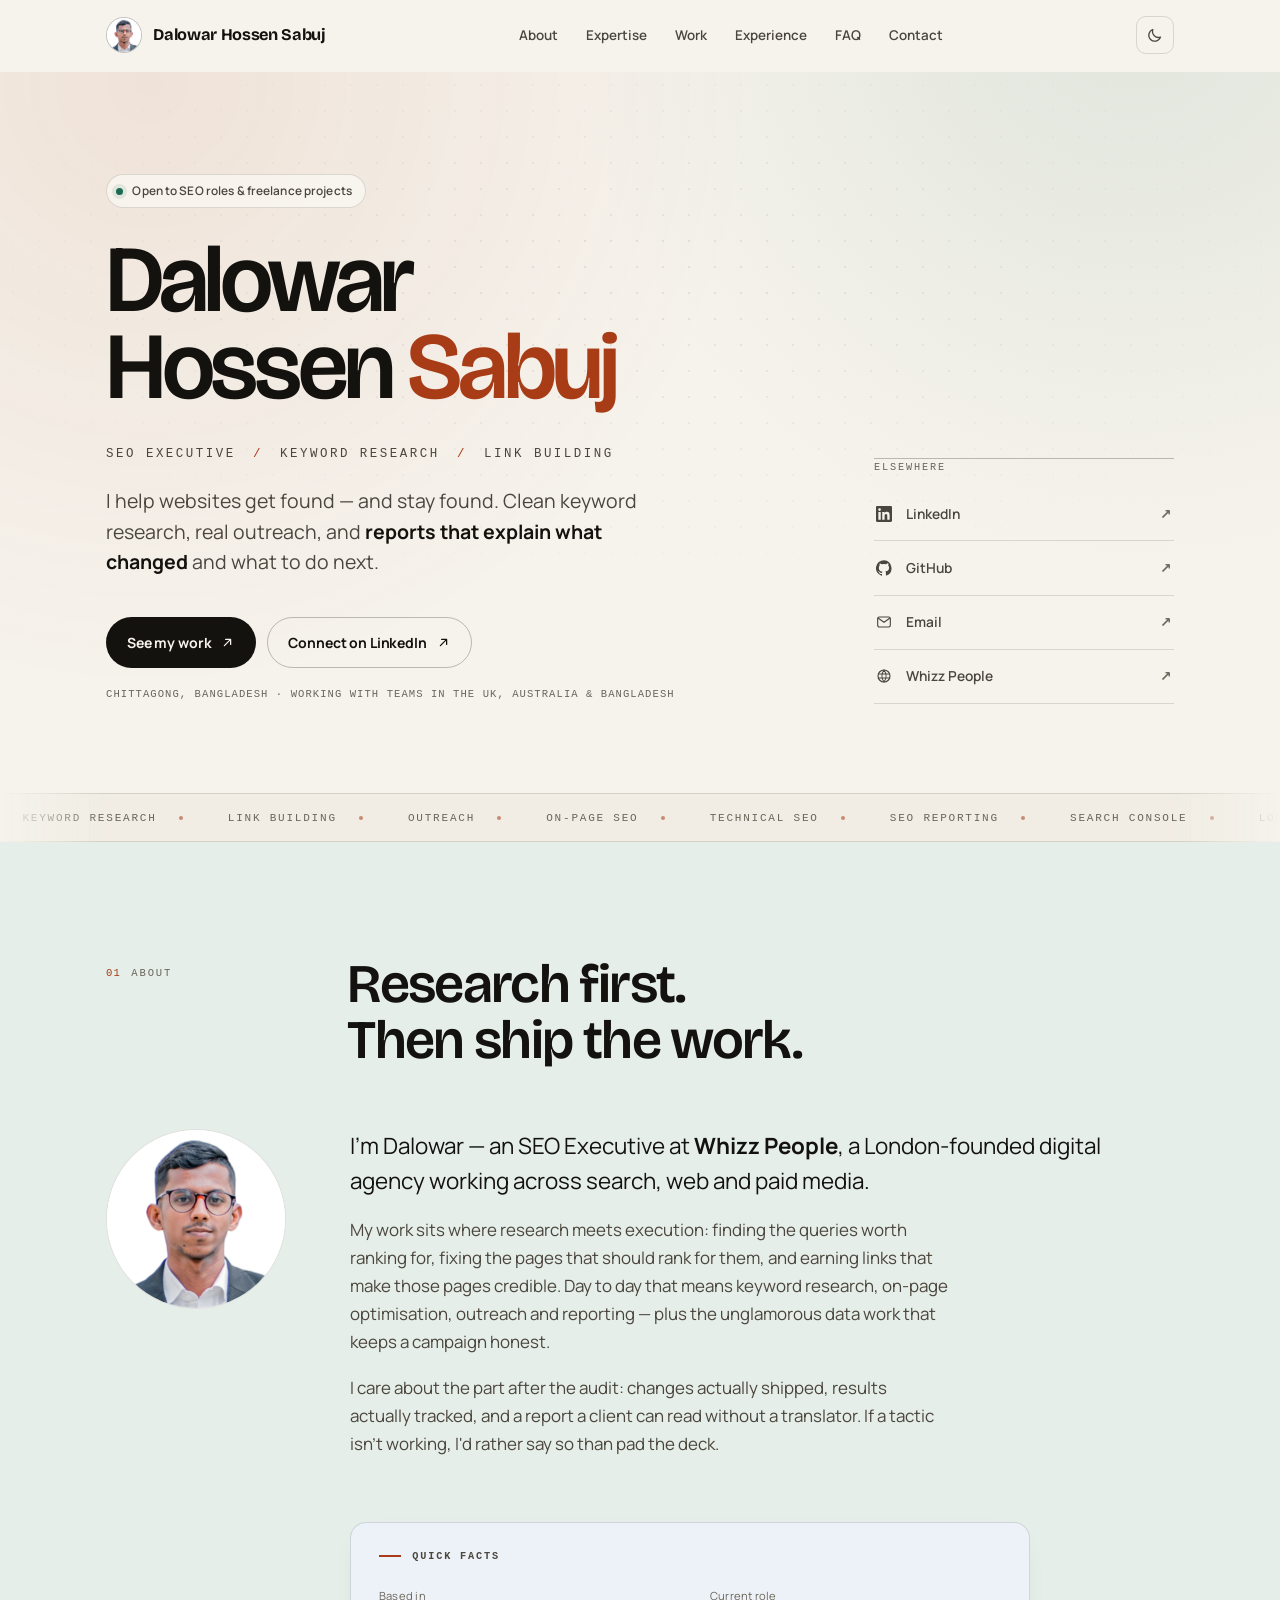
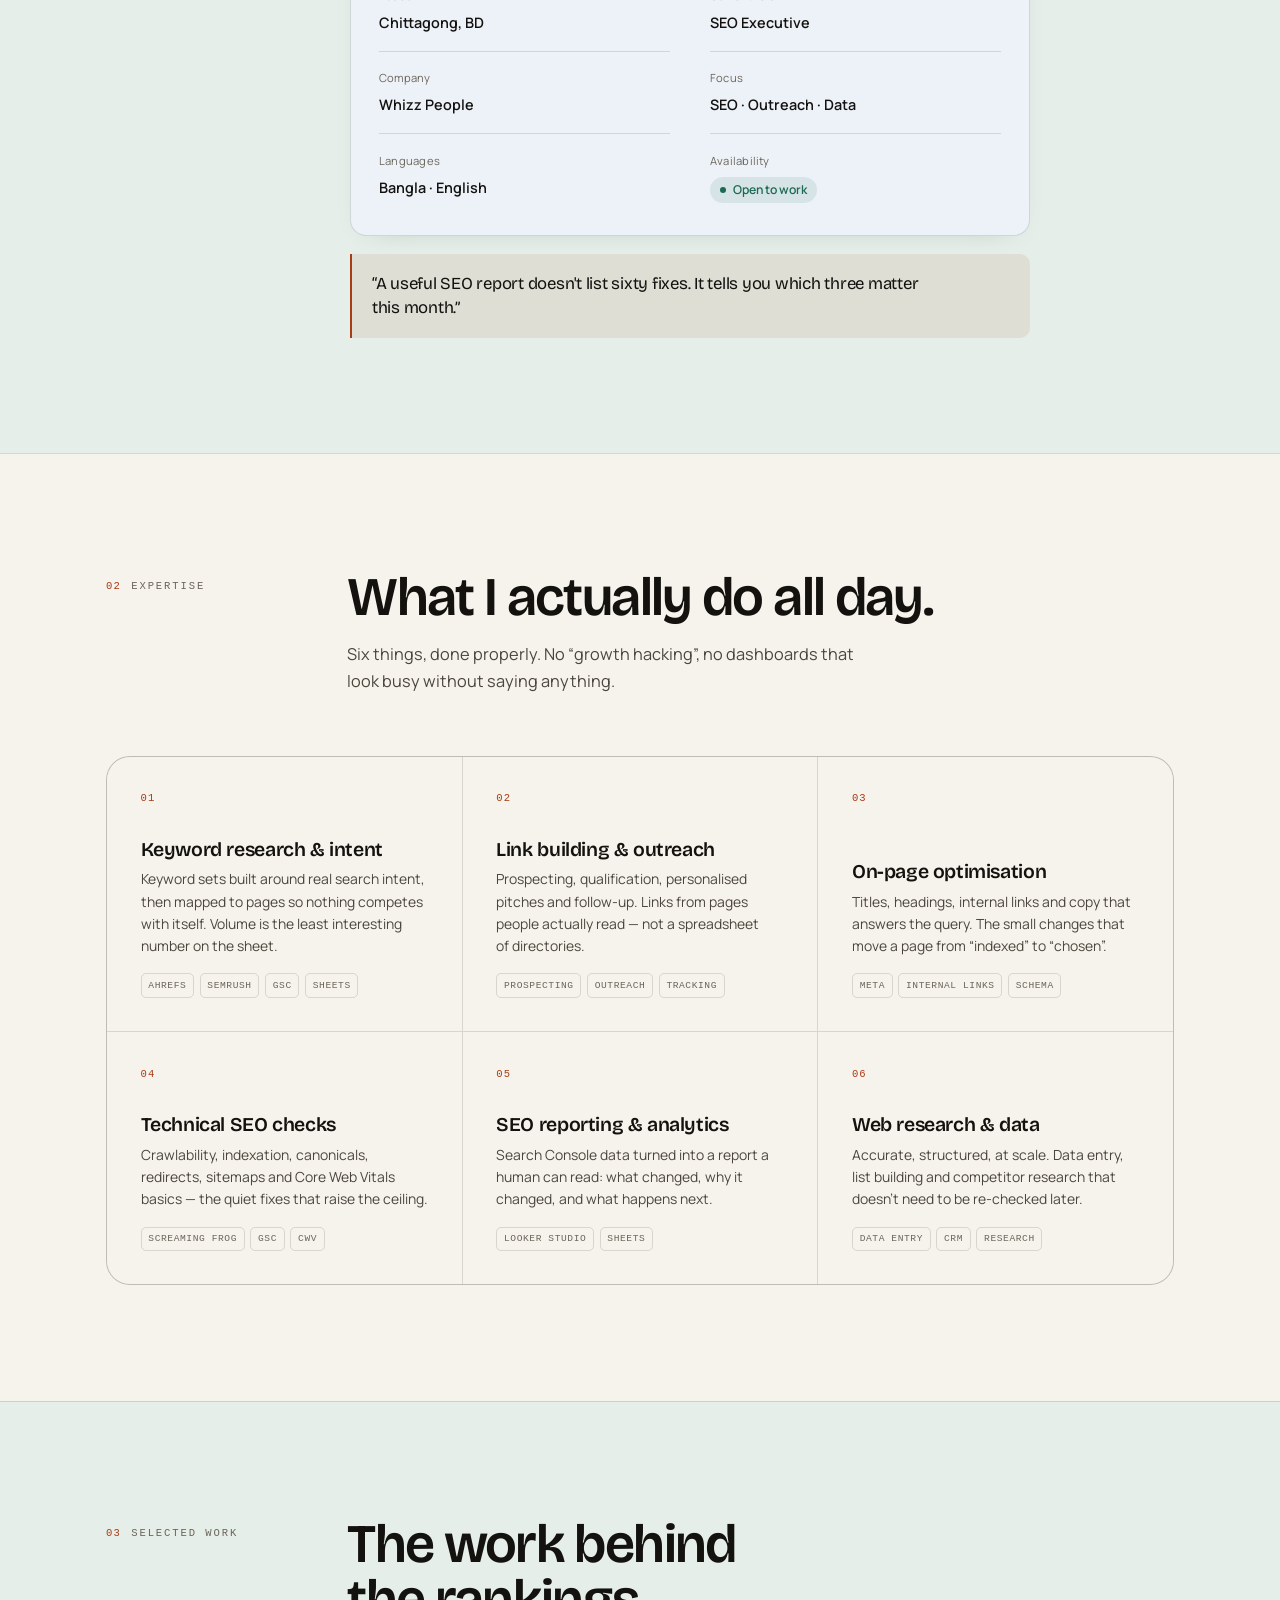
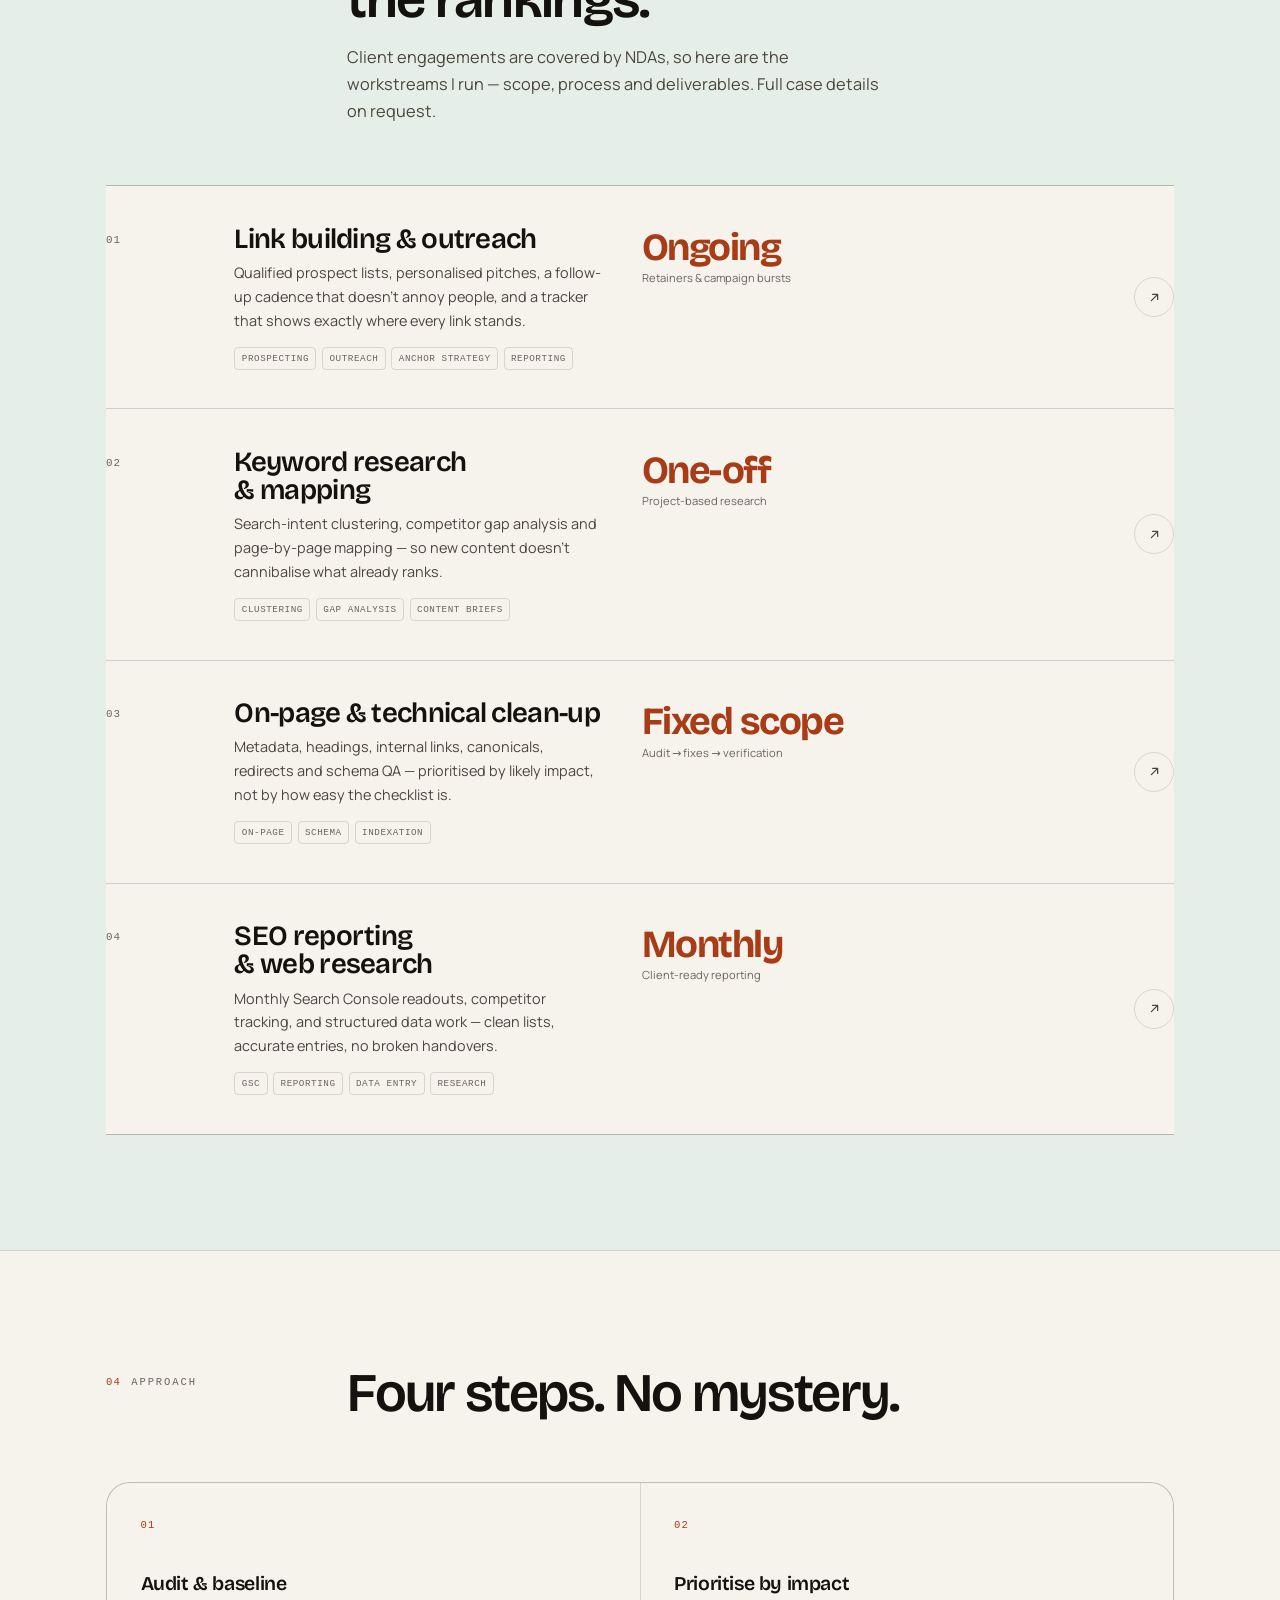
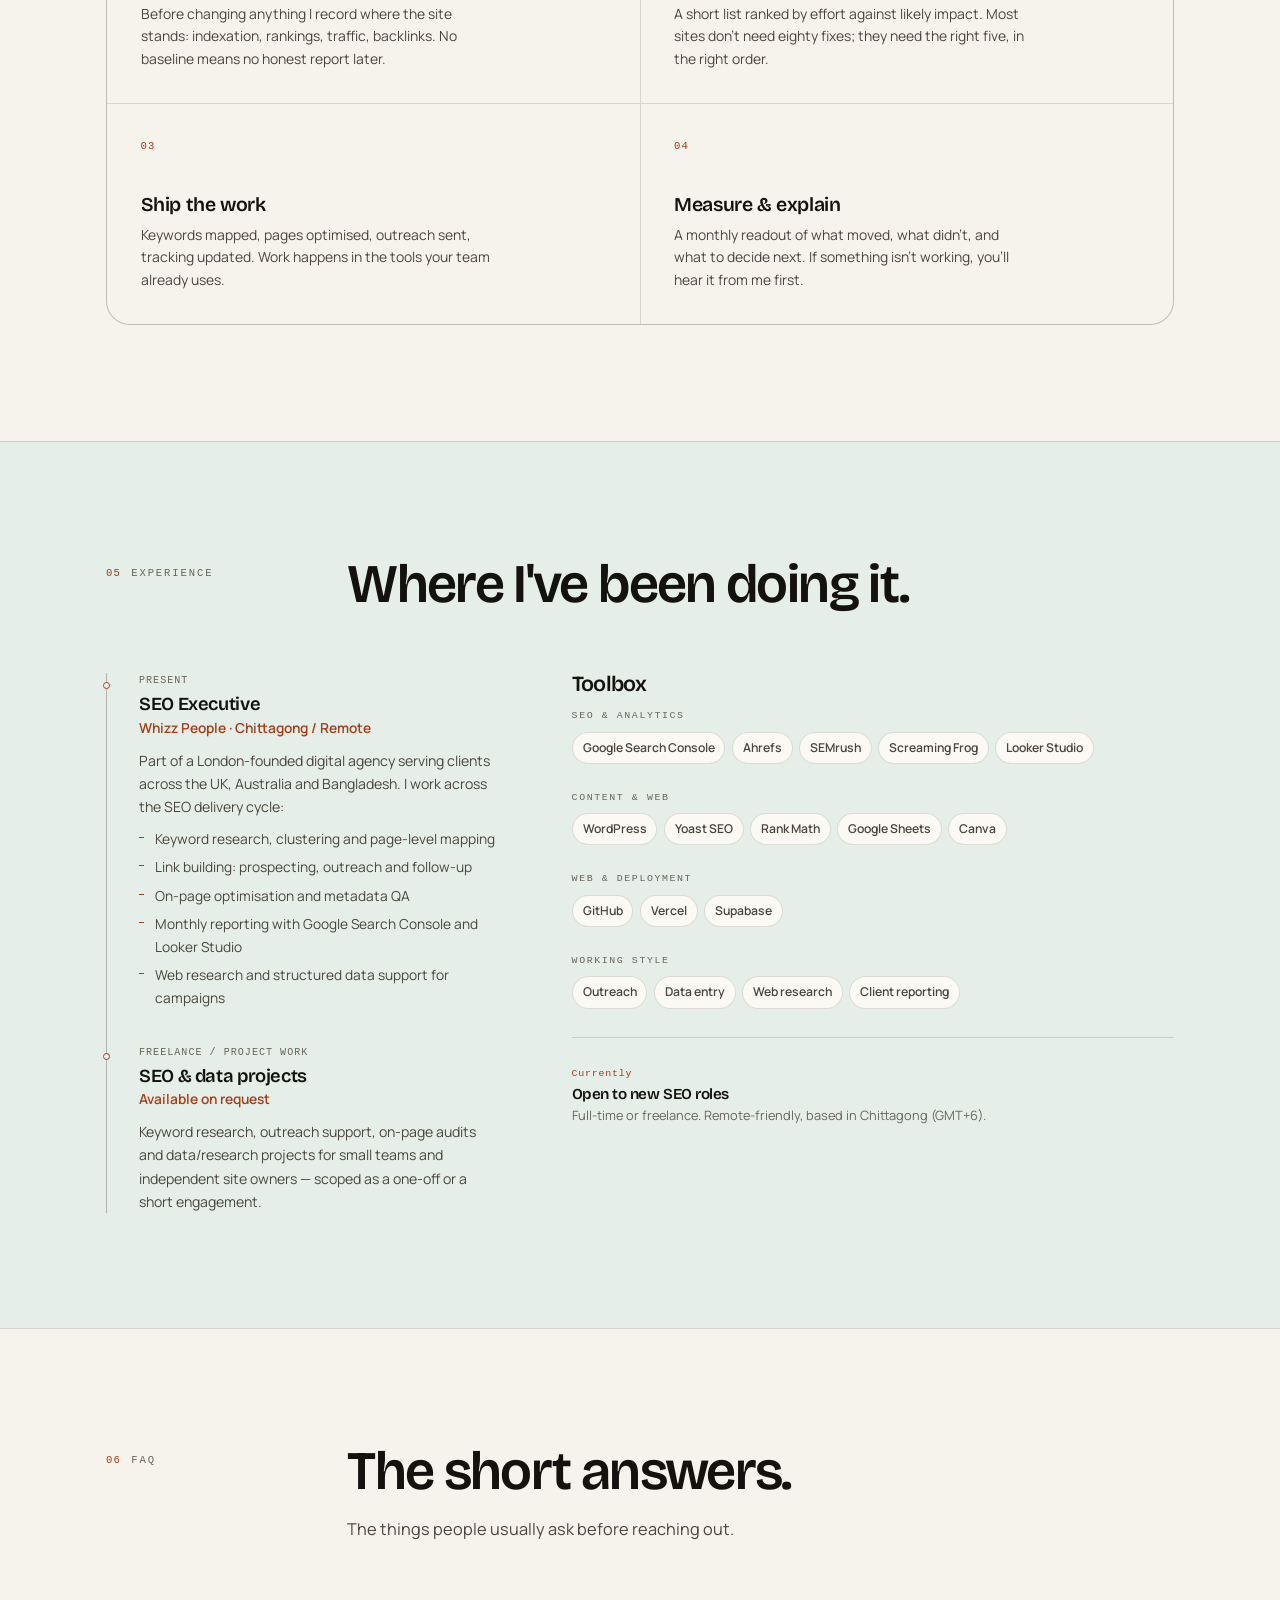
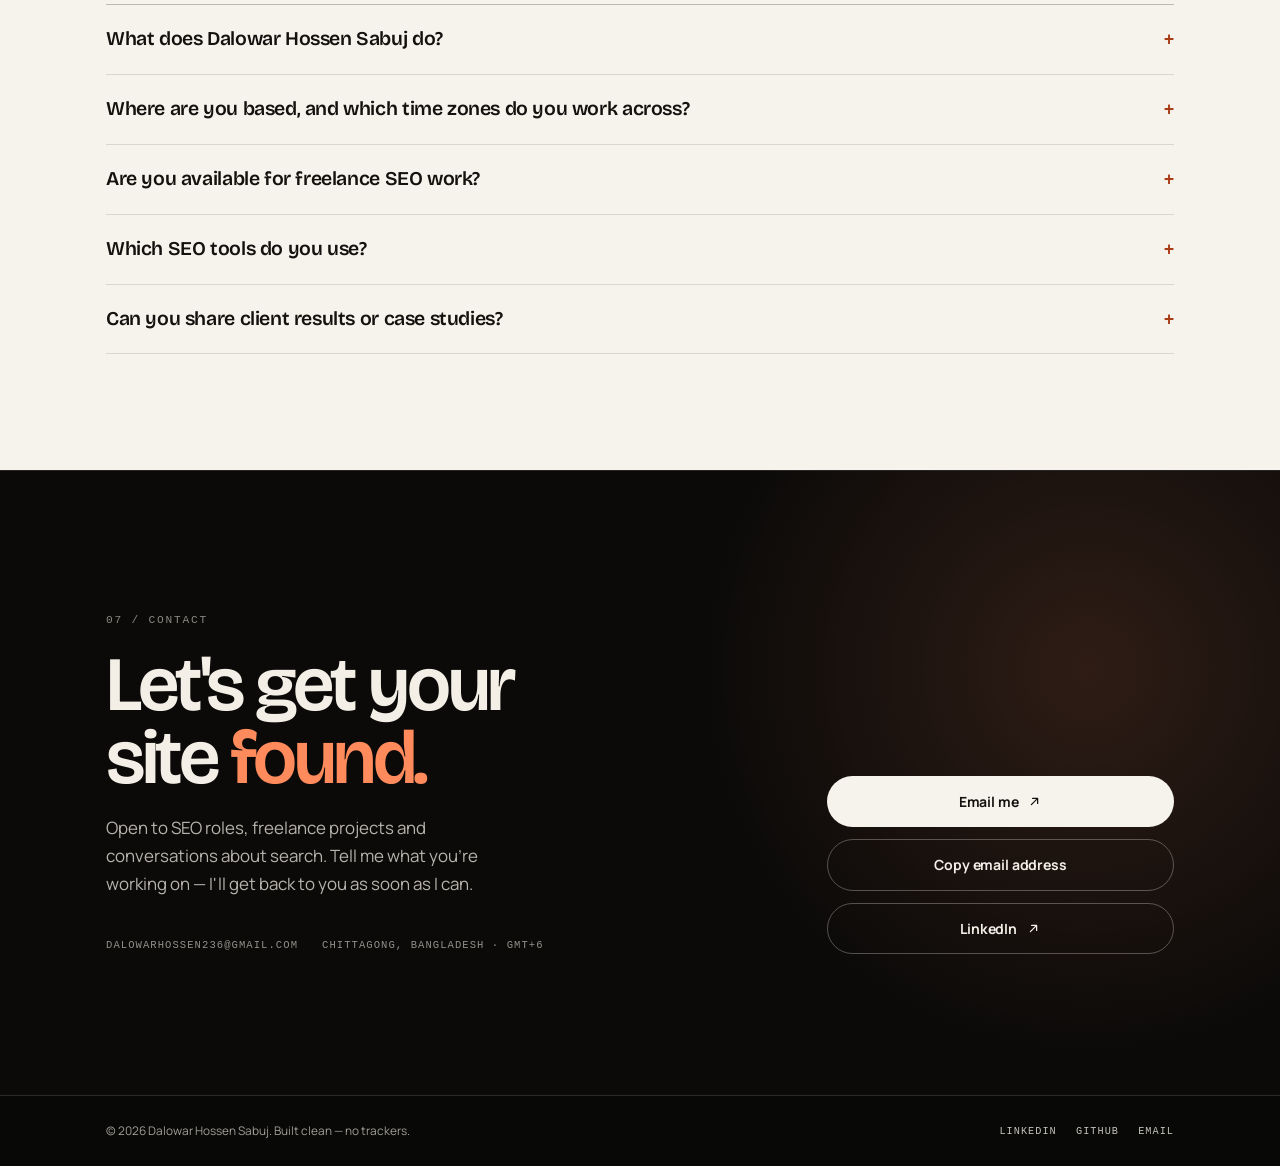
==== commit 69a9111a: "Replace header monogram with circular profile photo" ====
--- a/index.html
+++ b/index.html
@@ -88,7 +88,7 @@
       type="font/woff2"
       crossorigin
     />
-    <link rel="stylesheet" href="assets/css/style.css?v=20261028-facts" />
+    <link rel="stylesheet" href="assets/css/style.css?v=20261028-avatar" />
 
     <noscript>
       <style>
@@ -226,7 +226,7 @@
     <header class="site-header" data-header>
       <div class="wrap header-inner">
         <a class="brand" href="#top" aria-label="Dalowar Hossen Sabuj — home">
-          <span class="brand-mark" aria-hidden="true"></span>
+          <img class="brand-mark brand-photo" src="assets/img/portrait.jpg" alt="" width="36" height="36" decoding="async" />
           <span class="brand-text">Dalowar Hossen Sabuj</span>
         </a>
 
--- a/assets/css/style.css
+++ b/assets/css/style.css
@@ -282,6 +282,18 @@
   color: var(--accent-ink);
   transition: background-color 0.3s var(--ease), color 0.3s var(--ease);
 }
+.brand-mark.brand-photo {
+  display: block;
+  width: 36px;
+  height: 36px;
+  border-radius: 50%;
+  object-fit: cover;
+  border: 1px solid var(--line-strong);
+  background: #fff;
+}
+.brand-photo::before {
+  content: none;
+}
 .nav {
   display: flex;
   align-items: center;
